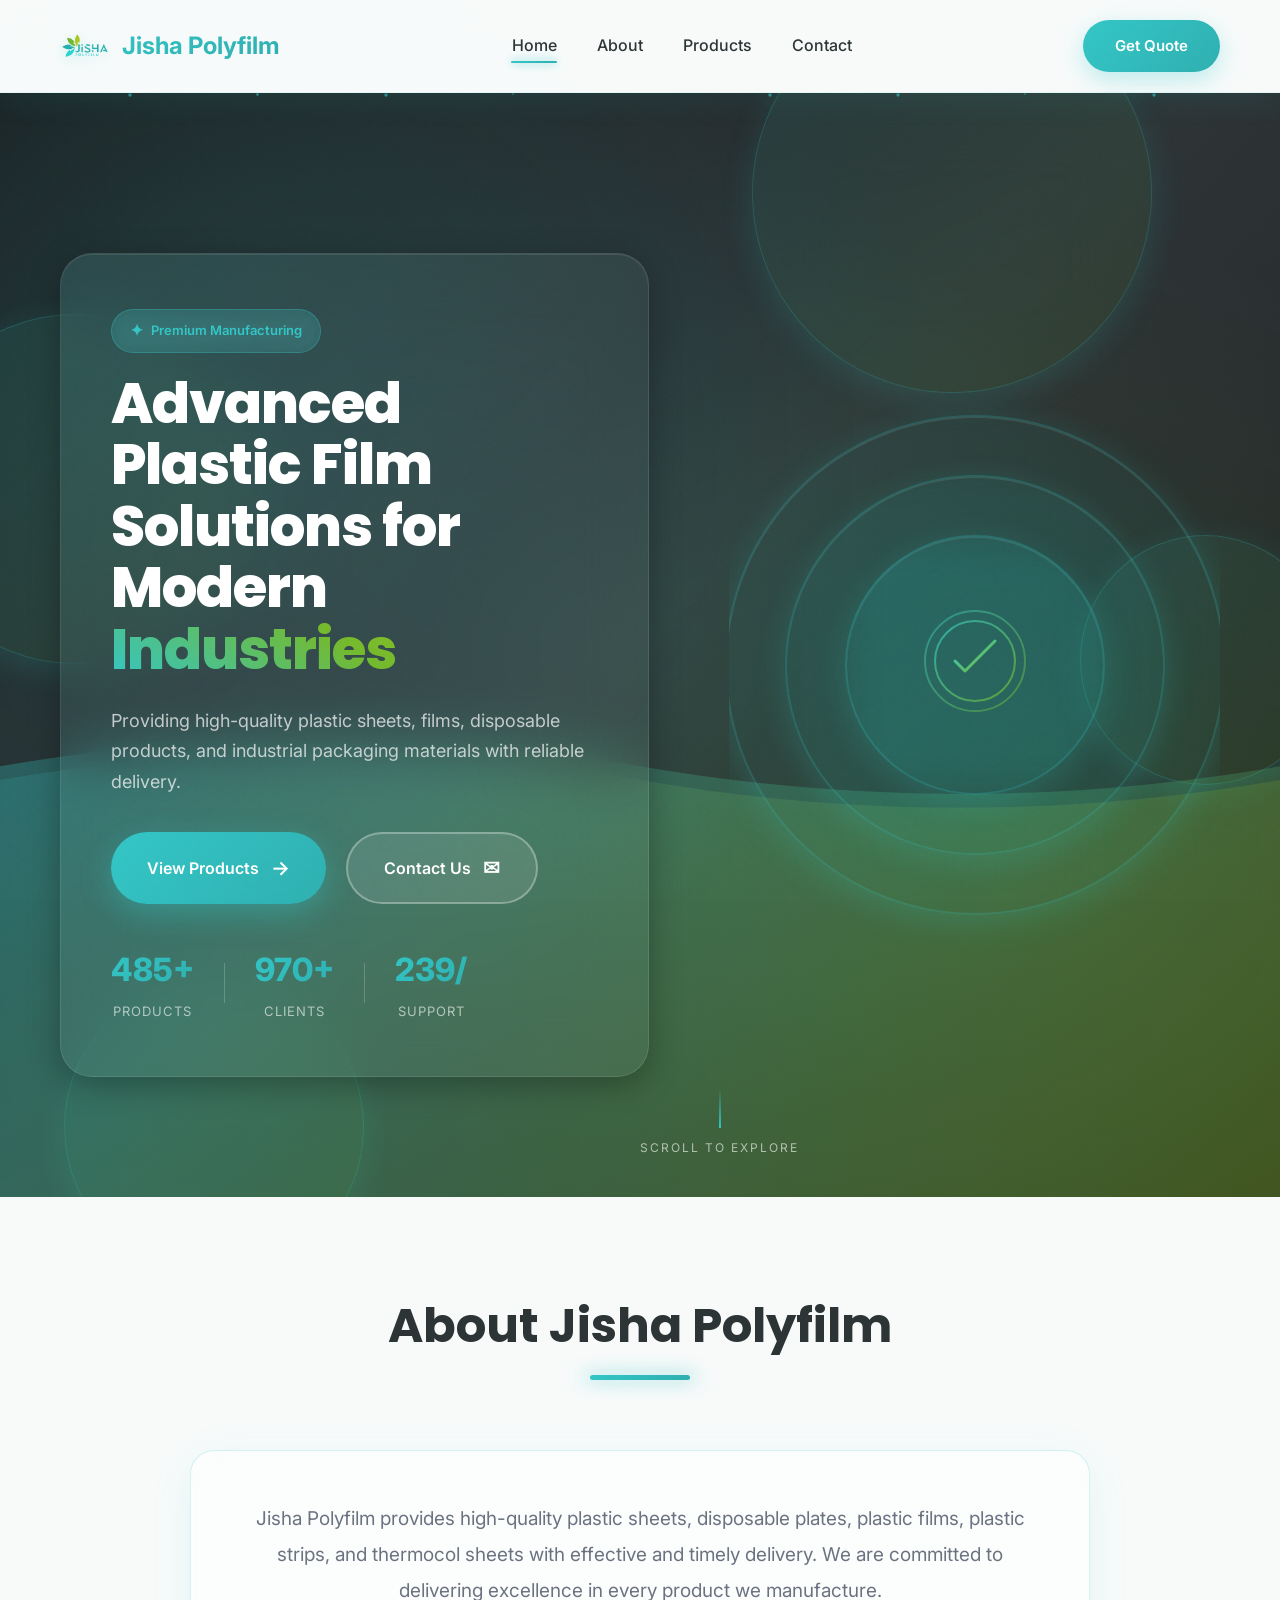
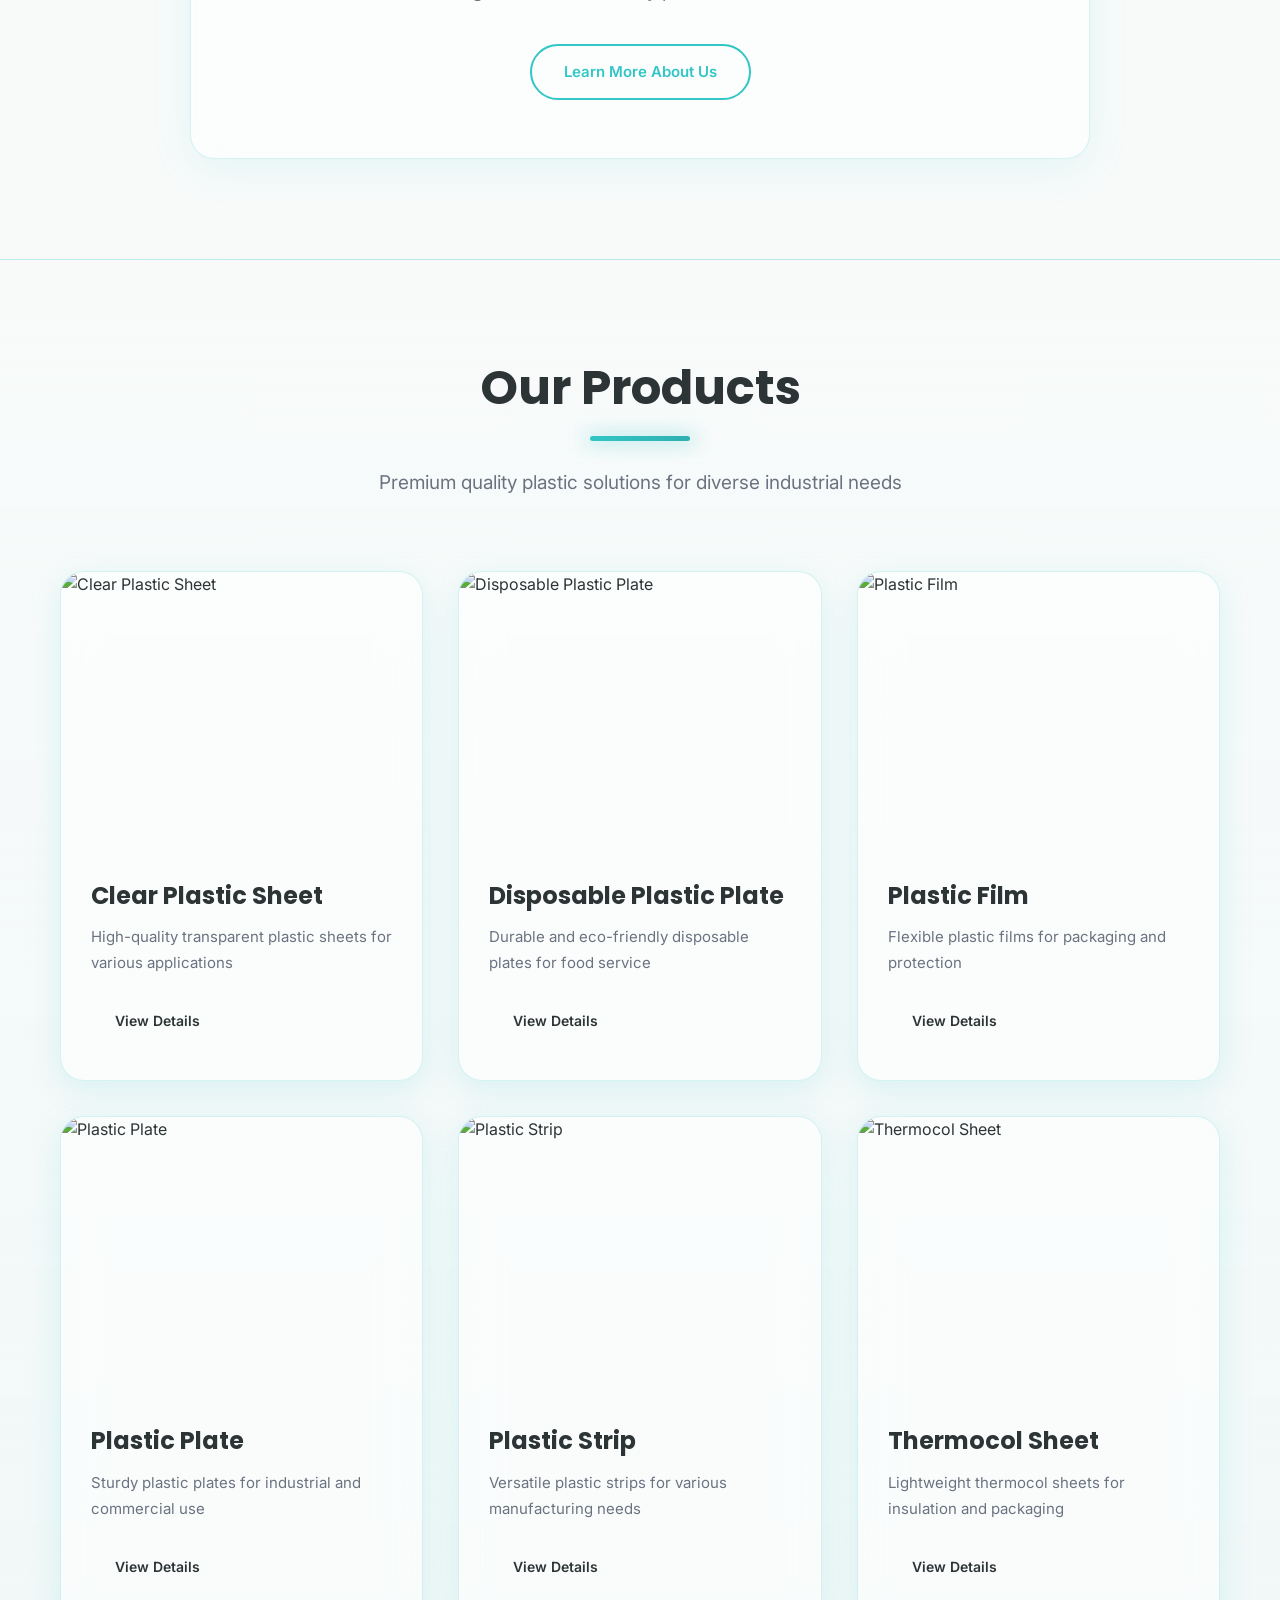
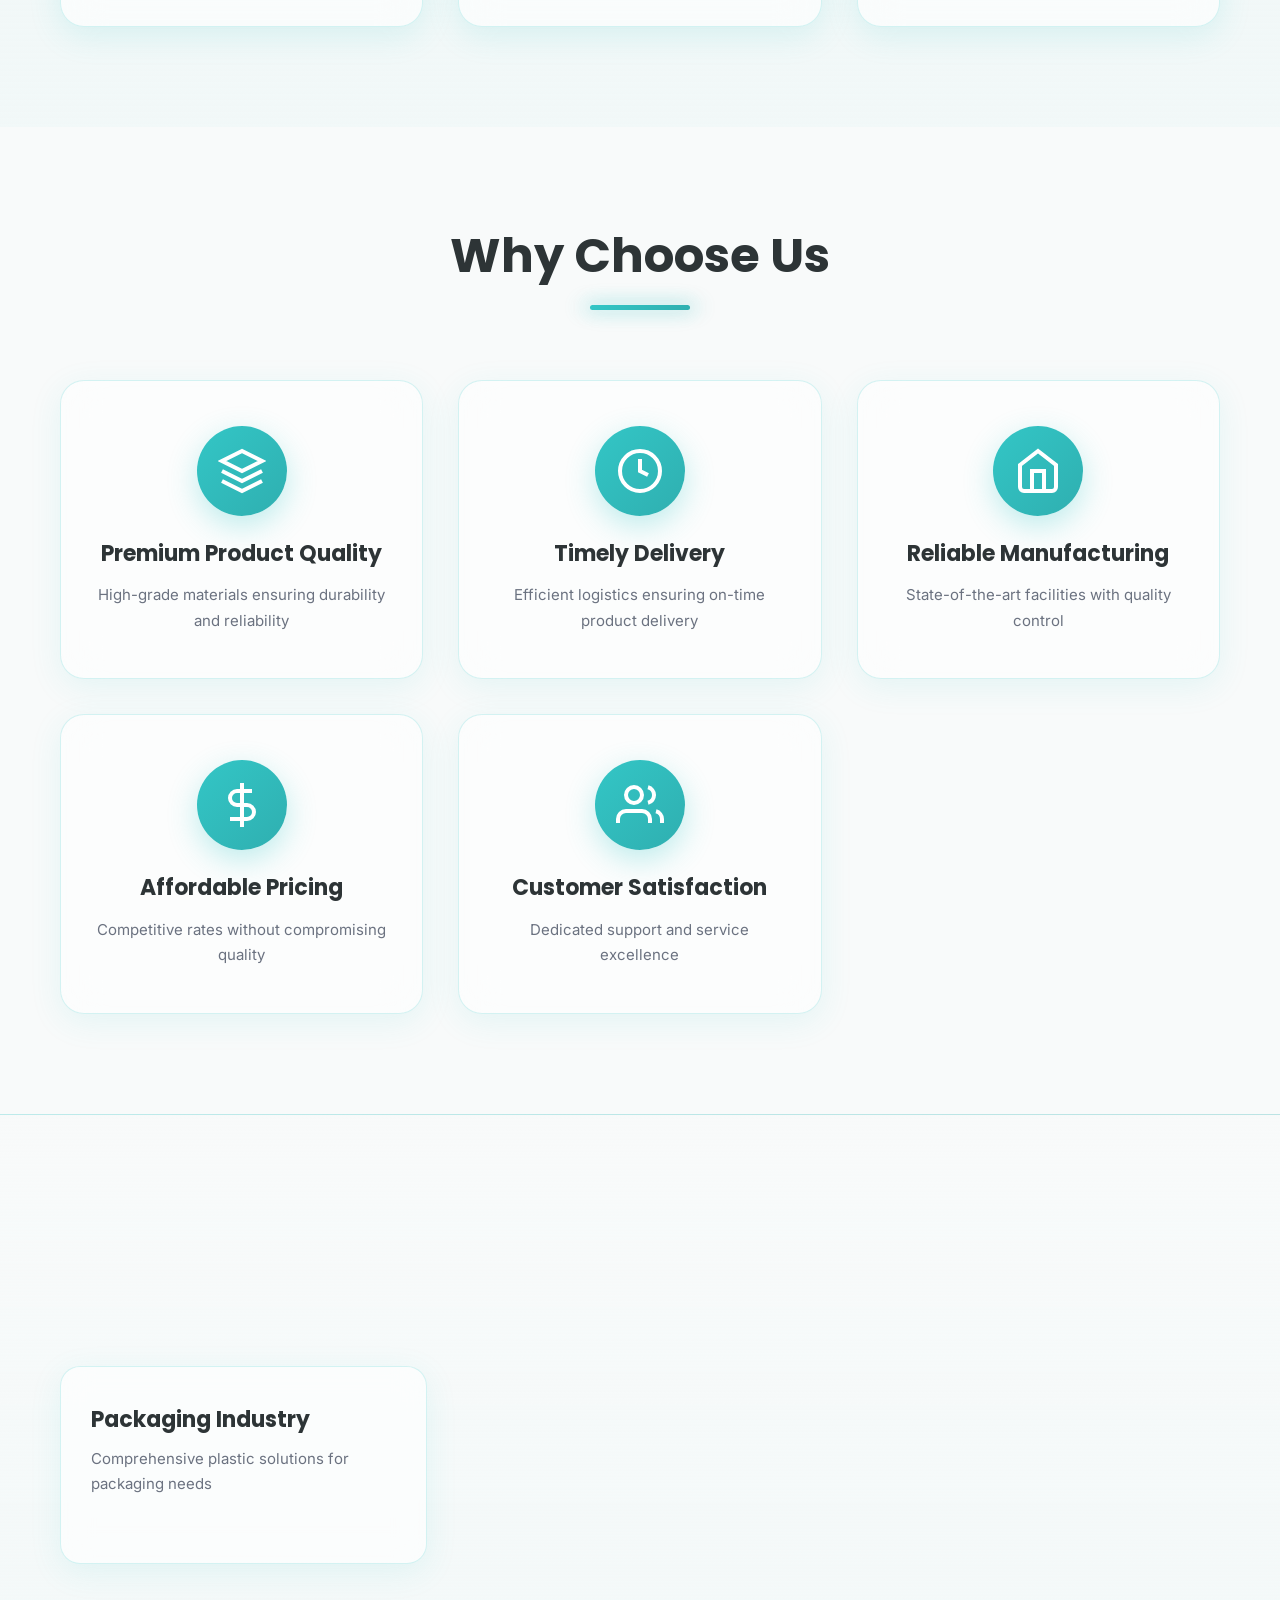
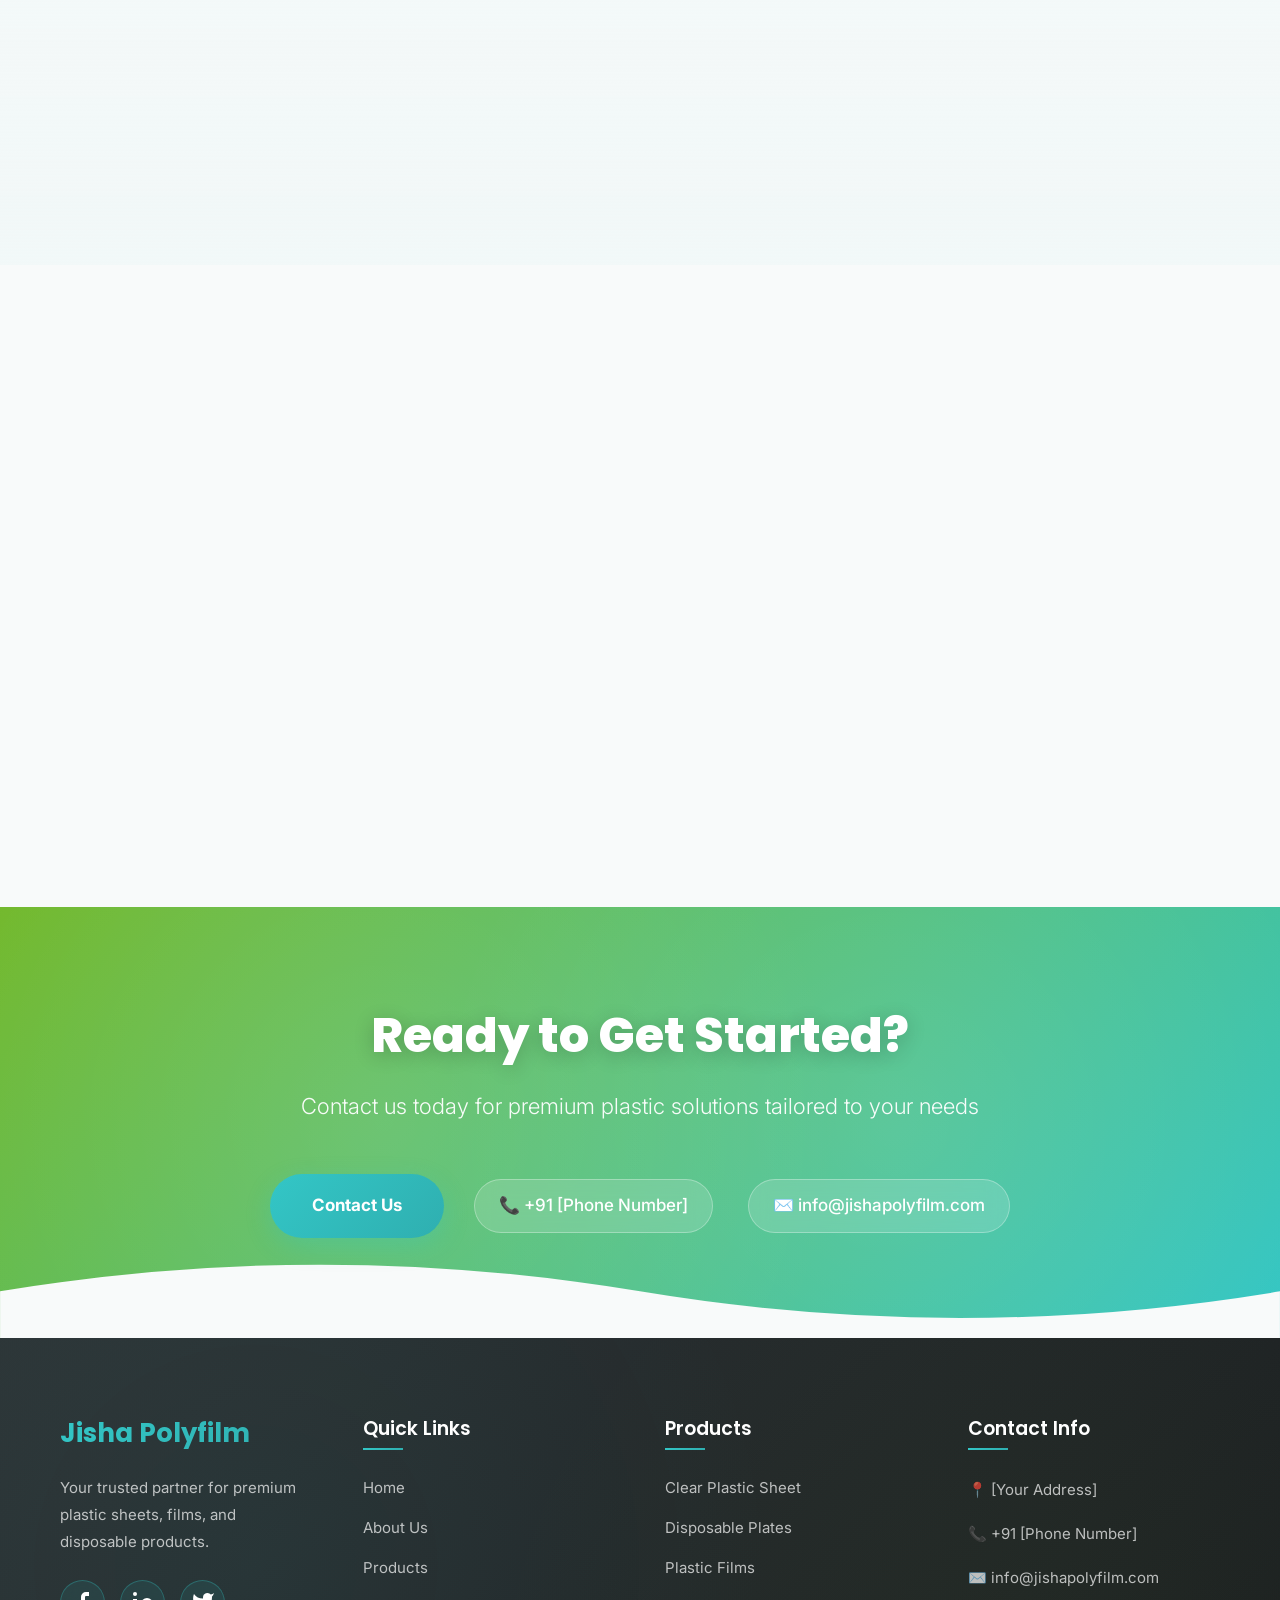
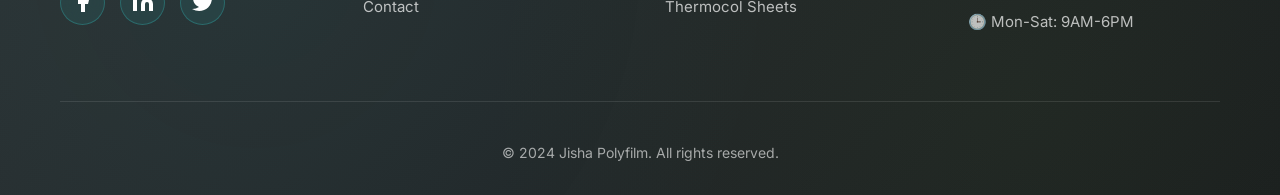
==== index.html @ 2f0fa909 "first commit" ====
<!DOCTYPE html>
<html lang="en">
<head>
    <meta charset="UTF-8">
    <meta name="viewport" content="width=device-width, initial-scale=1.0">
    <meta name="description" content="Jisha Polyfilm - Quality Plastic Sheets, Films & Disposable Products with Reliable Delivery">
    <title>Jisha Polyfilm - Premium Plastic Solutions</title>
    <link rel="stylesheet" href="css/style.css">
    <link rel="preconnect" href="https://fonts.googleapis.com">
    <link rel="preconnect" href="https://fonts.gstatic.com" crossorigin>
    <link href="https://fonts.googleapis.com/css2?family=Poppins:wght@300;400;500;600;700&family=Inter:wght@300;400;500;600&display=swap" rel="stylesheet">
</head>
<body>
    <!-- Floating Background Shapes -->
    <div class="floating-shapes">
        <div class="shape"></div>
        <div class="shape"></div>
        <div class="shape"></div>
    </div>

    <!-- Header -->
    <header class="header" id="header">
        <div class="container">
            <div class="nav-wrapper">
                <div class="logo">
                    <img src="images/logo.png" alt="Jisha Polyfilm Logo">
                    <span>Jisha Polyfilm</span>
                </div>
                <nav class="nav" id="nav">
                    <ul class="nav-list">
                        <li><a href="index.html" class="active">Home</a></li>
                        <li><a href="about.html">About</a></li>
                        <li><a href="products.html">Products</a></li>
                        <li><a href="contact.html">Contact</a></li>
                    </ul>
                </nav>
                <a href="contact.html" class="btn btn-primary">Get Quote</a>
                <button class="mobile-toggle" id="mobileToggle">
                    <span></span>
                    <span></span>
                    <span></span>
                </button>
            </div>
        </div>
    </header>

    <!-- Premium Hero Section -->
    <section class="hero-premium">
        <!-- Animated Background Layers -->
        <div class="hero-bg-layer"></div>
        
        <!-- Floating Transparent Shapes -->
        <div class="hero-floating-shapes">
            <div class="floating-film film-1"></div>
            <div class="floating-film film-2"></div>
            <div class="floating-film film-3"></div>
            <div class="floating-film film-4"></div>
        </div>
        
        <!-- Animated Wave Overlay -->
        <div class="hero-wave-container">
            <svg class="hero-wave" viewBox="0 0 1200 600" preserveAspectRatio="none">
                <defs>
                    <linearGradient id="waveGradient1" x1="0%" y1="0%" x2="100%" y2="100%">
                        <stop offset="0%" style="stop-color:rgba(51, 198, 198, 0.3);stop-opacity:1" />
                        <stop offset="100%" style="stop-color:rgba(115, 185, 45, 0.2);stop-opacity:1" />
                    </linearGradient>
                    <linearGradient id="waveGradient2" x1="0%" y1="0%" x2="100%" y2="0%">
                        <stop offset="0%" style="stop-color:rgba(47, 175, 176, 0.2);stop-opacity:1" />
                        <stop offset="100%" style="stop-color:rgba(169, 201, 29, 0.15);stop-opacity:1" />
                    </linearGradient>
                </defs>
                <path class="wave-path wave-1" d="M0,200 Q300,100 600,200 T1200,200 L1200,600 L0,600 Z" fill="url(#waveGradient1)"/>
                <path class="wave-path wave-2" d="M0,250 Q300,150 600,250 T1200,250 L1200,600 L0,600 Z" fill="url(#waveGradient2)"/>
            </svg>
        </div>
        
        <!-- Particle System -->
        <div class="hero-particles">
            <div class="particle"></div>
            <div class="particle"></div>
            <div class="particle"></div>
            <div class="particle"></div>
            <div class="particle"></div>
            <div class="particle"></div>
            <div class="particle"></div>
            <div class="particle"></div>
        </div>
        
        <!-- Hero Content -->
        <div class="container">
            <div class="hero-premium-wrapper">
                <!-- Left Content -->
                <div class="hero-premium-content">
                    <div class="hero-glass-card">
                        <div class="hero-badge">
                            <span class="badge-icon">✦</span>
                            <span>Premium Manufacturing</span>
                        </div>
                        <h1 class="hero-premium-title">
                            <span class="title-line">Advanced Plastic Film</span>
                            <span class="title-line">Solutions for Modern</span>
                            <span class="title-line title-highlight">Industries</span>
                        </h1>
                        <p class="hero-premium-subtitle">
                            Providing high-quality plastic sheets, films, disposable products, and industrial packaging materials with reliable delivery.
                        </p>
                        <div class="hero-premium-buttons">
                            <a href="products.html" class="btn-premium btn-premium-primary">
                                <span class="btn-text">View Products</span>
                                <span class="btn-icon">→</span>
                            </a>
                            <a href="contact.html" class="btn-premium btn-premium-secondary">
                                <span class="btn-text">Contact Us</span>
                                <span class="btn-icon">✉</span>
                            </a>
                        </div>
                        
                        <!-- Stats -->
                        <div class="hero-stats">
                            <div class="stat-item">
                                <div class="stat-number">500+</div>
                                <div class="stat-label">Products</div>
                            </div>
                            <div class="stat-divider"></div>
                            <div class="stat-item">
                                <div class="stat-number">1000+</div>
                                <div class="stat-label">Clients</div>
                            </div>
                            <div class="stat-divider"></div>
                            <div class="stat-item">
                                <div class="stat-number">24/7</div>
                                <div class="stat-label">Support</div>
                            </div>
                        </div>
                    </div>
                </div>
                
                <!-- Right Visual -->
                <div class="hero-premium-visual">
                    <div class="visual-glass-container">
                        <!-- Layered Glass Circles -->
                        <div class="glass-circle circle-1"></div>
                        <div class="glass-circle circle-2"></div>
                        <div class="glass-circle circle-3"></div>
                        
                        <!-- Center Icon -->
                        <div class="hero-center-icon">
                            <svg width="120" height="120" viewBox="0 0 120 120" fill="none">
                                <circle cx="60" cy="60" r="50" stroke="url(#iconGradient)" stroke-width="2" opacity="0.5"/>
                                <circle cx="60" cy="60" r="40" stroke="url(#iconGradient)" stroke-width="2" opacity="0.7"/>
                                <path d="M40 60 L50 70 L80 40" stroke="url(#iconGradient)" stroke-width="3" stroke-linecap="round" stroke-linejoin="round"/>
                                <defs>
                                    <linearGradient id="iconGradient" x1="0%" y1="0%" x2="100%" y2="100%">
                                        <stop offset="0%" style="stop-color:#33C6C6"/>
                                        <stop offset="100%" style="stop-color:#73B92D"/>
                                    </linearGradient>
                                </defs>
                            </svg>
                        </div>
                    </div>
                </div>
            </div>
        </div>
        
        <!-- Scroll Indicator -->
        <div class="hero-scroll-indicator">
            <div class="scroll-line"></div>
            <span class="scroll-text">Scroll to explore</span>
        </div>
    </section>

    <!-- About Preview Section -->
    <section class="about-preview section">
        <div class="container">
            <div class="section-header">
                <h2 class="section-title">About Jisha Polyfilm</h2>
                <div class="section-divider"></div>
            </div>
            <div class="about-content">
                <p class="about-text">Jisha Polyfilm provides high-quality plastic sheets, disposable plates, plastic films, plastic strips, and thermocol sheets with effective and timely delivery. We are committed to delivering excellence in every product we manufacture.</p>
                <a href="about.html" class="btn btn-outline">Learn More About Us</a>
            </div>
        </div>
    </section>

    <!-- Product Categories Section -->
    <section class="products-section section section-gray">
        <div class="container">
            <div class="section-header">
                <h2 class="section-title">Our Products</h2>
                <div class="section-divider"></div>
                <p class="section-description">Premium quality plastic solutions for diverse industrial needs</p>
            </div>
            <div class="product-grid">
                <div class="product-card">
                    <div class="product-image">
                        <img src="https://images.unsplash.com/photo-1589939705384-5185137a7f0f?w=400&h=300&fit=crop" alt="Clear Plastic Sheet" loading="lazy">
                    </div>
                    <div class="product-info">
                        <h3 class="product-title">Clear Plastic Sheet</h3>
                        <p class="product-description">High-quality transparent plastic sheets for various applications</p>
                        <a href="products.html" class="btn btn-small">View Details</a>
                    </div>
                </div>
                <div class="product-card">
                    <div class="product-image">
                        <img src="https://images.unsplash.com/photo-1610701596007-11502861dcfa?w=400&h=300&fit=crop" alt="Disposable Plastic Plate" loading="lazy">
                    </div>
                    <div class="product-info">
                        <h3 class="product-title">Disposable Plastic Plate</h3>
                        <p class="product-description">Durable and eco-friendly disposable plates for food service</p>
                        <a href="products.html" class="btn btn-small">View Details</a>
                    </div>
                </div>
                <div class="product-card">
                    <div class="product-image">
                        <img src="https://images.unsplash.com/photo-1594843310746-7e2b4f3e8b6e?w=400&h=300&fit=crop" alt="Plastic Film" loading="lazy">
                    </div>
                    <div class="product-info">
                        <h3 class="product-title">Plastic Film</h3>
                        <p class="product-description">Flexible plastic films for packaging and protection</p>
                        <a href="products.html" class="btn btn-small">View Details</a>
                    </div>
                </div>
                <div class="product-card">
                    <div class="product-image">
                        <img src="https://images.unsplash.com/photo-1625806786037-2af608423424?w=400&h=300&fit=crop" alt="Plastic Plate" loading="lazy">
                    </div>
                    <div class="product-info">
                        <h3 class="product-title">Plastic Plate</h3>
                        <p class="product-description">Sturdy plastic plates for industrial and commercial use</p>
                        <a href="products.html" class="btn btn-small">View Details</a>
                    </div>
                </div>
                <div class="product-card">
                    <div class="product-image">
                        <img src="https://images.unsplash.com/photo-1558618666-fcd25c85cd64?w=400&h=300&fit=crop" alt="Plastic Strip" loading="lazy">
                    </div>
                    <div class="product-info">
                        <h3 class="product-title">Plastic Strip</h3>
                        <p class="product-description">Versatile plastic strips for various manufacturing needs</p>
                        <a href="products.html" class="btn btn-small">View Details</a>
                    </div>
                </div>
                <div class="product-card">
                    <div class="product-image">
                        <img src="https://images.unsplash.com/photo-1586075010923-2dd4570fb338?w=400&h=300&fit=crop" alt="Thermocol Sheet" loading="lazy">
                    </div>
                    <div class="product-info">
                        <h3 class="product-title">Thermocol Sheet</h3>
                        <p class="product-description">Lightweight thermocol sheets for insulation and packaging</p>
                        <a href="products.html" class="btn btn-small">View Details</a>
                    </div>
                </div>
            </div>
        </div>
    </section>

    <!-- Why Choose Us Section -->
    <section class="features-section section">
        <div class="container">
            <div class="section-header">
                <h2 class="section-title">Why Choose Us</h2>
                <div class="section-divider"></div>
            </div>
            <div class="features-grid">
                <div class="feature-card">
                    <div class="feature-icon">
                        <svg width="48" height="48" viewBox="0 0 24 24" fill="none" stroke="currentColor" stroke-width="2">
                            <path d="M12 2L2 7l10 5 10-5-10-5z"/>
                            <path d="M2 17l10 5 10-5M2 12l10 5 10-5"/>
                        </svg>
                    </div>
                    <h3 class="feature-title">Premium Product Quality</h3>
                    <p class="feature-description">High-grade materials ensuring durability and reliability</p>
                </div>
                <div class="feature-card">
                    <div class="feature-icon">
                        <svg width="48" height="48" viewBox="0 0 24 24" fill="none" stroke="currentColor" stroke-width="2">
                            <circle cx="12" cy="12" r="10"/>
                            <polyline points="12 6 12 12 16 14"/>
                        </svg>
                    </div>
                    <h3 class="feature-title">Timely Delivery</h3>
                    <p class="feature-description">Efficient logistics ensuring on-time product delivery</p>
                </div>
                <div class="feature-card">
                    <div class="feature-icon">
                        <svg width="48" height="48" viewBox="0 0 24 24" fill="none" stroke="currentColor" stroke-width="2">
                            <path d="M3 9l9-7 9 7v11a2 2 0 0 1-2 2H5a2 2 0 0 1-2-2z"/>
                            <polyline points="9 22 9 12 15 12 15 22"/>
                        </svg>
                    </div>
                    <h3 class="feature-title">Reliable Manufacturing</h3>
                    <p class="feature-description">State-of-the-art facilities with quality control</p>
                </div>
                <div class="feature-card">
                    <div class="feature-icon">
                        <svg width="48" height="48" viewBox="0 0 24 24" fill="none" stroke="currentColor" stroke-width="2">
                            <line x1="12" y1="1" x2="12" y2="23"/>
                            <path d="M17 5H9.5a3.5 3.5 0 0 0 0 7h5a3.5 3.5 0 0 1 0 7H6"/>
                        </svg>
                    </div>
                    <h3 class="feature-title">Affordable Pricing</h3>
                    <p class="feature-description">Competitive rates without compromising quality</p>
                </div>
                <div class="feature-card">
                    <div class="feature-icon">
                        <svg width="48" height="48" viewBox="0 0 24 24" fill="none" stroke="currentColor" stroke-width="2">
                            <path d="M17 21v-2a4 4 0 0 0-4-4H5a4 4 0 0 0-4 4v2"/>
                            <circle cx="9" cy="7" r="4"/>
                            <path d="M23 21v-2a4 4 0 0 0-3-3.87"/>
                            <path d="M16 3.13a4 4 0 0 1 0 7.75"/>
                        </svg>
                    </div>
                    <h3 class="feature-title">Customer Satisfaction</h3>
                    <p class="feature-description">Dedicated support and service excellence</p>
                </div>
            </div>
        </div>
    </section>

    <!-- Industries We Serve -->
    <section class="industries-section section section-gray">
        <div class="container">
            <div class="section-header">
                <h2 class="section-title">Industries We Serve</h2>
                <div class="section-divider"></div>
            </div>
            <div class="industries-grid">
                <div class="industry-card">
                    <h3>Packaging Industry</h3>
                    <p>Comprehensive plastic solutions for packaging needs</p>
                </div>
                <div class="industry-card">
                    <h3>Food Industry</h3>
                    <p>Food-grade disposable products and packaging materials</p>
                </div>
                <div class="industry-card">
                    <h3>Disposable Product Suppliers</h3>
                    <p>Bulk supply of quality disposable plastic items</p>
                </div>
                <div class="industry-card">
                    <h3>Manufacturing Industry</h3>
                    <p>Industrial-grade plastic sheets and components</p>
                </div>
                <div class="industry-card">
                    <h3>Retail Supply</h3>
                    <p>Retail-ready plastic products and materials</p>
                </div>
            </div>
        </div>
    </section>

    <!-- Testimonials Section -->
    <section class="testimonials-section section">
        <div class="container">
            <div class="section-header">
                <h2 class="section-title">What Our Clients Say</h2>
                <div class="section-divider"></div>
            </div>
            <div class="testimonials-grid">
                <div class="testimonial-card">
                    <div class="testimonial-content">
                        <p>"Jisha Polyfilm has been our trusted supplier for over 3 years. Their product quality and timely delivery are exceptional."</p>
                    </div>
                    <div class="testimonial-author">
                        <h4>Rajesh Kumar</h4>
                        <span>Packaging Solutions Ltd.</span>
                    </div>
                </div>
                <div class="testimonial-card">
                    <div class="testimonial-content">
                        <p>"Outstanding service and premium quality products. They understand our industrial requirements perfectly."</p>
                    </div>
                    <div class="testimonial-author">
                        <h4>Priya Sharma</h4>
                        <span>Food Service Industries</span>
                    </div>
                </div>
                <div class="testimonial-card">
                    <div class="testimonial-content">
                        <p>"Reliable partner for all our plastic sheet needs. Competitive pricing and excellent customer support."</p>
                    </div>
                    <div class="testimonial-author">
                        <h4>Amit Patel</h4>
                        <span>Manufacturing Co.</span>
                    </div>
                </div>
            </div>
        </div>
    </section>

    <!-- Contact CTA Section -->
    <section class="cta-section">
        <div class="container">
            <div class="cta-content">
                <h2>Ready to Get Started?</h2>
                <p>Contact us today for premium plastic solutions tailored to your needs</p>
                <div class="cta-buttons">
                    <a href="contact.html" class="btn btn-primary btn-lg">Contact Us</a>
                    <div class="cta-contact">
                        <span>📞 +91 [Phone Number]</span>
                        <span>✉️ info@jishapolyfilm.com</span>
                    </div>
                </div>
            </div>
        </div>
    </section>

    <!-- Footer -->
    <footer class="footer">
        <div class="container">
            <div class="footer-content">
                <div class="footer-col">
                    <h3>Jisha Polyfilm</h3>
                    <p>Your trusted partner for premium plastic sheets, films, and disposable products.</p>
                    <div class="social-links">
                        <a href="#" aria-label="Facebook">
                            <svg width="24" height="24" viewBox="0 0 24 24" fill="currentColor">
                                <path d="M18 2h-3a5 5 0 0 0-5 5v3H7v4h3v8h4v-8h3l1-4h-4V7a1 1 0 0 1 1-1h3z"/>
                            </svg>
                        </a>
                        <a href="#" aria-label="LinkedIn">
                            <svg width="24" height="24" viewBox="0 0 24 24" fill="currentColor">
                                <path d="M16 8a6 6 0 0 1 6 6v7h-4v-7a2 2 0 0 0-2-2 2 2 0 0 0-2 2v7h-4v-7a6 6 0 0 1 6-6z"/>
                                <rect x="2" y="9" width="4" height="12"/>
                                <circle cx="4" cy="4" r="2"/>
                            </svg>
                        </a>
                        <a href="#" aria-label="Twitter">
                            <svg width="24" height="24" viewBox="0 0 24 24" fill="currentColor">
                                <path d="M23 3a10.9 10.9 0 0 1-3.14 1.53 4.48 4.48 0 0 0-7.86 3v1A10.66 10.66 0 0 1 3 4s-4 9 5 13a11.64 11.64 0 0 1-7 2c9 5 20 0 20-11.5a4.5 4.5 0 0 0-.08-.83A7.72 7.72 0 0 0 23 3z"/>
                            </svg>
                        </a>
                    </div>
                </div>
                <div class="footer-col">
                    <h4>Quick Links</h4>
                    <ul>
                        <li><a href="index.html">Home</a></li>
                        <li><a href="about.html">About Us</a></li>
                        <li><a href="products.html">Products</a></li>
                        <li><a href="contact.html">Contact</a></li>
                    </ul>
                </div>
                <div class="footer-col">
                    <h4>Products</h4>
                    <ul>
                        <li><a href="products.html">Clear Plastic Sheet</a></li>
                        <li><a href="products.html">Disposable Plates</a></li>
                        <li><a href="products.html">Plastic Films</a></li>
                        <li><a href="products.html">Thermocol Sheets</a></li>
                    </ul>
                </div>
                <div class="footer-col">
                    <h4>Contact Info</h4>
                    <ul class="contact-info">
                        <li>📍 [Your Address]</li>
                        <li>📞 +91 [Phone Number]</li>
                        <li>✉️ info@jishapolyfilm.com</li>
                        <li>🕒 Mon-Sat: 9AM-6PM</li>
                    </ul>
                </div>
            </div>
            <div class="footer-bottom">
                <p>&copy; 2024 Jisha Polyfilm. All rights reserved.</p>
            </div>
        </div>
    </footer>

    <script src="js/main.js"></script>
</body>
</html>
---- css/style.css ----
/* Reset and Base Styles */
* {
    margin: 0;
    padding: 0;
    box-sizing: border-box;
}

:root {
    --fresh-teal: #33C6C6;
    --deep-aqua: #2FAFB0;
    --leaf-green: #73B92D;
    --lime-green: #A9C91D;
    --soft-white: #F8FAFA;
    --industrial-dark: #2D3436;
    --text-light: #6b7280;
    --gradient-1: linear-gradient(135deg, #33C6C6, #2FAFB0);
    --gradient-2: linear-gradient(135deg, #73B92D, #33C6C6);
    --gradient-3: linear-gradient(135deg, #2FAFB0, #A9C91D);
    --shadow-teal: 0 10px 40px rgba(51, 198, 198, 0.2);
    --shadow-glow: 0 0 30px rgba(51, 198, 198, 0.3);
    --transition: all 0.4s cubic-bezier(0.4, 0, 0.2, 1);
    --transition-smooth: all 0.6s cubic-bezier(0.34, 1.56, 0.64, 1);
}

body {
    font-family: 'Inter', -apple-system, BlinkMacSystemFont, 'Segoe UI', sans-serif;
    line-height: 1.6;
    color: var(--industrial-dark);
    background-color: var(--soft-white);
    overflow-x: hidden;
    position: relative;
}

body::before {
    content: '';
    position: fixed;
    top: 0;
    left: 0;
    width: 100%;
    height: 100%;
    background: 
        radial-gradient(circle at 20% 50%, rgba(51, 198, 198, 0.05) 0%, transparent 50%),
        radial-gradient(circle at 80% 80%, rgba(115, 185, 45, 0.05) 0%, transparent 50%);
    pointer-events: none;
    z-index: 0;
}

h1, h2, h3, h4, h5, h6 {
    font-family: 'Poppins', sans-serif;
    font-weight: 600;
    line-height: 1.2;
    color: var(--industrial-dark);
}

img {
    max-width: 100%;
    height: auto;
    display: block;
}

a {
    text-decoration: none;
    color: inherit;
    transition: var(--transition);
}

ul {
    list-style: none;
}

/* Glassmorphism Base */
.glass {
    background: rgba(255, 255, 255, 0.7);
    backdrop-filter: blur(20px);
    -webkit-backdrop-filter: blur(20px);
    border: 1px solid rgba(255, 255, 255, 0.3);
    box-shadow: 0 8px 32px rgba(51, 198, 198, 0.1);
}

.glass-teal {
    background: rgba(51, 198, 198, 0.1);
    backdrop-filter: blur(20px);
    -webkit-backdrop-filter: blur(20px);
    border: 1px solid rgba(51, 198, 198, 0.2);
}

/* Floating Background Shapes */
.floating-shapes {
    position: fixed;
    top: 0;
    left: 0;
    width: 100%;
    height: 100%;
    pointer-events: none;
    z-index: 0;
    overflow: hidden;
}

.shape {
    position: absolute;
    border-radius: 50%;
    background: radial-gradient(circle, rgba(51, 198, 198, 0.1), transparent);
    animation: float 20s infinite ease-in-out;
}

.shape:nth-child(1) {
    width: 300px;
    height: 300px;
    top: 10%;
    left: 10%;
    animation-delay: 0s;
}

.shape:nth-child(2) {
    width: 200px;
    height: 200px;
    top: 60%;
    right: 10%;
    animation-delay: 5s;
}

.shape:nth-child(3) {
    width: 250px;
    height: 250px;
    bottom: 10%;
    left: 50%;
    animation-delay: 10s;
}

@keyframes float {
    0%, 100% {
        transform: translate(0, 0) scale(1);
        opacity: 0.3;
    }
    50% {
        transform: translate(50px, 50px) scale(1.1);
        opacity: 0.6;
    }
}

/* Container */
.container {
    max-width: 1200px;
    margin: 0 auto;
    padding: 0 20px;
}

/* Buttons */
.btn {
    display: inline-block;
    padding: 14px 32px;
    border-radius: 50px;
    font-weight: 600;
    font-size: 15px;
    cursor: pointer;
    border: none;
    transition: var(--transition);
    text-align: center;
    position: relative;
    overflow: hidden;
    z-index: 1;
}

.btn::before {
    content: '';
    position: absolute;
    top: 50%;
    left: 50%;
    width: 0;
    height: 0;
    border-radius: 50%;
    background: rgba(255, 255, 255, 0.3);
    transform: translate(-50%, -50%);
    transition: width 0.6s, height 0.6s;
    z-index: -1;
}

.btn:hover::before {
    width: 300px;
    height: 300px;
}

.btn-primary {
    background: var(--gradient-1);
    color: white;
    box-shadow: 0 8px 25px rgba(51, 198, 198, 0.3);
}

.btn-primary:hover {
    transform: translateY(-3px);
    box-shadow: 0 12px 35px rgba(51, 198, 198, 0.4);
}

.btn-secondary {
    background: rgba(255, 255, 255, 0.2);
    color: white;
    border: 2px solid rgba(255, 255, 255, 0.5);
    backdrop-filter: blur(10px);
}

.btn-secondary:hover {
    background: rgba(255, 255, 255, 0.3);
    border-color: white;
    transform: translateY(-3px);
}

.btn-outline {
    background: transparent;
    color: var(--fresh-teal);
    border: 2px solid var(--fresh-teal);
}

.btn-outline:hover {
    background: var(--gradient-1);
    color: white;
    border-color: transparent;
    box-shadow: var(--shadow-teal);
}

.btn-small {
    padding: 10px 24px;
    font-size: 14px;
}

.btn-lg {
    padding: 18px 42px;
    font-size: 17px;
    font-weight: 700;
}

/* Header */
.header {
    background: rgba(248, 250, 250, 0.8);
    backdrop-filter: blur(20px);
    -webkit-backdrop-filter: blur(20px);
    box-shadow: 0 4px 30px rgba(51, 198, 198, 0.1);
    position: sticky;
    top: 0;
    z-index: 1000;
    transition: var(--transition);
    border-bottom: 1px solid rgba(51, 198, 198, 0.1);
}

.header::before {
    content: '';
    position: absolute;
    bottom: 0;
    left: 0;
    width: 100%;
    height: 1px;
    background: var(--gradient-1);
    opacity: 0;
    transition: var(--transition);
}

.header:hover::before {
    opacity: 1;
}

.nav-wrapper {
    display: flex;
    align-items: center;
    justify-content: space-between;
    padding: 20px 0;
    position: relative;
    z-index: 1;
}

.logo {
    display: flex;
    align-items: center;
    gap: 12px;
    font-size: 24px;
    font-weight: 700;
    background: var(--gradient-1);
    -webkit-background-clip: text;
    -webkit-text-fill-color: transparent;
    background-clip: text;
    transition: var(--transition);
}

.logo:hover {
    transform: scale(1.05);
}

.logo img {
    width: 50px;
    height: 50px;
    object-fit: contain;
    filter: drop-shadow(0 4px 8px rgba(51, 198, 198, 0.3));
    transition: var(--transition);
}

.logo:hover img {
    filter: drop-shadow(0 6px 12px rgba(51, 198, 198, 0.5));
}

.nav-list {
    display: flex;
    gap: 40px;
    align-items: center;
}

.nav-list a {
    color: var(--industrial-dark);
    font-weight: 500;
    position: relative;
    padding: 8px 0;
    transition: var(--transition);
}

.nav-list a::before {
    content: '';
    position: absolute;
    bottom: 0;
    left: 50%;
    width: 0;
    height: 2px;
    background: var(--gradient-1);
    transform: translateX(-50%);
    transition: var(--transition);
}

.nav-list a::after {
    content: '';
    position: absolute;
    bottom: 0;
    left: 50%;
    width: 0;
    height: 2px;
    background: var(--gradient-1);
    transform: translateX(-50%);
    box-shadow: 0 0 10px var(--fresh-teal);
    transition: var(--transition);
    opacity: 0;
}

.nav-list a:hover::before,
.nav-list a.active::before {
    width: 100%;
}

.nav-list a:hover::after,
.nav-list a.active::after {
    width: 100%;
    opacity: 1;
}

.nav-list a:hover {
    color: var(--fresh-teal);
    transform: translateY(-2px);
}

.mobile-toggle {
    display: none;
    flex-direction: column;
    gap: 5px;
    background: none;
    border: none;
    cursor: pointer;
}

.mobile-toggle span {
    width: 25px;
    height: 3px;
    background-color: var(--dark-gray);
    transition: var(--transition);
}

/* Premium Hero Section */
.hero-premium {
    position: relative;
    min-height: 100vh;
    display: flex;
    align-items: center;
    background: linear-gradient(135deg, #1a1d1f 0%, #2D3436 50%, #1a1d1f 100%);
    overflow: hidden;
    padding: 140px 0 100px;
}

@media (min-height: 900px) {
    .hero-premium {
        padding: 160px 0 120px;
    }
}

@media (max-height: 700px) {
    .hero-premium {
        padding: 120px 0 80px;
        min-height: auto;
    }
}

/* Hero Background Layer */
.hero-bg-layer {
    position: absolute;
    top: 0;
    left: 0;
    width: 100%;
    height: 100%;
    background: 
        radial-gradient(circle at 20% 30%, rgba(51, 198, 198, 0.15) 0%, transparent 50%),
        radial-gradient(circle at 80% 70%, rgba(115, 185, 45, 0.12) 0%, transparent 50%),
        radial-gradient(circle at 50% 50%, rgba(47, 175, 176, 0.08) 0%, transparent 60%);
    animation: bgPulse 15s ease-in-out infinite;
    z-index: 1;
}

@keyframes bgPulse {
    0%, 100% { opacity: 0.6; }
    50% { opacity: 1; }
}

/* Floating Transparent Film Shapes */
.hero-floating-shapes {
    position: absolute;
    top: 0;
    left: 0;
    width: 100%;
    height: 100%;
    z-index: 2;
    pointer-events: none;
}

.floating-film {
    position: absolute;
    background: linear-gradient(135deg, rgba(51, 198, 198, 0.1), rgba(115, 185, 45, 0.08));
    backdrop-filter: blur(40px);
    border-radius: 50%;
    border: 1px solid rgba(51, 198, 198, 0.2);
    box-shadow: 0 8px 32px rgba(51, 198, 198, 0.15);
}

.film-1 {
    width: 400px;
    height: 400px;
    top: -100px;
    right: 10%;
    animation: floatFilm1 20s ease-in-out infinite;
}

.film-2 {
    width: 300px;
    height: 300px;
    bottom: -80px;
    left: 5%;
    animation: floatFilm2 18s ease-in-out infinite;
}

.film-3 {
    width: 250px;
    height: 250px;
    top: 40%;
    right: -50px;
    animation: floatFilm3 22s ease-in-out infinite;
}

.film-4 {
    width: 350px;
    height: 350px;
    top: 20%;
    left: -100px;
    animation: floatFilm4 25s ease-in-out infinite;
}

@keyframes floatFilm1 {
    0%, 100% { transform: translate(0, 0) rotate(0deg); }
    50% { transform: translate(30px, 50px) rotate(10deg); }
}

@keyframes floatFilm2 {
    0%, 100% { transform: translate(0, 0) rotate(0deg); }
    50% { transform: translate(-40px, -30px) rotate(-8deg); }
}

@keyframes floatFilm3 {
    0%, 100% { transform: translate(0, 0) rotate(0deg); }
    50% { transform: translate(-25px, 40px) rotate(12deg); }
}

@keyframes floatFilm4 {
    0%, 100% { transform: translate(0, 0) rotate(0deg); }
    50% { transform: translate(50px, -35px) rotate(-10deg); }
}

/* Animated Wave Container */
.hero-wave-container {
    position: absolute;
    bottom: 0;
    left: 0;
    width: 100%;
    height: 60%;
    z-index: 3;
    pointer-events: none;
}

.hero-wave {
    width: 100%;
    height: 100%;
}

.wave-path {
    animation: waveFlow 15s ease-in-out infinite;
    transform-origin: center;
}

.wave-1 {
    animation-delay: 0s;
}

.wave-2 {
    animation-delay: -5s;
}

@keyframes waveFlow {
    0%, 100% {
        d: path("M0,200 Q300,100 600,200 T1200,200 L1200,600 L0,600 Z");
    }
    50% {
        d: path("M0,250 Q300,150 600,250 T1200,250 L1200,600 L0,600 Z");
    }
}

/* Particle System */
.hero-particles {
    position: absolute;
    top: 0;
    left: 0;
    width: 100%;
    height: 100%;
    z-index: 4;
    pointer-events: none;
}

.particle {
    position: absolute;
    width: 4px;
    height: 4px;
    background: radial-gradient(circle, rgba(51, 198, 198, 0.8), transparent);
    border-radius: 50%;
    animation: particleFloat 20s linear infinite;
}

.particle:nth-child(1) { left: 10%; animation-delay: 0s; }
.particle:nth-child(2) { left: 20%; animation-delay: -3s; }
.particle:nth-child(3) { left: 30%; animation-delay: -6s; }
.particle:nth-child(4) { left: 40%; animation-delay: -9s; }
.particle:nth-child(5) { left: 60%; animation-delay: -12s; }
.particle:nth-child(6) { left: 70%; animation-delay: -15s; }
.particle:nth-child(7) { left: 80%; animation-delay: -18s; }
.particle:nth-child(8) { left: 90%; animation-delay: -21s; }

@keyframes particleFloat {
    0% {
        transform: translateY(100vh) scale(0);
        opacity: 0;
    }
    10% {
        opacity: 1;
    }
    90% {
        opacity: 1;
    }
    100% {
        transform: translateY(-100px) scale(1);
        opacity: 0;
    }
}

/* Hero Premium Wrapper */
.hero-premium-wrapper {
    display: grid;
    grid-template-columns: 1.2fr 1fr;
    gap: 80px;
    align-items: center;
    position: relative;
    z-index: 5;
    max-width: 100%;
}

/* Hero Glass Card */
.hero-glass-card {
    background: rgba(255, 255, 255, 0.05);
    backdrop-filter: blur(30px);
    -webkit-backdrop-filter: blur(30px);
    border: 1px solid rgba(255, 255, 255, 0.1);
    border-radius: 32px;
    padding: 45px 40px;
    box-shadow: 
        0 8px 32px rgba(0, 0, 0, 0.3),
        inset 0 1px 0 rgba(255, 255, 255, 0.1);
    position: relative;
    overflow: hidden;
    animation: fadeInLeft 1s ease-out;
    max-width: 100%;
    width: 100%;
    margin: 0;
}

@media (min-height: 900px) {
    .hero-glass-card {
        padding: 55px 50px;
    }
}

.hero-glass-card::before {
    content: '';
    position: absolute;
    top: 0;
    left: 0;
    width: 100%;
    height: 100%;
    background: linear-gradient(135deg, rgba(51, 198, 198, 0.1) 0%, transparent 50%);
    pointer-events: none;
}

@keyframes fadeInLeft {
    from {
        opacity: 0;
        transform: translateX(-50px);
    }
    to {
        opacity: 1;
        transform: translateX(0);
    }
}

/* Hero Badge */
.hero-badge {
    display: inline-flex;
    align-items: center;
    gap: 8px;
    background: rgba(51, 198, 198, 0.15);
    backdrop-filter: blur(10px);
    border: 1px solid rgba(51, 198, 198, 0.3);
    padding: 8px 18px;
    border-radius: 50px;
    font-size: 13px;
    font-weight: 600;
    color: var(--fresh-teal);
    margin-bottom: 20px;
    animation: fadeInUp 1s ease-out 0.2s both;
}

.badge-icon {
    font-size: 16px;
    animation: rotate 3s linear infinite;
}

@keyframes rotate {
    from { transform: rotate(0deg); }
    to { transform: rotate(360deg); }
}

/* Hero Premium Title */
.hero-premium-title {
    font-size: 50px;
    font-weight: 800;
    line-height: 1.1;
    margin-bottom: 20px;
    color: white;
    letter-spacing: -1px;
}

@media (min-height: 900px) {
    .hero-premium-title {
        font-size: 56px;
        margin-bottom: 25px;
    }
}

.title-line {
    display: block;
    animation: fadeInUp 1s ease-out both;
}

.title-line:nth-child(1) { animation-delay: 0.3s; }
.title-line:nth-child(2) { animation-delay: 0.4s; }
.title-line:nth-child(3) { animation-delay: 0.5s; }

.title-highlight {
    background: var(--gradient-1);
    -webkit-background-clip: text;
    -webkit-text-fill-color: transparent;
    background-clip: text;
    position: relative;
}

/* Hero Premium Subtitle */
.hero-premium-subtitle {
    font-size: 17px;
    line-height: 1.6;
    color: rgba(255, 255, 255, 0.7);
    margin-bottom: 28px;
    max-width: 600px;
    animation: fadeInUp 1s ease-out 0.6s both;
}

@media (min-height: 900px) {
    .hero-premium-subtitle {
        font-size: 18px;
        line-height: 1.7;
        margin-bottom: 35px;
    }
}

/* Premium Buttons */
.hero-premium-buttons {
    display: flex;
    gap: 18px;
    margin-bottom: 32px;
    flex-wrap: wrap;
    animation: fadeInUp 1s ease-out 0.7s both;
}

@media (min-height: 900px) {
    .hero-premium-buttons {
        gap: 20px;
        margin-bottom: 40px;
    }
}

.btn-premium {
    display: inline-flex;
    align-items: center;
    gap: 12px;
    padding: 18px 36px;
    border-radius: 50px;
    font-size: 16px;
    font-weight: 600;
    transition: var(--transition);
    position: relative;
    overflow: hidden;
    cursor: pointer;
}

.btn-premium::before {
    content: '';
    position: absolute;
    top: 50%;
    left: 50%;
    width: 0;
    height: 0;
    border-radius: 50%;
    background: rgba(255, 255, 255, 0.2);
    transform: translate(-50%, -50%);
    transition: width 0.6s, height 0.6s;
}

.btn-premium:hover::before {
    width: 400px;
    height: 400px;
}

.btn-premium-primary {
    background: var(--gradient-1);
    color: white;
    border: none;
    box-shadow: 0 10px 30px rgba(51, 198, 198, 0.4);
}

.btn-premium-primary:hover {
    transform: translateY(-3px);
    box-shadow: 0 15px 40px rgba(51, 198, 198, 0.5);
}

.btn-premium-secondary {
    background: rgba(255, 255, 255, 0.1);
    backdrop-filter: blur(10px);
    color: white;
    border: 2px solid rgba(255, 255, 255, 0.3);
}

.btn-premium-secondary:hover {
    background: rgba(255, 255, 255, 0.2);
    border-color: rgba(255, 255, 255, 0.5);
    transform: translateY(-3px);
}

.btn-text {
    position: relative;
    z-index: 1;
}

.btn-icon {
    position: relative;
    z-index: 1;
    font-size: 20px;
    transition: var(--transition);
}

.btn-premium:hover .btn-icon {
    transform: translateX(5px);
}

/* Hero Stats */
.hero-stats {
    display: flex;
    align-items: center;
    gap: 30px;
    animation: fadeInUp 1s ease-out 0.8s both;
}

.stat-item {
    text-align: center;
}

.stat-number {
    font-size: 32px;
    font-weight: 800;
    background: var(--gradient-1);
    -webkit-background-clip: text;
    -webkit-text-fill-color: transparent;
    background-clip: text;
    margin-bottom: 5px;
}

.stat-label {
    font-size: 13px;
    color: rgba(255, 255, 255, 0.6);
    text-transform: uppercase;
    letter-spacing: 1px;
}

.stat-divider {
    width: 1px;
    height: 40px;
    background: rgba(255, 255, 255, 0.2);
}

/* Animations */
@keyframes fadeInUp {
    from {
        opacity: 0;
        transform: translateY(30px);
    }
    to {
        opacity: 1;
        transform: translateY(0);
    }
}

.animate-fade-in {
    animation: fadeInUp 0.8s ease-out;
}

.animate-fade-in-delay {
    animation: fadeInUp 0.8s ease-out 0.2s both;
}

.animate-fade-in-delay-2 {
    animation: fadeInUp 0.8s ease-out 0.4s both;
}

/* Section Styles */
.section {
    padding: 100px 0;
    position: relative;
    z-index: 1;
}

.section-gray {
    background: linear-gradient(180deg, var(--soft-white) 0%, rgba(51, 198, 198, 0.03) 100%);
    position: relative;
}

.section-gray::before {
    content: '';
    position: absolute;
    top: 0;
    left: 0;
    width: 100%;
    height: 1px;
    background: var(--gradient-1);
    opacity: 0.3;
}

.section-header {
    text-align: center;
    margin-bottom: 70px;
    position: relative;
}

.section-title {
    font-size: 48px;
    margin-bottom: 20px;
    color: var(--industrial-dark);
    font-weight: 700;
    position: relative;
    display: inline-block;
}

.section-title::after {
    content: '';
    position: absolute;
    bottom: -10px;
    left: 50%;
    transform: translateX(-50%);
    width: 0;
    height: 3px;
    background: var(--gradient-1);
    transition: var(--transition);
}

.section-header:hover .section-title::after {
    width: 100%;
}

.section-divider {
    width: 100px;
    height: 5px;
    background: var(--gradient-1);
    margin: 0 auto 25px;
    border-radius: 10px;
    position: relative;
    box-shadow: 0 0 20px rgba(51, 198, 198, 0.4);
}

.section-divider::before {
    content: '';
    position: absolute;
    top: 50%;
    left: 50%;
    transform: translate(-50%, -50%);
    width: 120%;
    height: 120%;
    background: var(--gradient-1);
    filter: blur(10px);
    opacity: 0.3;
    z-index: -1;
}

.section-description {
    font-size: 19px;
    color: var(--text-light);
    max-width: 750px;
    margin: 0 auto;
    line-height: 1.8;
}

/* About Preview */
.about-content {
    text-align: center;
    max-width: 900px;
    margin: 0 auto;
    padding: 50px;
    background: rgba(255, 255, 255, 0.5);
    backdrop-filter: blur(20px);
    -webkit-backdrop-filter: blur(20px);
    border-radius: 24px;
    border: 1px solid rgba(51, 198, 198, 0.2);
    box-shadow: 0 10px 40px rgba(51, 198, 198, 0.1);
}

.about-text {
    font-size: 19px;
    line-height: 1.9;
    color: var(--text-light);
    margin-bottom: 35px;
}

/* Product Grid */
.product-grid {
    display: grid;
    grid-template-columns: repeat(auto-fit, minmax(340px, 1fr));
    gap: 35px;
}

.product-card {
    background: rgba(255, 255, 255, 0.6);
    backdrop-filter: blur(20px);
    -webkit-backdrop-filter: blur(20px);
    border-radius: 24px;
    overflow: hidden;
    border: 1px solid rgba(51, 198, 198, 0.2);
    box-shadow: 0 8px 32px rgba(51, 198, 198, 0.15);
    transition: var(--transition-smooth);
    position: relative;
}

.product-card::before {
    content: '';
    position: absolute;
    top: 0;
    left: 0;
    width: 100%;
    height: 100%;
    background: var(--gradient-1);
    opacity: 0;
    transition: var(--transition);
    z-index: 0;
}

.product-card:hover::before {
    opacity: 0.05;
}

.product-card:hover {
    transform: translateY(-12px) scale(1.02);
    box-shadow: 0 20px 60px rgba(51, 198, 198, 0.3);
    border-color: var(--fresh-teal);
}

.product-image {
    width: 100%;
    height: 280px;
    overflow: hidden;
    position: relative;
    z-index: 1;
}

.product-image::after {
    content: '';
    position: absolute;
    top: 0;
    left: 0;
    width: 100%;
    height: 100%;
    background: linear-gradient(180deg, transparent 0%, rgba(51, 198, 198, 0.1) 100%);
    opacity: 0;
    transition: var(--transition);
}

.product-card:hover .product-image::after {
    opacity: 1;
}

.product-image img {
    width: 100%;
    height: 100%;
    object-fit: cover;
    transition: var(--transition-smooth);
}

.product-card:hover .product-image img {
    transform: scale(1.15) rotate(2deg);
}

.product-info {
    padding: 30px;
    position: relative;
    z-index: 1;
}

.product-title {
    font-size: 24px;
    margin-bottom: 14px;
    color: var(--industrial-dark);
    font-weight: 700;
}

.product-description {
    font-size: 15px;
    color: var(--text-light);
    margin-bottom: 25px;
    line-height: 1.7;
}

/* Features Grid */
.features-grid {
    display: grid;
    grid-template-columns: repeat(auto-fit, minmax(300px, 1fr));
    gap: 35px;
}

.feature-card {
    background: rgba(255, 255, 255, 0.5);
    backdrop-filter: blur(20px);
    -webkit-backdrop-filter: blur(20px);
    padding: 45px 35px;
    border-radius: 24px;
    text-align: center;
    border: 1px solid rgba(51, 198, 198, 0.2);
    box-shadow: 0 8px 32px rgba(51, 198, 198, 0.1);
    transition: var(--transition-smooth);
    position: relative;
    overflow: hidden;
}

.feature-card::before {
    content: '';
    position: absolute;
    top: -50%;
    left: -50%;
    width: 200%;
    height: 200%;
    background: radial-gradient(circle, rgba(51, 198, 198, 0.1) 0%, transparent 70%);
    opacity: 0;
    transition: var(--transition);
}

.feature-card:hover::before {
    opacity: 1;
    animation: rotate 10s linear infinite;
}

@keyframes rotate {
    0% { transform: rotate(0deg); }
    100% { transform: rotate(360deg); }
}

.feature-card:hover {
    transform: translateY(-8px);
    box-shadow: 0 20px 50px rgba(51, 198, 198, 0.25);
    border-color: var(--fresh-teal);
}

.feature-icon {
    width: 90px;
    height: 90px;
    margin: 0 auto 25px;
    display: flex;
    align-items: center;
    justify-content: center;
    background: var(--gradient-1);
    border-radius: 50%;
    color: white;
    position: relative;
    z-index: 1;
    box-shadow: 0 10px 30px rgba(51, 198, 198, 0.3);
    transition: var(--transition-smooth);
}

.feature-card:hover .feature-icon {
    transform: scale(1.1) rotate(10deg);
    box-shadow: 0 15px 40px rgba(51, 198, 198, 0.5);
}

.feature-title {
    font-size: 22px;
    margin-bottom: 15px;
    color: var(--industrial-dark);
    font-weight: 700;
    position: relative;
    z-index: 1;
}

.feature-description {
    font-size: 15px;
    color: var(--text-light);
    line-height: 1.7;
    position: relative;
    z-index: 1;
}

/* Industries Grid */
.industries-grid {
    display: grid;
    grid-template-columns: repeat(auto-fit, minmax(280px, 1fr));
    gap: 30px;
}

.industry-card {
    background: rgba(255, 255, 255, 0.6);
    backdrop-filter: blur(15px);
    -webkit-backdrop-filter: blur(15px);
    padding: 40px 30px;
    border-radius: 20px;
    border: 1px solid rgba(51, 198, 198, 0.2);
    box-shadow: 0 8px 32px rgba(51, 198, 198, 0.1);
    transition: var(--transition-smooth);
    position: relative;
    overflow: hidden;
}

.industry-card::before {
    content: '';
    position: absolute;
    left: 0;
    top: 0;
    width: 5px;
    height: 0;
    background: var(--gradient-1);
    transition: var(--transition);
    box-shadow: 0 0 15px var(--fresh-teal);
}

.industry-card:hover::before {
    height: 100%;
}

.industry-card:hover {
    transform: translateX(8px);
    box-shadow: 0 15px 45px rgba(51, 198, 198, 0.25);
    border-color: var(--fresh-teal);
}

.industry-card h3 {
    font-size: 22px;
    margin-bottom: 12px;
    color: var(--industrial-dark);
    font-weight: 700;
    transition: var(--transition);
}

.industry-card:hover h3 {
    color: var(--fresh-teal);
}

.industry-card p {
    font-size: 15px;
    color: var(--text-light);
    line-height: 1.7;
}

/* Testimonials */
.testimonials-grid {
    display: grid;
    grid-template-columns: repeat(auto-fit, minmax(320px, 1fr));
    gap: 35px;
}

.testimonial-card {
    background: rgba(255, 255, 255, 0.6);
    backdrop-filter: blur(20px);
    -webkit-backdrop-filter: blur(20px);
    padding: 40px;
    border-radius: 24px;
    border: 1px solid rgba(51, 198, 198, 0.2);
    box-shadow: 0 8px 32px rgba(51, 198, 198, 0.1);
    transition: var(--transition-smooth);
    position: relative;
    overflow: hidden;
}

.testimonial-card::before {
    content: '"';
    position: absolute;
    top: 20px;
    left: 30px;
    font-size: 120px;
    font-family: Georgia, serif;
    color: var(--fresh-teal);
    opacity: 0.1;
    line-height: 1;
}

.testimonial-card:hover {
    transform: translateY(-8px);
    box-shadow: 0 20px 50px rgba(51, 198, 198, 0.25);
    border-color: var(--fresh-teal);
}

.testimonial-content {
    margin-bottom: 30px;
    position: relative;
    z-index: 1;
}

.testimonial-content p {
    font-size: 17px;
    line-height: 1.8;
    color: var(--text-light);
    font-style: italic;
}

.testimonial-author {
    position: relative;
    z-index: 1;
}

.testimonial-author h4 {
    font-size: 19px;
    margin-bottom: 6px;
    color: var(--industrial-dark);
    font-weight: 700;
}

.testimonial-author span {
    font-size: 14px;
    color: var(--fresh-teal);
    font-weight: 500;
}

/* CTA Section */
.cta-section {
    background: var(--gradient-2);
    padding: 100px 0;
    text-align: center;
    color: white;
    position: relative;
    overflow: hidden;
}

.cta-section::before {
    content: '';
    position: absolute;
    top: 0;
    left: 0;
    width: 100%;
    height: 100%;
    background: 
        radial-gradient(circle at 30% 50%, rgba(255, 255, 255, 0.1) 0%, transparent 50%),
        radial-gradient(circle at 70% 50%, rgba(255, 255, 255, 0.1) 0%, transparent 50%);
    animation: pulseGlow 6s ease-in-out infinite;
}

.cta-section::after {
    content: '';
    position: absolute;
    bottom: 0;
    left: 0;
    width: 100%;
    height: 100px;
    background: url("data:image/svg+xml,%3Csvg xmlns='http://www.w3.org/2000/svg' viewBox='0 0 1200 100'%3E%3Cpath fill='%23F8FAFA' d='M0,50 Q300,0 600,50 T1200,50 L1200,100 L0,100 Z'/%3E%3C/svg%3E");
    background-size: cover;
}

.cta-content {
    position: relative;
    z-index: 1;
}

.cta-content h2 {
    font-size: 48px;
    margin-bottom: 25px;
    color: white;
    font-weight: 800;
    text-shadow: 0 4px 20px rgba(0, 0, 0, 0.2);
}

.cta-content p {
    font-size: 22px;
    margin-bottom: 50px;
    opacity: 0.95;
    font-weight: 300;
}

.cta-buttons {
    display: flex;
    gap: 30px;
    justify-content: center;
    align-items: center;
    flex-wrap: wrap;
}

.cta-contact {
    display: flex;
    gap: 35px;
    flex-wrap: wrap;
    justify-content: center;
}

.cta-contact span {
    font-size: 17px;
    font-weight: 500;
    background: rgba(255, 255, 255, 0.15);
    backdrop-filter: blur(10px);
    padding: 12px 24px;
    border-radius: 50px;
    border: 1px solid rgba(255, 255, 255, 0.3);
    transition: var(--transition);
}

.cta-contact span:hover {
    background: rgba(255, 255, 255, 0.25);
    transform: translateY(-3px);
}

/* Footer */
.footer {
    background: linear-gradient(135deg, var(--industrial-dark) 0%, #1a1d1f 100%);
    color: white;
    padding: 80px 0 30px;
    position: relative;
    overflow: hidden;
}

.footer::before {
    content: '';
    position: absolute;
    top: 0;
    left: 0;
    width: 100%;
    height: 100%;
    background: 
        radial-gradient(circle at 20% 50%, rgba(51, 198, 198, 0.05) 0%, transparent 50%),
        radial-gradient(circle at 80% 80%, rgba(115, 185, 45, 0.05) 0%, transparent 50%);
    pointer-events: none;
}

.footer-content {
    display: grid;
    grid-template-columns: repeat(auto-fit, minmax(250px, 1fr));
    gap: 50px;
    margin-bottom: 50px;
    position: relative;
    z-index: 1;
}

.footer-col h3 {
    font-size: 26px;
    margin-bottom: 25px;
    color: white;
    font-weight: 700;
    background: var(--gradient-1);
    -webkit-background-clip: text;
    -webkit-text-fill-color: transparent;
    background-clip: text;
}

.footer-col h4 {
    font-size: 19px;
    margin-bottom: 25px;
    color: white;
    font-weight: 600;
    position: relative;
    padding-bottom: 10px;
}

.footer-col h4::after {
    content: '';
    position: absolute;
    bottom: 0;
    left: 0;
    width: 40px;
    height: 2px;
    background: var(--gradient-1);
}

.footer-col p {
    font-size: 15px;
    line-height: 1.8;
    color: rgba(255, 255, 255, 0.7);
    margin-bottom: 25px;
}

.footer-col ul li {
    margin-bottom: 14px;
}

.footer-col ul li a {
    color: rgba(255, 255, 255, 0.7);
    font-size: 15px;
    transition: var(--transition);
    display: inline-block;
}

.footer-col ul li a:hover {
    color: var(--fresh-teal);
    padding-left: 8px;
}

.contact-info li {
    color: rgba(255, 255, 255, 0.7);
    font-size: 15px;
    line-height: 2;
}

.social-links {
    display: flex;
    gap: 15px;
}

.social-links a {
    width: 45px;
    height: 45px;
    display: flex;
    align-items: center;
    justify-content: center;
    background: rgba(51, 198, 198, 0.1);
    backdrop-filter: blur(10px);
    border-radius: 50%;
    border: 1px solid rgba(51, 198, 198, 0.3);
    transition: var(--transition);
}

.social-links a:hover {
    background: var(--gradient-1);
    transform: translateY(-5px);
    box-shadow: 0 10px 25px rgba(51, 198, 198, 0.4);
}

.footer-bottom {
    text-align: center;
    padding-top: 40px;
    border-top: 1px solid rgba(255, 255, 255, 0.1);
    position: relative;
    z-index: 1;
}

.footer-bottom p {
    color: rgba(255, 255, 255, 0.6);
    font-size: 14px;
}

/* Page Banner */
.page-banner {
    position: relative;
    height: 450px;
    display: flex;
    align-items: center;
    justify-content: center;
    background: var(--gradient-2);
    background-image: url('https://images.unsplash.com/photo-1504328345606-18bbc8c9d7d1?w=1920&h=600&fit=crop');
    background-size: cover;
    background-position: center;
    overflow: hidden;
}

.page-banner::before {
    content: '';
    position: absolute;
    top: 0;
    left: 0;
    width: 100%;
    height: 100%;
    background: linear-gradient(135deg, rgba(51, 198, 198, 0.85) 0%, rgba(115, 185, 45, 0.75) 100%);
    z-index: 1;
}

.banner-overlay {
    position: absolute;
    top: 0;
    left: 0;
    width: 100%;
    height: 100%;
    z-index: 2;
}

.banner-overlay::before {
    content: '';
    position: absolute;
    width: 200%;
    height: 200%;
    top: -50%;
    left: -50%;
    background: 
        repeating-linear-gradient(
            45deg,
            transparent,
            transparent 80px,
            rgba(255, 255, 255, 0.03) 80px,
            rgba(255, 255, 255, 0.03) 160px
        );
    animation: slidePattern 15s linear infinite;
}

.page-banner .container {
    position: relative;
    z-index: 3;
}

.banner-title {
    font-size: 58px;
    color: white;
    text-align: center;
    margin-bottom: 15px;
    font-weight: 800;
    text-shadow: 0 4px 20px rgba(0, 0, 0, 0.2);
    animation: fadeInUp 0.8s ease-out;
}

.banner-subtitle {
    font-size: 22px;
    color: white;
    text-align: center;
    opacity: 0.95;
    font-weight: 300;
    animation: fadeInUp 0.8s ease-out 0.2s both;
}

/* About Page Styles */
.about-intro {
    padding: 100px 0;
}

.about-intro-content {
    display: grid;
    grid-template-columns: 1fr 1fr;
    gap: 70px;
    align-items: center;
}

.about-intro-text h2 {
    font-size: 42px;
    margin-bottom: 30px;
    color: var(--industrial-dark);
    font-weight: 700;
    position: relative;
    display: inline-block;
}

.about-intro-text h2::after {
    content: '';
    position: absolute;
    bottom: -10px;
    left: 0;
    width: 60px;
    height: 4px;
    background: var(--gradient-1);
    border-radius: 2px;
}

.about-intro-text p {
    font-size: 17px;
    line-height: 1.9;
    color: var(--text-light);
    margin-bottom: 25px;
}

.about-intro-image {
    position: relative;
}

.about-intro-image::before {
    content: '';
    position: absolute;
    top: -20px;
    left: -20px;
    width: 100%;
    height: 100%;
    background: var(--gradient-1);
    border-radius: 24px;
    opacity: 0.1;
    z-index: 0;
}

.about-intro-image img {
    border-radius: 24px;
    box-shadow: 0 20px 60px rgba(51, 198, 198, 0.3);
    position: relative;
    z-index: 1;
}

/* Mission Vision */
.mission-vision-grid {
    display: grid;
    grid-template-columns: repeat(auto-fit, minmax(450px, 1fr));
    gap: 50px;
}

.mission-card {
    background: rgba(255, 255, 255, 0.6);
    backdrop-filter: blur(20px);
    -webkit-backdrop-filter: blur(20px);
    padding: 60px 45px;
    border-radius: 24px;
    border: 1px solid rgba(51, 198, 198, 0.2);
    box-shadow: 0 10px 40px rgba(51, 198, 198, 0.15);
    text-align: center;
    transition: var(--transition-smooth);
    position: relative;
    overflow: hidden;
}

.mission-card::before {
    content: '';
    position: absolute;
    top: 0;
    left: 0;
    width: 100%;
    height: 5px;
    background: var(--gradient-1);
    transform: scaleX(0);
    transition: var(--transition);
}

.mission-card:hover::before {
    transform: scaleX(1);
}

.mission-card:hover {
    transform: translateY(-10px);
    box-shadow: 0 25px 60px rgba(51, 198, 198, 0.3);
}

.mv-icon {
    margin: 0 auto 35px;
    color: var(--fresh-teal);
    filter: drop-shadow(0 4px 15px rgba(51, 198, 198, 0.3));
}

.mission-card h2 {
    font-size: 36px;
    margin-bottom: 25px;
    color: var(--industrial-dark);
    font-weight: 700;
}

.mission-card p {
    font-size: 17px;
    line-height: 1.9;
    color: var(--text-light);
}

/* Strengths */
.strengths-grid {
    display: grid;
    grid-template-columns: repeat(auto-fit, minmax(300px, 1fr));
    gap: 35px;
}

.strength-card {
    background: rgba(255, 255, 255, 0.6);
    backdrop-filter: blur(20px);
    -webkit-backdrop-filter: blur(20px);
    padding: 45px 35px;
    border-radius: 24px;
    border: 1px solid rgba(51, 198, 198, 0.2);
    box-shadow: 0 8px 32px rgba(51, 198, 198, 0.1);
    transition: var(--transition-smooth);
    position: relative;
    overflow: hidden;
}

.strength-card::before {
    content: '';
    position: absolute;
    top: 0;
    right: 0;
    width: 150px;
    height: 150px;
    background: radial-gradient(circle, rgba(51, 198, 198, 0.1) 0%, transparent 70%);
    border-radius: 50%;
    transform: translate(50%, -50%);
    transition: var(--transition);
}

.strength-card:hover::before {
    transform: translate(30%, -30%) scale(1.5);
}

.strength-card:hover {
    transform: translateY(-8px);
    box-shadow: 0 20px 50px rgba(51, 198, 198, 0.25);
    border-color: var(--fresh-teal);
}

.strength-number {
    font-size: 80px;
    font-weight: 800;
    background: var(--gradient-1);
    -webkit-background-clip: text;
    -webkit-text-fill-color: transparent;
    background-clip: text;
    position: absolute;
    top: 25px;
    right: 25px;
    line-height: 1;
    opacity: 0.15;
    transition: var(--transition);
}

.strength-card:hover .strength-number {
    opacity: 0.25;
    transform: scale(1.1);
}

.strength-card h3 {
    font-size: 24px;
    margin-bottom: 18px;
    color: var(--industrial-dark);
    position: relative;
    z-index: 1;
    font-weight: 700;
}

.strength-card p {
    font-size: 15px;
    line-height: 1.8;
    color: var(--text-light);
    position: relative;
    z-index: 1;
}

/* Products Page */
.products-grid-large {
    display: grid;
    gap: 50px;
}

.product-card-large {
    display: grid;
    grid-template-columns: 450px 1fr;
    gap: 50px;
    background: rgba(255, 255, 255, 0.6);
    backdrop-filter: blur(20px);
    -webkit-backdrop-filter: blur(20px);
    border-radius: 28px;
    overflow: hidden;
    border: 1px solid rgba(51, 198, 198, 0.2);
    box-shadow: 0 10px 40px rgba(51, 198, 198, 0.15);
    transition: var(--transition-smooth);
    position: relative;
}

.product-card-large::before {
    content: '';
    position: absolute;
    top: 0;
    left: 0;
    width: 100%;
    height: 100%;
    background: var(--gradient-1);
    opacity: 0;
    transition: var(--transition);
    z-index: 0;
}

.product-card-large:hover::before {
    opacity: 0.03;
}

.product-card-large:hover {
    box-shadow: 0 25px 70px rgba(51, 198, 198, 0.3);
    border-color: var(--fresh-teal);
    transform: translateY(-5px);
}

.product-image-large {
    width: 100%;
    height: 100%;
    min-height: 400px;
    position: relative;
    overflow: hidden;
}

.product-image-large::after {
    content: '';
    position: absolute;
    top: 0;
    left: 0;
    width: 100%;
    height: 100%;
    background: linear-gradient(135deg, rgba(51, 198, 198, 0.1) 0%, transparent 100%);
    opacity: 0;
    transition: var(--transition);
}

.product-card-large:hover .product-image-large::after {
    opacity: 1;
}

.product-image-large img {
    width: 100%;
    height: 100%;
    object-fit: cover;
    transition: var(--transition-smooth);
}

.product-card-large:hover .product-image-large img {
    transform: scale(1.08);
}

.product-details {
    padding: 50px 40px 50px 0;
    display: flex;
    flex-direction: column;
    justify-content: center;
    position: relative;
    z-index: 1;
}

.product-title-large {
    font-size: 36px;
    margin-bottom: 25px;
    color: var(--industrial-dark);
    font-weight: 700;
    position: relative;
    display: inline-block;
}

.product-title-large::after {
    content: '';
    position: absolute;
    bottom: -8px;
    left: 0;
    width: 60px;
    height: 4px;
    background: var(--gradient-1);
    border-radius: 2px;
}

.product-description-large {
    font-size: 17px;
    line-height: 1.9;
    color: var(--text-light);
    margin-bottom: 30px;
}

.product-features {
    list-style: none;
    margin-bottom: 35px;
}

.product-features li {
    font-size: 16px;
    color: var(--text-light);
    padding: 12px 0;
    padding-left: 35px;
    position: relative;
    transition: var(--transition);
}

.product-features li:hover {
    color: var(--fresh-teal);
    padding-left: 40px;
}

.product-features li::before {
    content: '✓';
    position: absolute;
    left: 0;
    color: var(--fresh-teal);
    font-weight: 700;
    font-size: 20px;
    width: 28px;
    height: 28px;
    display: flex;
    align-items: center;
    justify-content: center;
    background: rgba(51, 198, 198, 0.1);
    border-radius: 50%;
}

/* Contact Page */
.contact-wrapper {
    display: grid;
    grid-template-columns: 1.3fr 1fr;
    gap: 70px;
}

.contact-form-container h2,
.contact-details-container h2 {
    font-size: 36px;
    margin-bottom: 35px;
    color: var(--industrial-dark);
    font-weight: 700;
    position: relative;
    display: inline-block;
}

.contact-form-container h2::after,
.contact-details-container h2::after {
    content: '';
    position: absolute;
    bottom: -10px;
    left: 0;
    width: 60px;
    height: 4px;
    background: var(--gradient-1);
    border-radius: 2px;
}

.contact-form {
    display: flex;
    flex-direction: column;
    gap: 28px;
}

.form-group {
    display: flex;
    flex-direction: column;
}

.form-group label {
    font-size: 15px;
    font-weight: 600;
    margin-bottom: 10px;
    color: var(--industrial-dark);
}

.form-group input,
.form-group textarea {
    padding: 16px 20px;
    border: 2px solid rgba(51, 198, 198, 0.2);
    border-radius: 12px;
    font-size: 15px;
    font-family: inherit;
    transition: var(--transition);
    background: rgba(255, 255, 255, 0.8);
    backdrop-filter: blur(10px);
}

.form-group input:focus,
.form-group textarea:focus {
    outline: none;
    border-color: var(--fresh-teal);
    box-shadow: 0 0 0 4px rgba(51, 198, 198, 0.1);
    background: white;
}

.form-group textarea {
    resize: vertical;
    min-height: 140px;
}

.contact-info-card {
    background: rgba(255, 255, 255, 0.6);
    backdrop-filter: blur(20px);
    -webkit-backdrop-filter: blur(20px);
    padding: 45px;
    border-radius: 24px;
    border: 1px solid rgba(51, 198, 198, 0.2);
    box-shadow: 0 10px 40px rgba(51, 198, 198, 0.15);
}

.contact-info-item {
    display: flex;
    gap: 25px;
    margin-bottom: 35px;
    transition: var(--transition);
}

.contact-info-item:hover {
    transform: translateX(5px);
}

.contact-icon {
    flex-shrink: 0;
    width: 55px;
    height: 55px;
    display: flex;
    align-items: center;
    justify-content: center;
    background: var(--gradient-1);
    color: white;
    border-radius: 50%;
    box-shadow: 0 8px 20px rgba(51, 198, 198, 0.3);
    transition: var(--transition);
}

.contact-info-item:hover .contact-icon {
    transform: scale(1.1) rotate(10deg);
}

.contact-info-item h4 {
    font-size: 19px;
    margin-bottom: 10px;
    color: var(--industrial-dark);
    font-weight: 700;
}

.contact-info-item p {
    font-size: 15px;
    line-height: 1.7;
    color: var(--text-light);
}

/* Map Section */
.map-section {
    padding: 80px 0;
    background: linear-gradient(180deg, var(--soft-white) 0%, rgba(51, 198, 198, 0.03) 100%);
}

.map-section .section-title {
    text-align: center;
    margin-bottom: 50px;
    font-size: 42px;
}

.map-container {
    border-radius: 24px;
    overflow: hidden;
    box-shadow: 0 20px 60px rgba(51, 198, 198, 0.2);
    border: 1px solid rgba(51, 198, 198, 0.2);
}

/* Responsive Design */
@media (max-width: 1024px) {
    .hero-title {
        font-size: 56px;
    }
    
    .hero-subtitle {
        font-size: 22px;
    }
    
    .section-title {
        font-size: 40px;
    }
    
    .product-card-large {
        grid-template-columns: 1fr;
    }
    
    .product-image-large {
        min-height: 350px;
    }
    
    .product-details {
        padding: 40px 30px;
    }
    
    .about-intro-content {
        grid-template-columns: 1fr;
        gap: 50px;
    }
    
    .mission-vision-grid {
        grid-template-columns: 1fr;
    }
    
    .contact-wrapper {
        grid-template-columns: 1fr;
        gap: 50px;
    }
}

@media (max-width: 768px) {
    .nav {
        position: fixed;
        top: 90px;
        left: -100%;
        width: 100%;
        height: calc(100vh - 90px);
        background: rgba(248, 250, 250, 0.98);
        backdrop-filter: blur(20px);
        transition: var(--transition);
        box-shadow: 0 10px 40px rgba(51, 198, 198, 0.2);
        z-index: 999;
    }
    
    .nav.active {
        left: 0;
    }
    
    .nav-list {
        flex-direction: column;
        padding: 50px 30px;
        gap: 25px;
    }
    
    .nav-list a {
        font-size: 18px;
        padding: 15px 0;
    }
    
    .mobile-toggle {
        display: flex;
        z-index: 1000;
    }
    
    .mobile-toggle.active span:nth-child(1) {
        transform: rotate(45deg) translate(5px, 5px);
    }
    
    .mobile-toggle.active span:nth-child(2) {
        opacity: 0;
    }
    
    .mobile-toggle.active span:nth-child(3) {
        transform: rotate(-45deg) translate(7px, -6px);
    }
    
    .nav-wrapper .btn-primary {
        display: none;
    }
    
    .hero {
        height: 80vh;
        min-height: 550px;
    }
    
    .hero-title {
        font-size: 42px;
    }
    
    .hero-subtitle {
        font-size: 19px;
    }
    
    .hero-buttons {
        flex-direction: column;
        align-items: center;
        gap: 18px;
    }
    
    .hero-buttons .btn {
        width: 100%;
        max-width: 320px;
    }
    
    .section {
        padding: 70px 0;
    }
    
    .section-title {
        font-size: 36px;
    }
    
    .section-description {
        font-size: 17px;
    }
    
    .product-grid {
        grid-template-columns: 1fr;
        gap: 30px;
    }
    
    .features-grid {
        grid-template-columns: 1fr;
        gap: 30px;
    }
    
    .industries-grid {
        grid-template-columns: 1fr;
    }
    
    .testimonials-grid {
        grid-template-columns: 1fr;
        gap: 30px;
    }
    
    .cta-content h2 {
        font-size: 36px;
    }
    
    .cta-content p {
        font-size: 19px;
    }
    
    .cta-buttons {
        flex-direction: column;
        gap: 25px;
    }
    
    .cta-contact {
        flex-direction: column;
        gap: 18px;
    }
    
    .footer-content {
        grid-template-columns: 1fr;
        gap: 40px;
    }
    
    .page-banner {
        height: 350px;
    }
    
    .banner-title {
        font-size: 40px;
    }
    
    .banner-subtitle {
        font-size: 18px;
    }
    
    .about-intro-text h2 {
        font-size: 36px;
    }
    
    .about-content {
        padding: 40px 30px;
    }
    
    .mission-card {
        padding: 45px 35px;
    }
    
    .mission-card h2 {
        font-size: 32px;
    }
    
    .product-title-large {
        font-size: 32px;
    }
    
    .contact-form-container h2,
    .contact-details-container h2 {
        font-size: 32px;
    }
    
    .contact-info-card {
        padding: 35px 25px;
    }
}

@media (max-width: 480px) {
    .logo {
        font-size: 20px;
    }
    
    .logo img {
        width: 42px;
        height: 42px;
    }
    
    .hero-title {
        font-size: 34px;
    }
    
    .hero-subtitle {
        font-size: 17px;
    }
    
    .section {
        padding: 60px 0;
    }
    
    .section-title {
        font-size: 30px;
    }
    
    .section-divider {
        width: 70px;
    }
    
    .btn-lg {
        padding: 15px 32px;
        font-size: 16px;
    }
    
    .product-info {
        padding: 25px 20px;
    }
    
    .feature-card {
        padding: 35px 25px;
    }
    
    .feature-icon {
        width: 75px;
        height: 75px;
    }
    
    .industry-card {
        padding: 30px 25px;
    }
    
    .testimonial-card {
        padding: 30px 25px;
    }
    
    .cta-section {
        padding: 70px 0;
    }
    
    .cta-content h2 {
        font-size: 30px;
    }
    
    .cta-content p {
        font-size: 17px;
    }
    
    .banner-title {
        font-size: 32px;
    }
    
    .mission-card {
        padding: 35px 25px;
    }
    
    .strength-card {
        padding: 35px 25px;
    }
    
    .strength-number {
        font-size: 64px;
    }
    
    .contact-info-card {
        padding: 30px 20px;
    }
    
    .contact-icon {
        width: 50px;
        height: 50px;
    }
}

/* Smooth Scroll */
html {
    scroll-behavior: smooth;
}

/* Scroll Animations */
.scroll-animate {
    opacity: 0;
    transform: translateY(40px);
    transition: opacity 0.8s cubic-bezier(0.4, 0, 0.2, 1), 
                transform 0.8s cubic-bezier(0.4, 0, 0.2, 1);
}

.scroll-animate.active {
    opacity: 1;
    transform: translateY(0);
}

/* Loading State */
.loading {
    pointer-events: none;
    opacity: 0.6;
}

/* Success Message */
.success-message {
    background: var(--gradient-1);
    color: white;
    padding: 18px 25px;
    border-radius: 12px;
    margin-top: 25px;
    display: none;
    font-size: 15px;
    box-shadow: 0 8px 25px rgba(51, 198, 198, 0.3);
}

.success-message strong {
    font-weight: 700;
    margin-right: 8px;
}

.success-message.show {
    display: block;
    animation: fadeInUp 0.6s ease;
}

/* Ripple Effect */
.ripple {
    position: absolute;
    border-radius: 50%;
    background: rgba(255, 255, 255, 0.6);
    width: 20px;
    height: 20px;
    animation: rippleEffect 0.6s ease-out;
    pointer-events: none;
}

@keyframes rippleEffect {
    to {
        width: 200px;
        height: 200px;
        opacity: 0;
    }
}

/* Utility Classes */
.text-center {
    text-align: center;
}

.mt-20 {
    margin-top: 20px;
}

.mb-20 {
    margin-bottom: 20px;
}

.hidden {
    display: none;
}

/* Custom Scrollbar */
::-webkit-scrollbar {
    width: 12px;
}

::-webkit-scrollbar-track {
    background: var(--soft-white);
}

::-webkit-scrollbar-thumb {
    background: var(--gradient-1);
    border-radius: 10px;
}

::-webkit-scrollbar-thumb:hover {
    background: var(--gradient-2);
}

/* Selection Color */
::selection {
    background: var(--fresh-teal);
    color: white;
}

::-moz-selection {
    background: var(--fresh-teal);
    color: white;
}

/* Image Fade In */
img {
    opacity: 0;
    transition: opacity 0.6s ease;
}

img.loaded,
img[src] {
    opacity: 1;
}

/* Noise Texture Overlay */
body::after {
    content: '';
    position: fixed;
    top: 0;
    left: 0;
    width: 100%;
    height: 100%;
    background-image: url("data:image/svg+xml,%3Csvg viewBox='0 0 200 200' xmlns='http://www.w3.org/2000/svg'%3E%3Cfilter id='noise'%3E%3CfeTurbulence type='fractalNoise' baseFrequency='0.9' numOctaves='4' /%3E%3C/filter%3E%3Crect width='100%25' height='100%25' filter='url(%23noise)' opacity='0.03'/%3E%3C/svg%3E");
    pointer-events: none;
    z-index: 9999;
    mix-blend-mode: overlay;
}

/* Print Styles */
@media print {
    .header,
    .footer,
    .floating-shapes,
    .cta-section {
        display: none;
    }
    
    body {
        background: white;
    }
}

/* Hero Premium Visual */
.hero-premium-visual {
    position: relative;
    height: 500px;
    display: flex;
    align-items: center;
    justify-content: center;
    animation: fadeInRight 1s ease-out 0.5s both;
    max-width: 100%;
    overflow: hidden;
}

@media (min-height: 900px) {
    .hero-premium-visual {
        height: 580px;
    }
}

@media (max-height: 700px) {
    .hero-premium-visual {
        height: 400px;
    }
}

@keyframes fadeInRight {
    from {
        opacity: 0;
        transform: translateX(50px);
    }
    to {
        opacity: 1;
        transform: translateX(0);
    }
}

.visual-glass-container {
    position: relative;
    width: 100%;
    height: 100%;
    display: flex;
    align-items: center;
    justify-content: center;
}

/* Glass Circles */
.glass-circle {
    position: absolute;
    border-radius: 50%;
    background: rgba(51, 198, 198, 0.05);
    backdrop-filter: blur(20px);
    border: 2px solid rgba(51, 198, 198, 0.2);
    box-shadow: 
        0 8px 32px rgba(51, 198, 198, 0.2),
        inset 0 1px 0 rgba(255, 255, 255, 0.1);
}

.circle-1 {
    width: 500px;
    height: 500px;
    animation: rotateCircle1 20s linear infinite;
}

.circle-2 {
    width: 380px;
    height: 380px;
    animation: rotateCircle2 15s linear infinite reverse;
}

.circle-3 {
    width: 260px;
    height: 260px;
    animation: rotateCircle3 18s linear infinite;
}

@keyframes rotateCircle1 {
    from { transform: rotate(0deg); }
    to { transform: rotate(360deg); }
}

@keyframes rotateCircle2 {
    from { transform: rotate(0deg); }
    to { transform: rotate(360deg); }
}

@keyframes rotateCircle3 {
    from { transform: rotate(0deg); }
    to { transform: rotate(360deg); }
}

/* Hero Center Icon */
.hero-center-icon {
    position: relative;
    z-index: 10;
    animation: iconPulse 3s ease-in-out infinite;
}

@keyframes iconPulse {
    0%, 100% {
        transform: scale(1);
        filter: drop-shadow(0 0 20px rgba(51, 198, 198, 0.5));
    }
    50% {
        transform: scale(1.05);
        filter: drop-shadow(0 0 30px rgba(51, 198, 198, 0.8));
    }
}

/* Scroll Indicator */
.hero-scroll-indicator {
    position: absolute;
    bottom: 40px;
    left: 50%;
    transform: translateX(-50%);
    display: flex;
    flex-direction: column;
    align-items: center;
    gap: 10px;
    z-index: 10;
    animation: fadeInUp 1s ease-out 1s both;
}

.scroll-line {
    width: 2px;
    height: 40px;
    background: linear-gradient(to bottom, transparent, var(--fresh-teal));
    animation: scrollLineMove 2s ease-in-out infinite;
}

@keyframes scrollLineMove {
    0%, 100% {
        transform: translateY(0);
        opacity: 0;
    }
    50% {
        transform: translateY(20px);
        opacity: 1;
    }
}

.scroll-text {
    font-size: 12px;
    color: rgba(255, 255, 255, 0.6);
    text-transform: uppercase;
    letter-spacing: 2px;
}

/* Responsive Hero Premium */
@media (max-width: 1200px) {
    .hero-premium {
        padding: 130px 0 90px;
    }
    
    .hero-premium-wrapper {
        gap: 50px;
    }
    
    .hero-glass-card {
        padding: 40px 35px;
    }
    
    .hero-premium-title {
        font-size: 46px;
        margin-bottom: 18px;
    }
    
    .hero-premium-subtitle {
        font-size: 16px;
        margin-bottom: 25px;
    }
    
    .hero-premium-buttons {
        margin-bottom: 30px;
    }
    
    .hero-premium-visual {
        height: 450px;
    }
    
    .circle-1 { width: 400px; height: 400px; }
    .circle-2 { width: 300px; height: 300px; }
    .circle-3 { width: 200px; height: 200px; }
}

@media (max-width: 1024px) {
    .hero-premium {
        min-height: auto;
        padding: 120px 0 70px;
    }
    
    .hero-premium-wrapper {
        grid-template-columns: 1fr;
        gap: 35px;
    }
    
    .hero-glass-card {
        padding: 38px 32px;
        margin: 0 auto;
        max-width: 680px;
    }
    
    .hero-premium-title {
        font-size: 42px;
        margin-bottom: 16px;
    }
    
    .hero-premium-subtitle {
        font-size: 16px;
        margin-bottom: 24px;
    }
    
    .hero-premium-buttons {
        margin-bottom: 28px;
        gap: 16px;
    }
    
    .hero-premium-visual {
        height: 360px;
        margin: 0 auto;
        max-width: 480px;
    }
    
    .circle-1 { width: 340px; height: 340px; }
    .circle-2 { width: 250px; height: 250px; }
    .circle-3 { width: 160px; height: 160px; }
    
    .film-1, .film-2, .film-3, .film-4 {
        width: 220px;
        height: 220px;
    }
}

@media (max-width: 768px) {
    .hero-premium {
        min-height: auto;
        padding: 110px 0 60px;
    }
    
    .hero-glass-card {
        padding: 32px 26px;
        margin: 0;
    }
    
    .hero-badge {
        margin-bottom: 16px;
        padding: 7px 16px;
        font-size: 12px;
    }
    
    .hero-premium-title {
        font-size: 34px;
        margin-bottom: 14px;
    }
    
    .hero-premium-subtitle {
        font-size: 15px;
        margin-bottom: 22px;
    }
    
    .hero-premium-buttons {
        flex-direction: column;
        gap: 14px;
        margin-bottom: 26px;
    }
    
    .btn-premium {
        width: 100%;
        justify-content: center;
        padding: 15px 30px;
    }
    
    .hero-stats {
        gap: 18px;
        justify-content: center;
    }
    
    .stat-number {
        font-size: 24px;
    }
    
    .stat-label {
        font-size: 11px;
    }
    
    .hero-premium-visual {
        height: 300px;
        margin: 0 auto;
    }
    
    .circle-1 { width: 280px; height: 280px; }
    .circle-2 { width: 200px; height: 200px; }
    .circle-3 { width: 120px; height: 120px; }
    
    .hero-center-icon svg {
        width: 70px;
        height: 70px;
    }
    
    .floating-film {
        opacity: 0.4;
    }
    
    .film-1, .film-2 { width: 180px; height: 180px; }
    .film-3, .film-4 { width: 140px; height: 140px; }
}

@media (max-width: 480px) {
    .hero-premium {
        padding: 100px 0 50px;
    }
    
    .hero-glass-card {
        padding: 26px 20px;
        border-radius: 24px;
        margin: 0;
    }
    
    .hero-badge {
        font-size: 11px;
        padding: 6px 14px;
        margin-bottom: 14px;
    }
    
    .hero-premium-title {
        font-size: 28px;
        margin-bottom: 12px;
    }
    
    .hero-premium-subtitle {
        font-size: 14px;
        margin-bottom: 20px;
    }
    
    .hero-premium-buttons {
        margin-bottom: 24px;
        gap: 12px;
    }
    
    .btn-premium {
        padding: 13px 26px;
        font-size: 14px;
    }
    
    .hero-stats {
        flex-wrap: wrap;
        gap: 16px;
        justify-content: center;
    }
    
    .stat-item {
        flex: 0 0 calc(33.333% - 16px);
        min-width: 70px;
    }
    
    .stat-number {
        font-size: 20px;
    }
    
    .stat-label {
        font-size: 10px;
    }
    
    .stat-divider {
        display: none;
    }
    
    .hero-premium-visual {
        height: 260px;
        margin: 0 auto;
    }
    
    .circle-1 { width: 230px; height: 230px; }
    .circle-2 { width: 160px; height: 160px; }
    .circle-3 { width: 90px; height: 90px; }
    
    .hero-center-icon svg {
        width: 50px;
        height: 50px;
    }
    
    .hero-scroll-indicator {
        bottom: 20px;
    }
    
    .scroll-line {
        height: 25px;
    }
    
    .scroll-text {
        font-size: 9px;
    }
}

/* Mouse Parallax Effect */
.hero-premium[data-parallax="true"] .floating-film {
    transition: transform 0.3s ease-out;
}

/* Performance Optimization */
@media (prefers-reduced-motion: reduce) {
    .hero-premium *,
    .hero-premium *::before,
    .hero-premium *::after {
        animation-duration: 0.01ms !important;
        animation-iteration-count: 1 !important;
        transition-duration: 0.01ms !important;
    }
}

/* Button Ripple Effect */
.btn-ripple {
    position: absolute;
    border-radius: 50%;
    background: rgba(255, 255, 255, 0.6);
    width: 20px;
    height: 20px;
    animation: btnRippleEffect 0.6s ease-out;
    pointer-events: none;
    transform: translate(-50%, -50%);
}

@keyframes btnRippleEffect {
    to {
        width: 300px;
        height: 300px;
        opacity: 0;
    }
}

/* Enhanced Scroll Indicator Transition */
.hero-scroll-indicator {
    transition: opacity 0.4s ease, transform 0.4s ease;
}

.hero-scroll-indicator:hover {
    transform: translateX(-50%) translateY(-5px);
}

.hero-scroll-indicator:hover .scroll-line {
    background: var(--gradient-1);
}

/* Glass Card Transition */
.hero-glass-card {
    transition: transform 0.3s ease;
}

/* Center Icon Transition */
.hero-center-icon {
    transition: transform 0.4s cubic-bezier(0.34, 1.56, 0.64, 1);
    cursor: pointer;
}

/* Enhanced Floating Film Transitions */
.floating-film {
    transition: transform 0.3s ease-out;
    will-change: transform;
}

/* Glass Circle Transitions */
.glass-circle {
    transition: transform 0.3s ease-out;
    will-change: transform;
}

/* Optimize Performance */
.hero-premium * {
    will-change: auto;
}

.hero-premium .floating-film,
.hero-premium .glass-circle,
.hero-premium .particle {
    will-change: transform;
}

/* Additional Glow Effects */
.hero-badge:hover {
    background: rgba(51, 198, 198, 0.25);
    box-shadow: 0 0 20px rgba(51, 198, 198, 0.4);
    transform: scale(1.05);
    transition: var(--transition);
}

.stat-item:hover .stat-number {
    transform: scale(1.1);
    transition: var(--transition);
}

/* Wave Container Pointer Events */
.hero-wave-container,
.hero-particles,
.hero-floating-shapes {
    pointer-events: none;
}

/* Ensure Content is Clickable */
.hero-premium-content,
.hero-premium-visual {
    pointer-events: auto;
}

/* Loading State for Hero */
.hero-premium.loading {
    opacity: 0;
}

.hero-premium.loaded {
    opacity: 1;
    transition: opacity 0.6s ease;
}
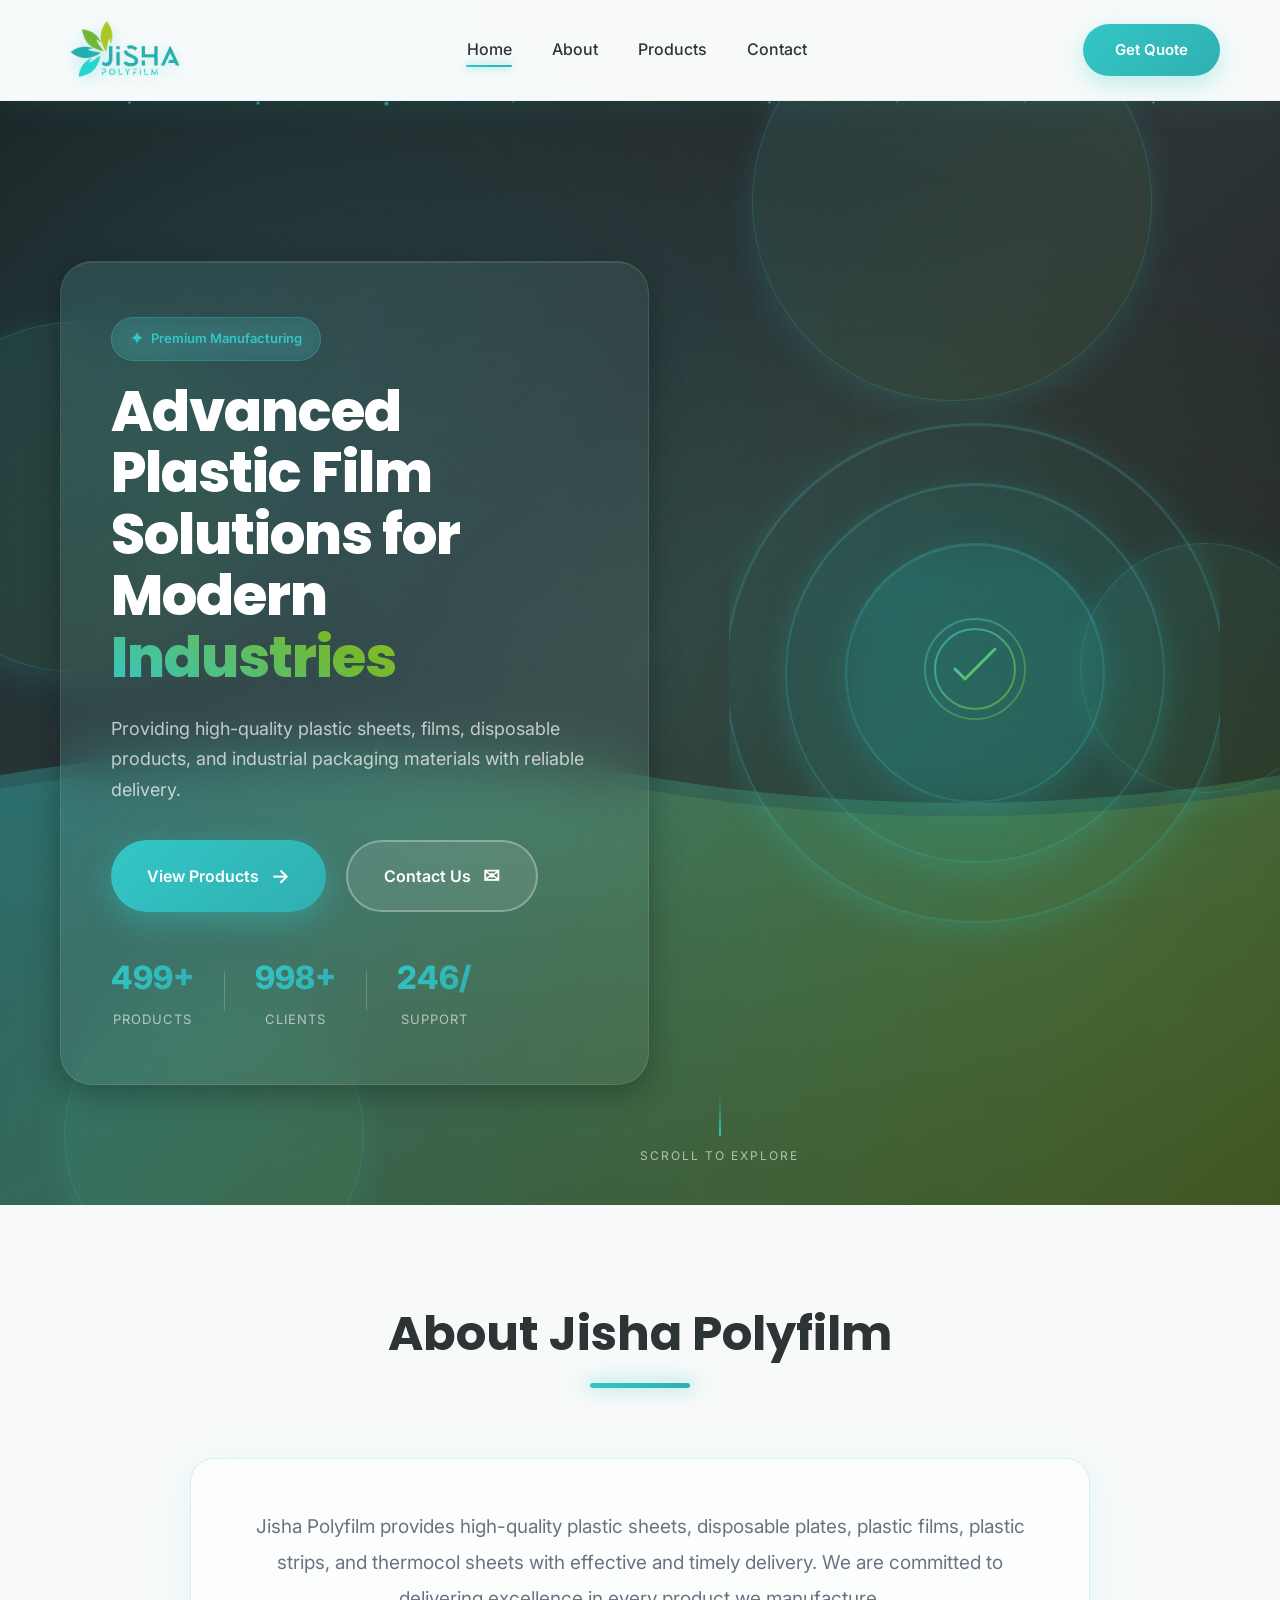
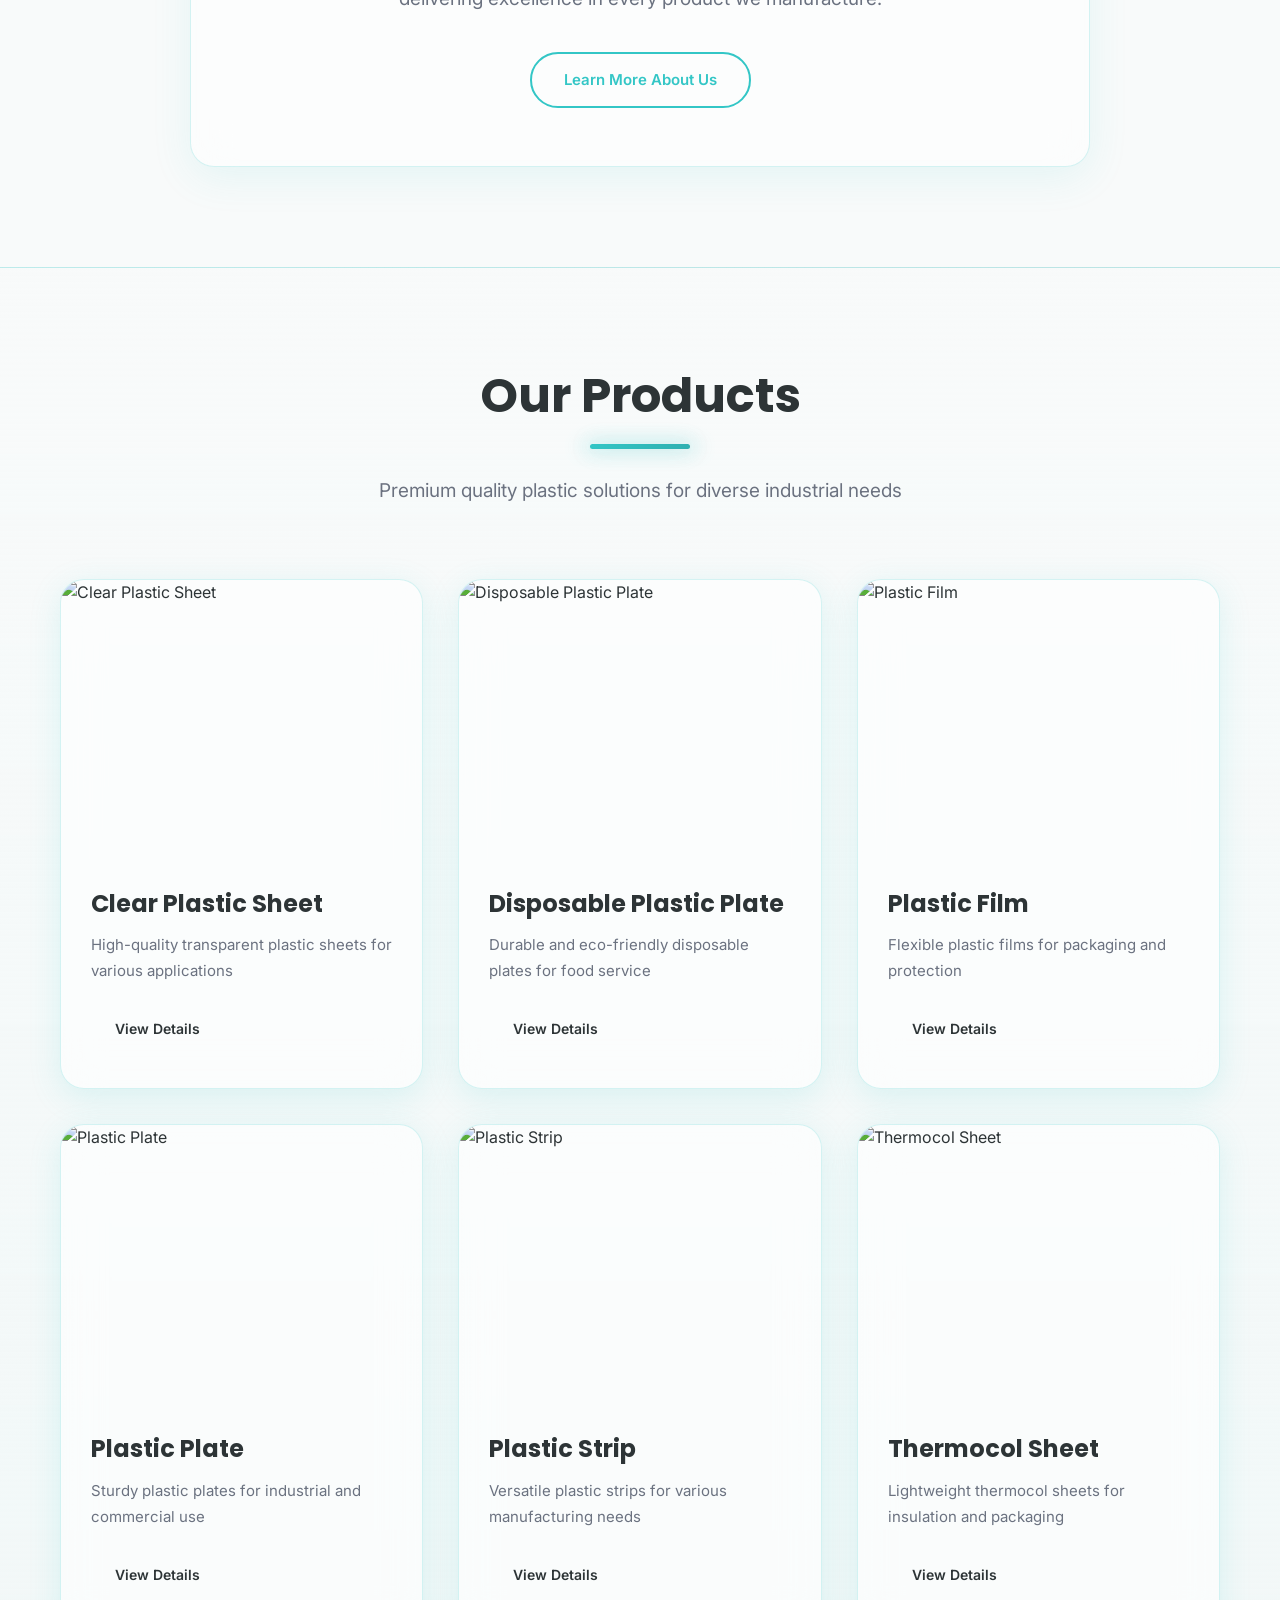
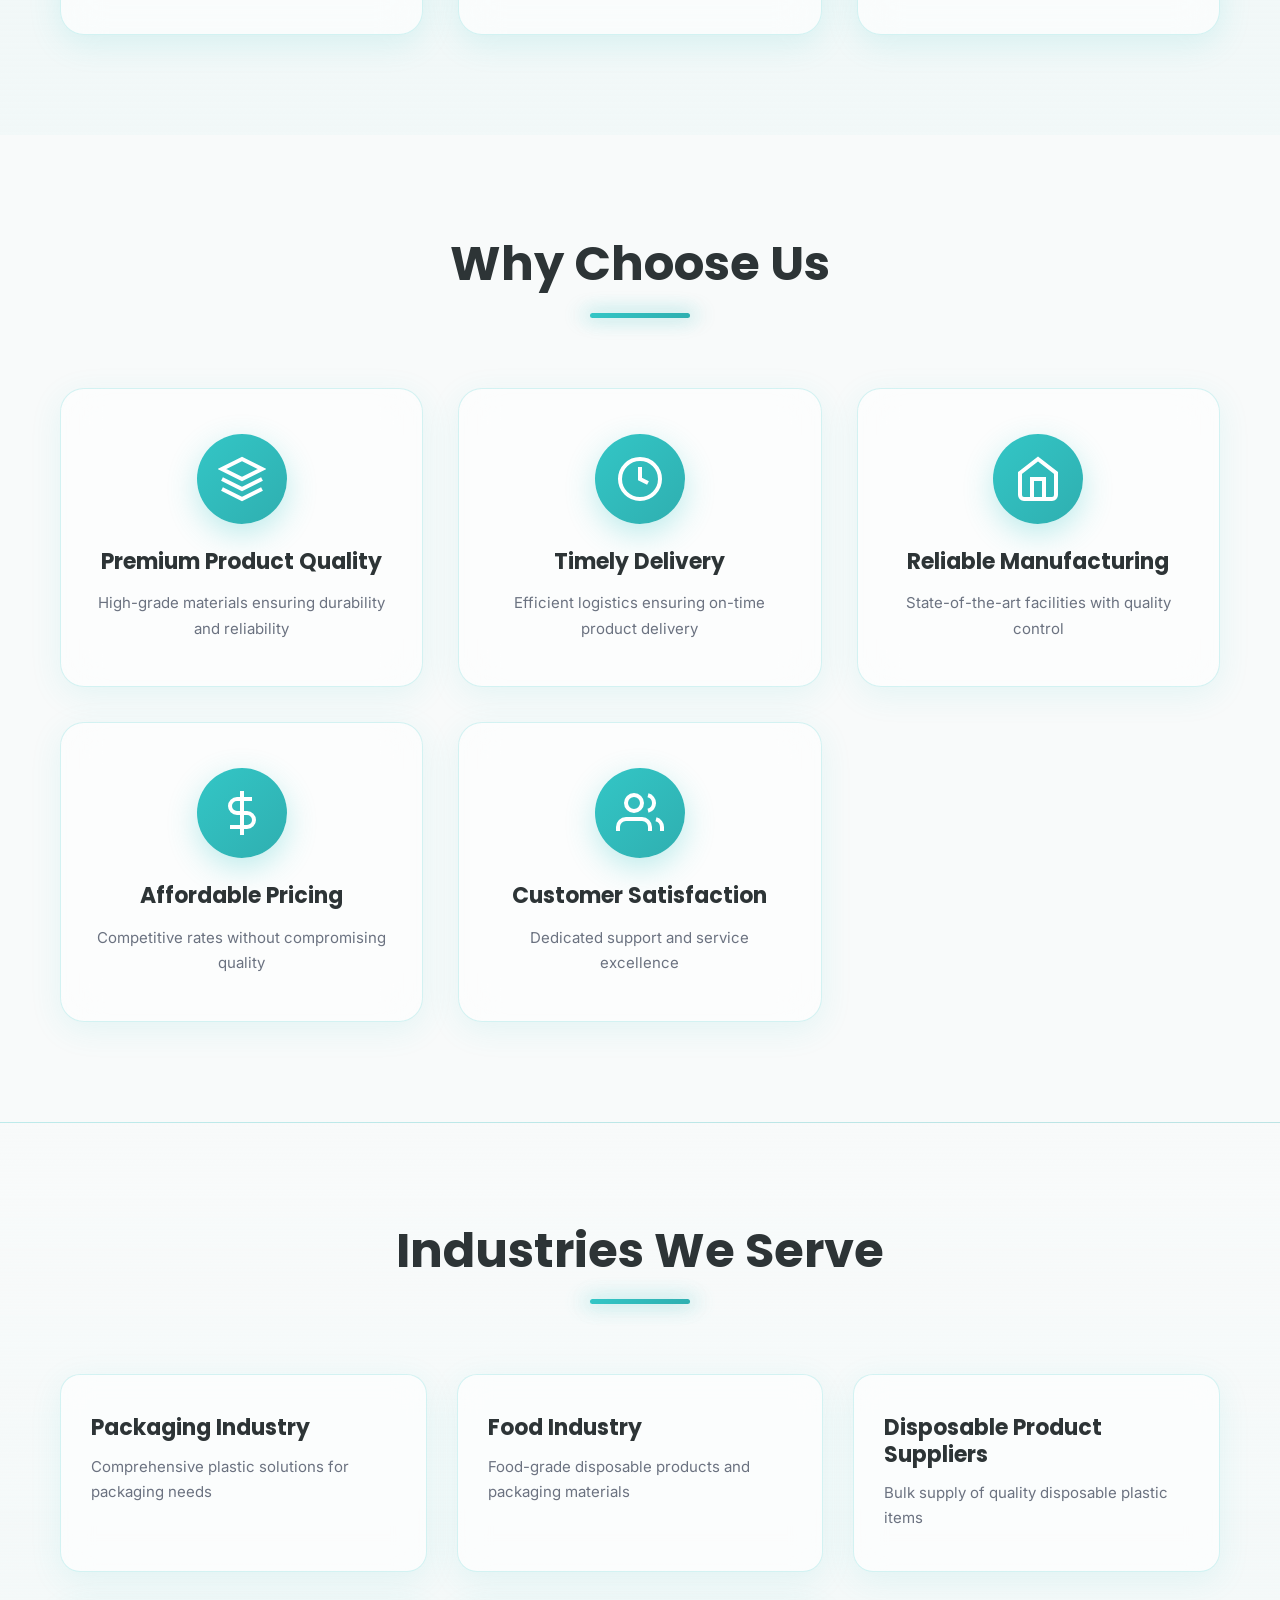
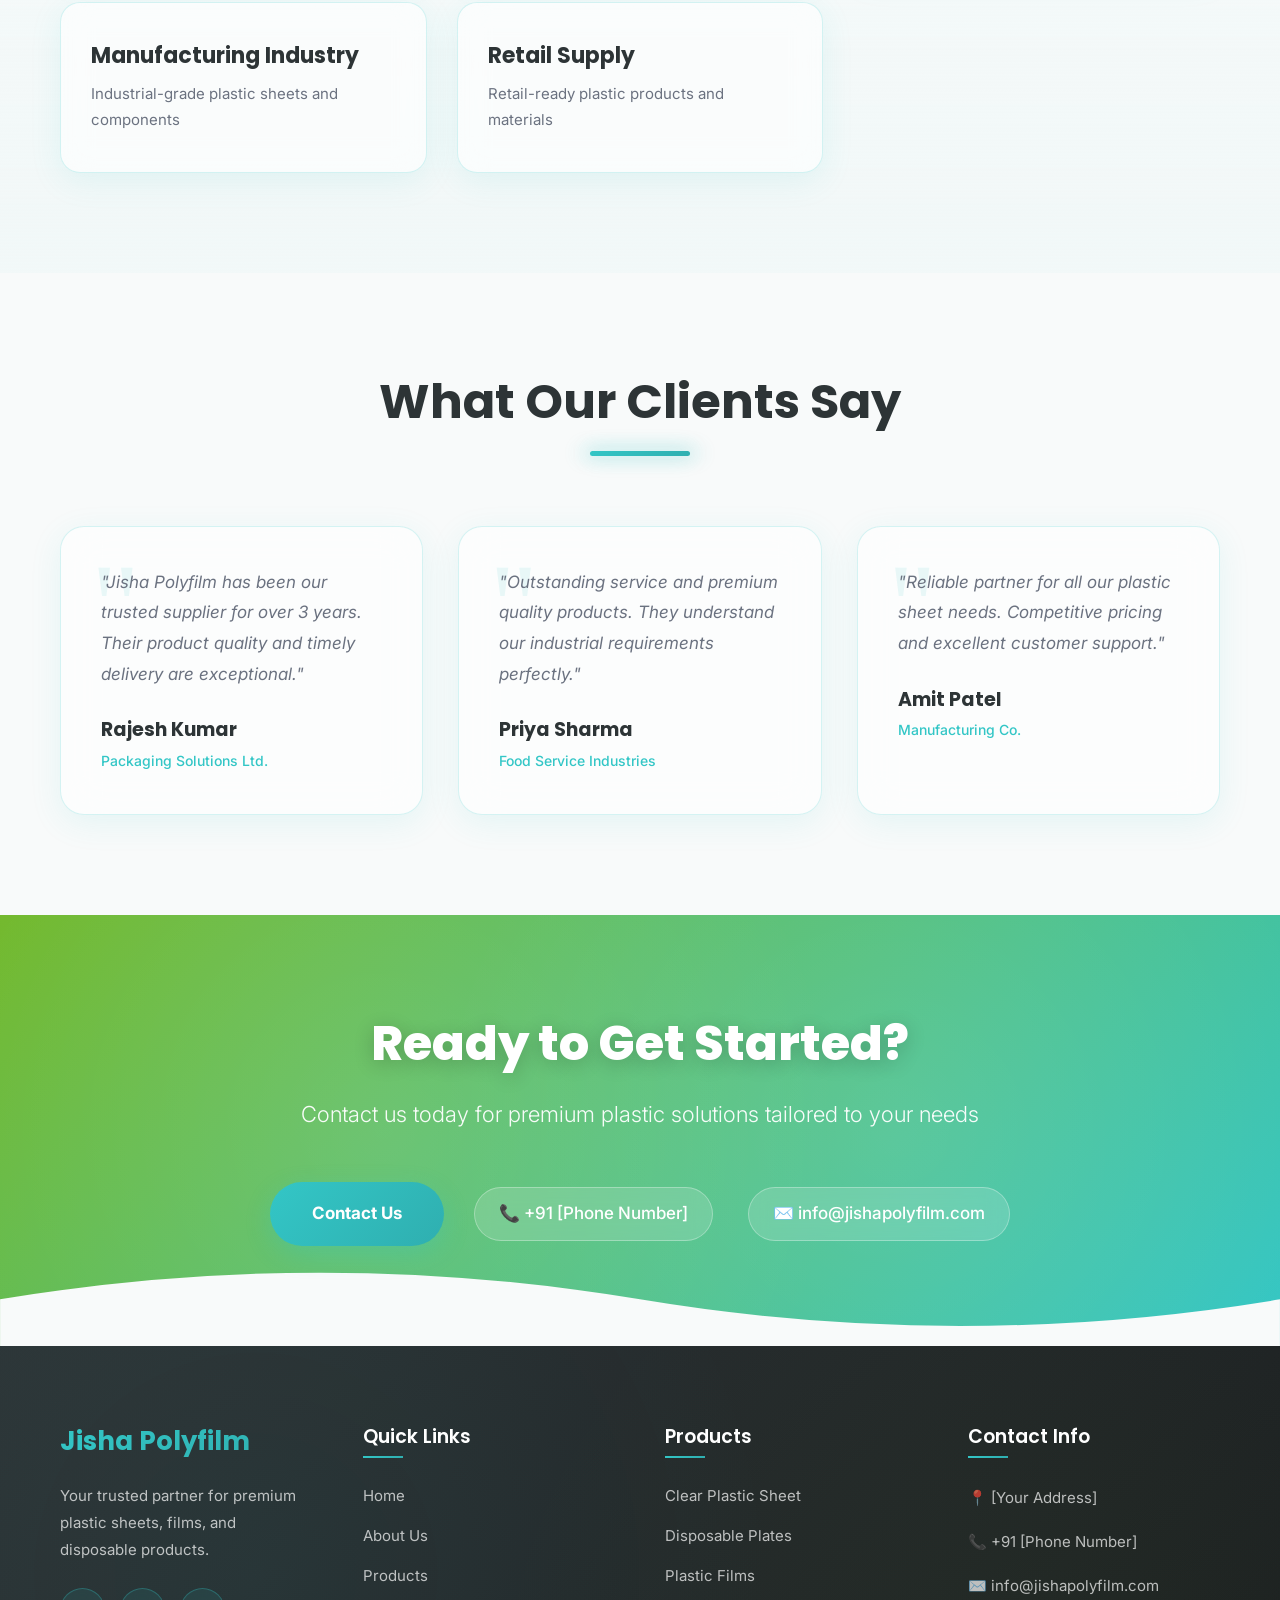
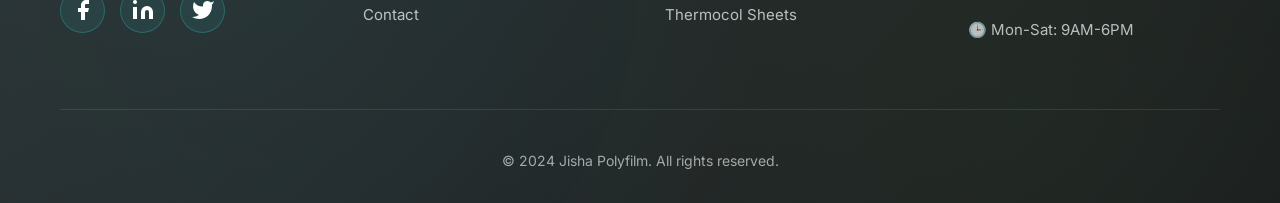
==== commit a2631c74: "second commit" ====
--- a/index.html
+++ b/index.html
@@ -24,7 +24,6 @@
             <div class="nav-wrapper">
                 <div class="logo">
                     <img src="images/logo.png" alt="Jisha Polyfilm Logo">
-                    <span>Jisha Polyfilm</span>
                 </div>
                 <nav class="nav" id="nav">
                     <ul class="nav-list">
--- a/css/style.css
+++ b/css/style.css
@@ -269,13 +269,6 @@
 .logo {
     display: flex;
     align-items: center;
-    gap: 12px;
-    font-size: 24px;
-    font-weight: 700;
-    background: var(--gradient-1);
-    -webkit-background-clip: text;
-    -webkit-text-fill-color: transparent;
-    background-clip: text;
     transition: var(--transition);
 }
 
@@ -284,8 +277,8 @@
 }
 
 .logo img {
-    width: 50px;
-    height: 50px;
+    width: 130px;
+    height: 60px;
     object-fit: contain;
     filter: drop-shadow(0 4px 8px rgba(51, 198, 198, 0.3));
     transition: var(--transition);
@@ -2269,13 +2262,9 @@
 }
 
 @media (max-width: 480px) {
-    .logo {
-        font-size: 20px;
-    }
-    
     .logo img {
-        width: 42px;
-        height: 42px;
+        width: 50px;
+        height: 50px;
     }
     
     .hero-title {
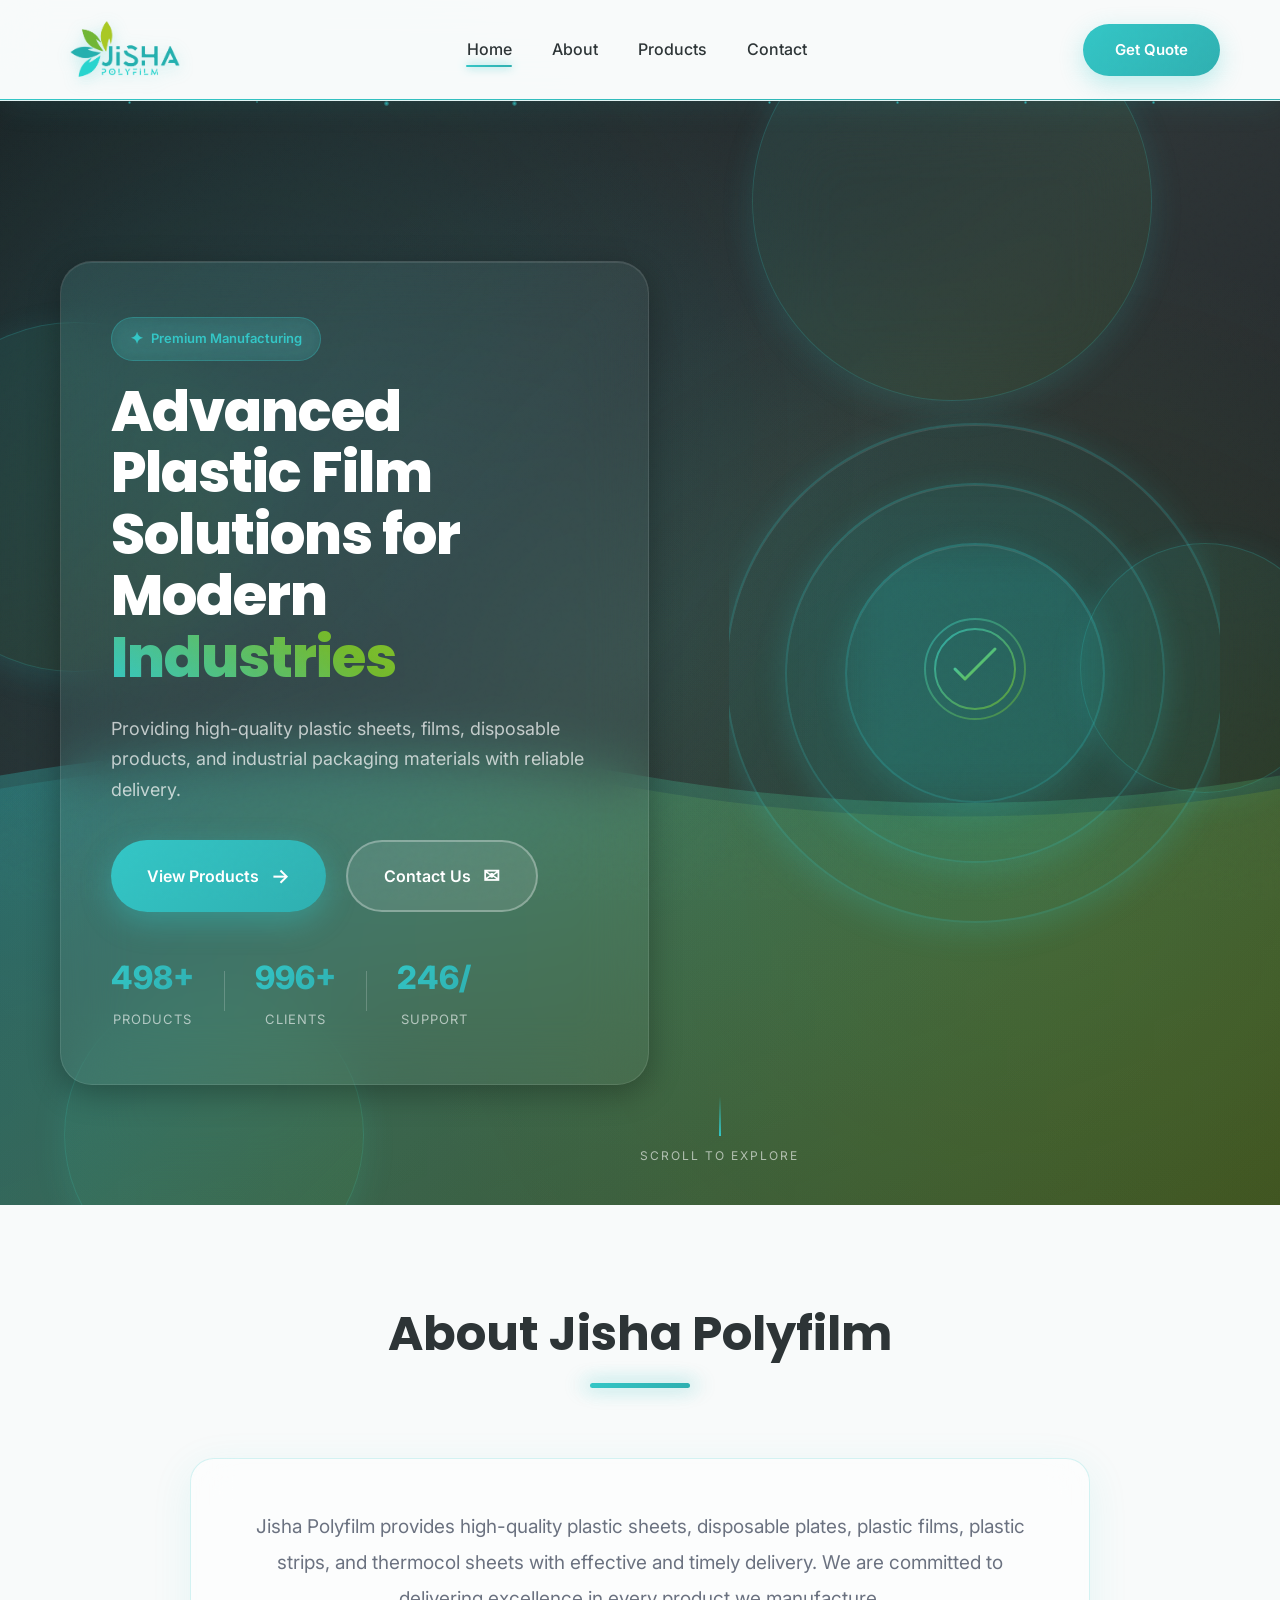
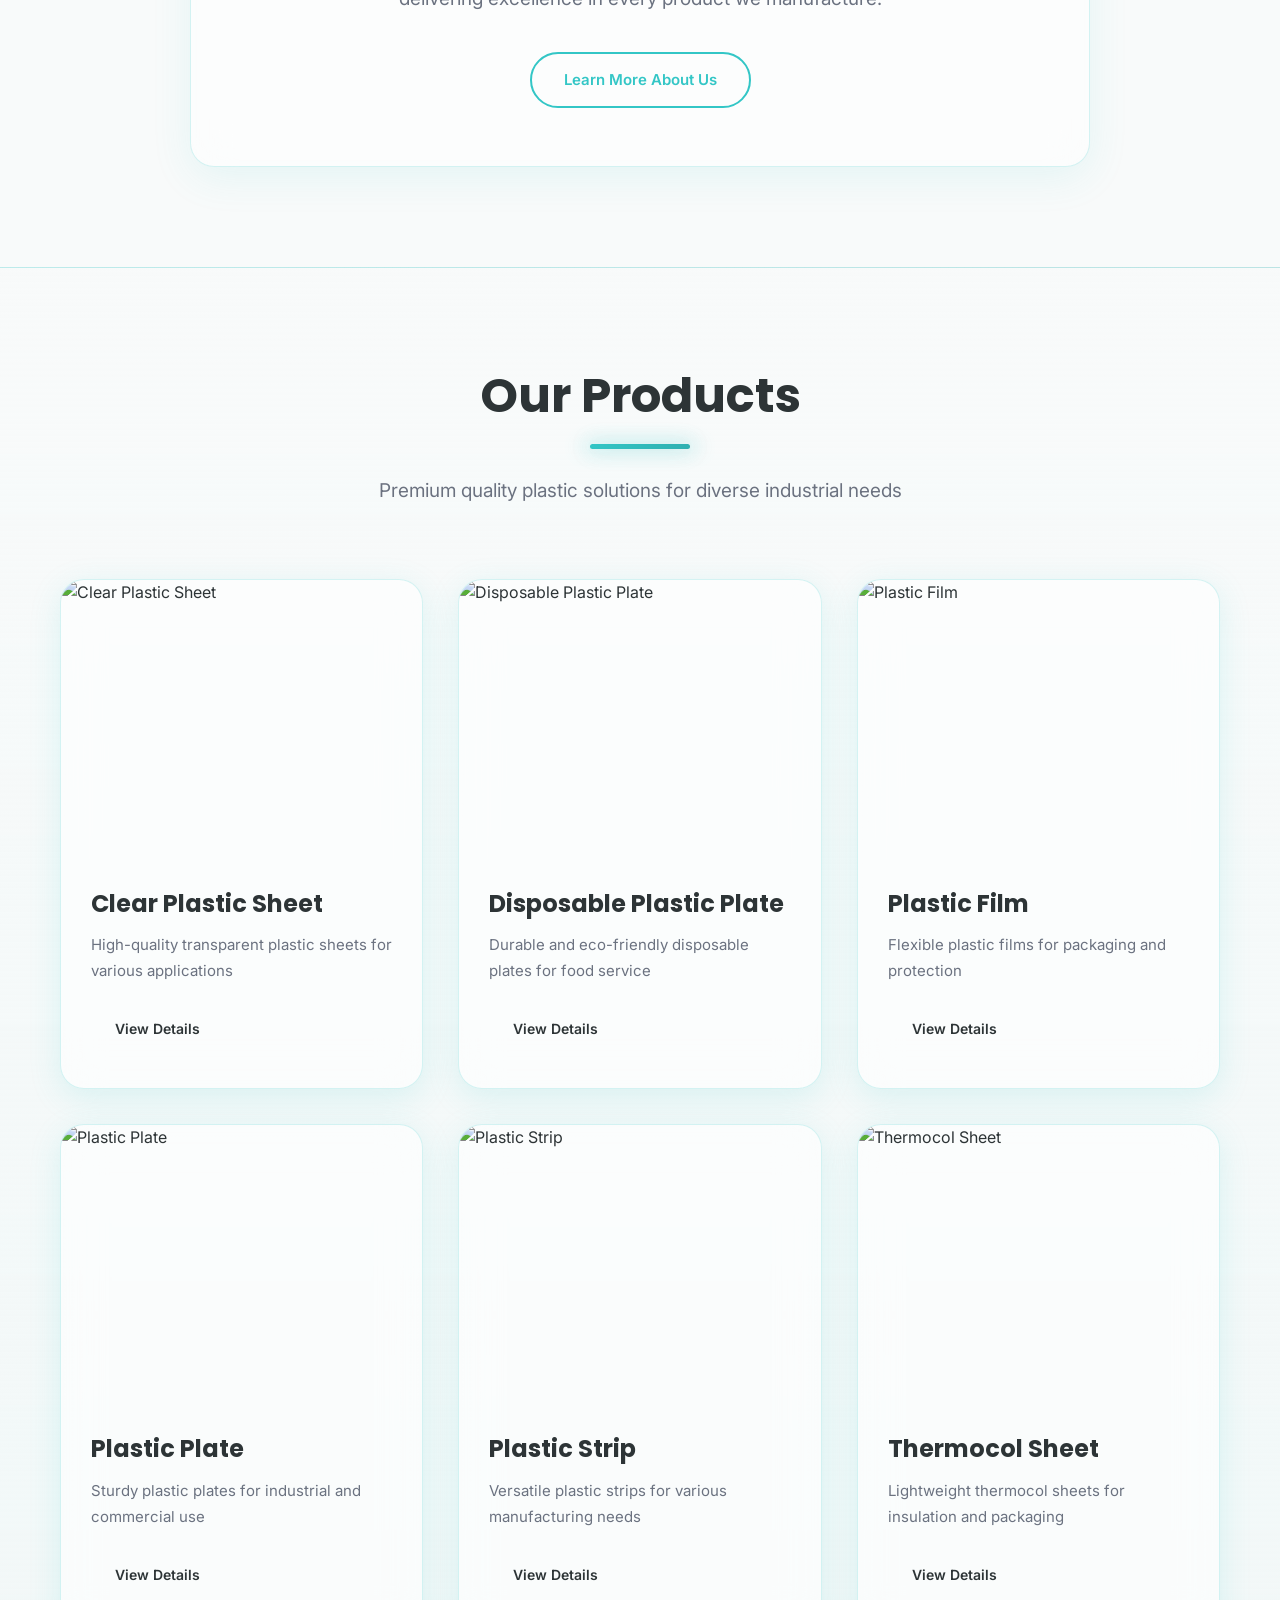
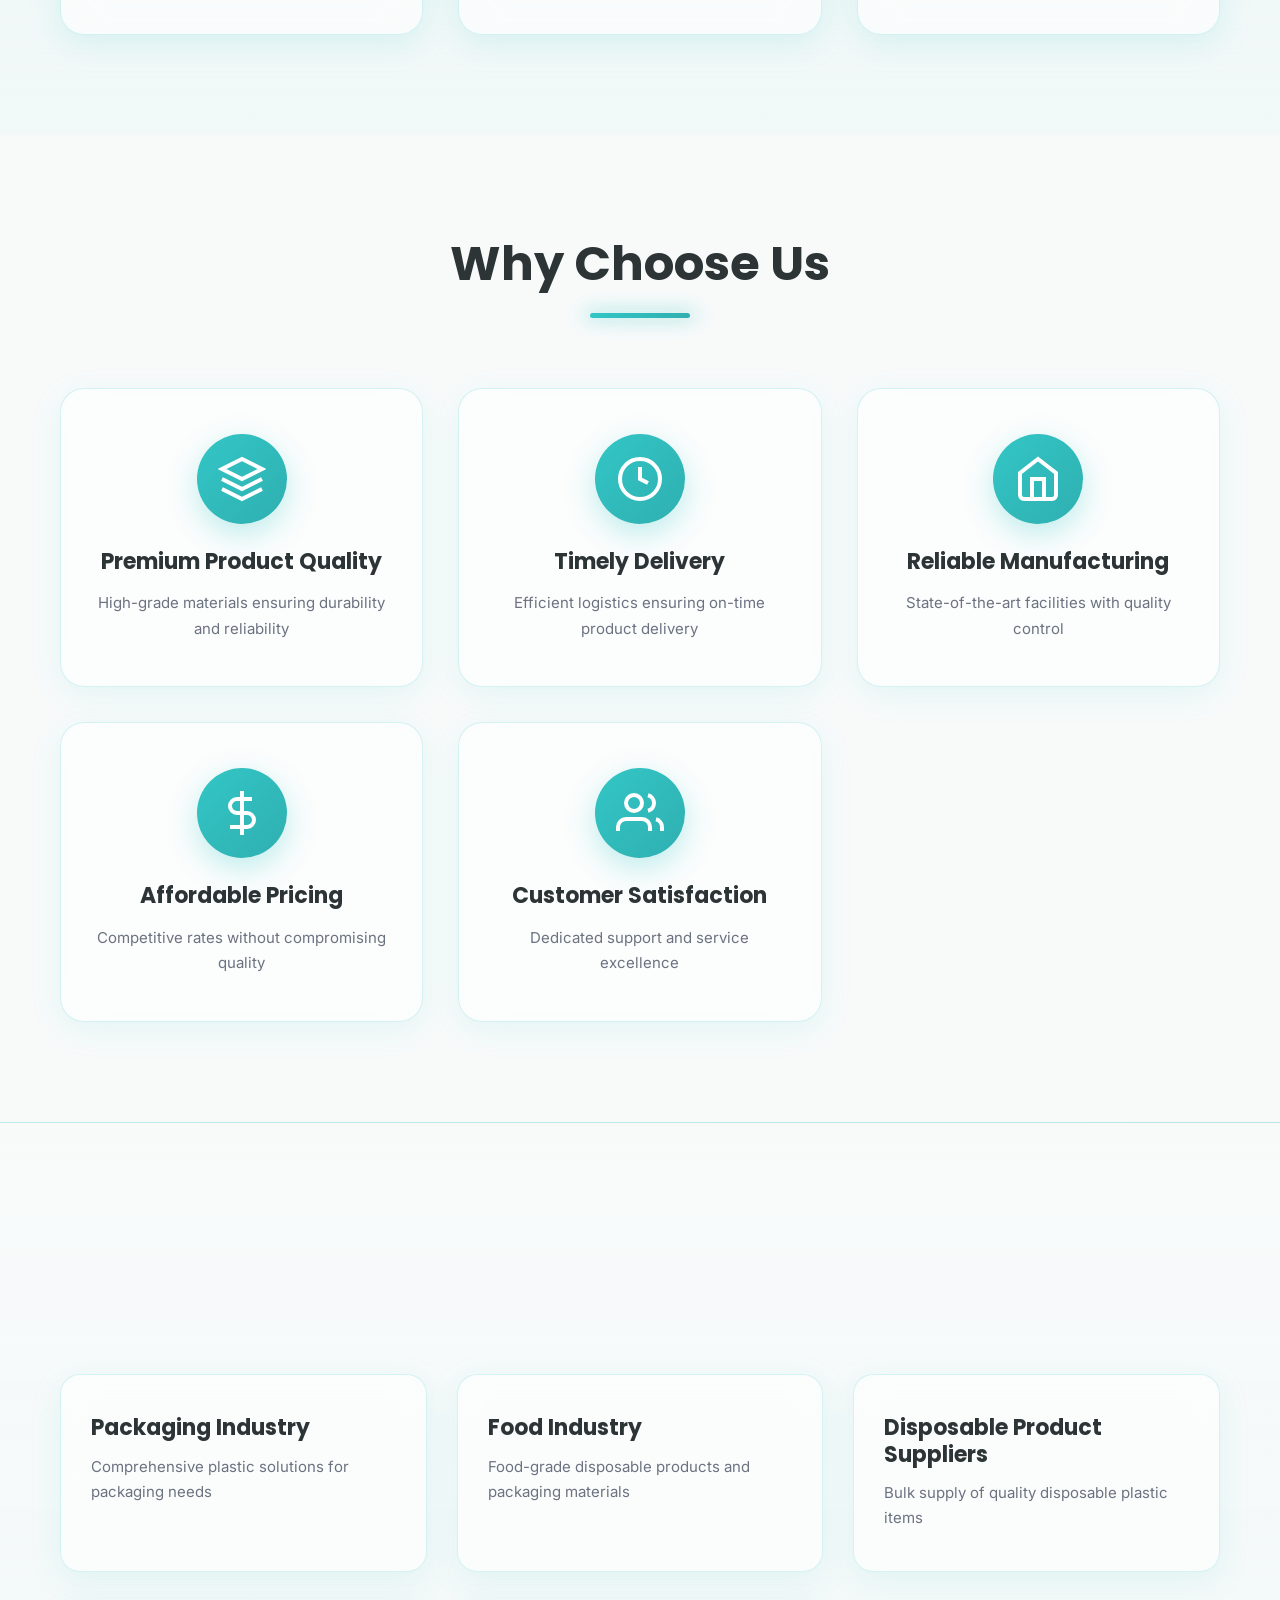
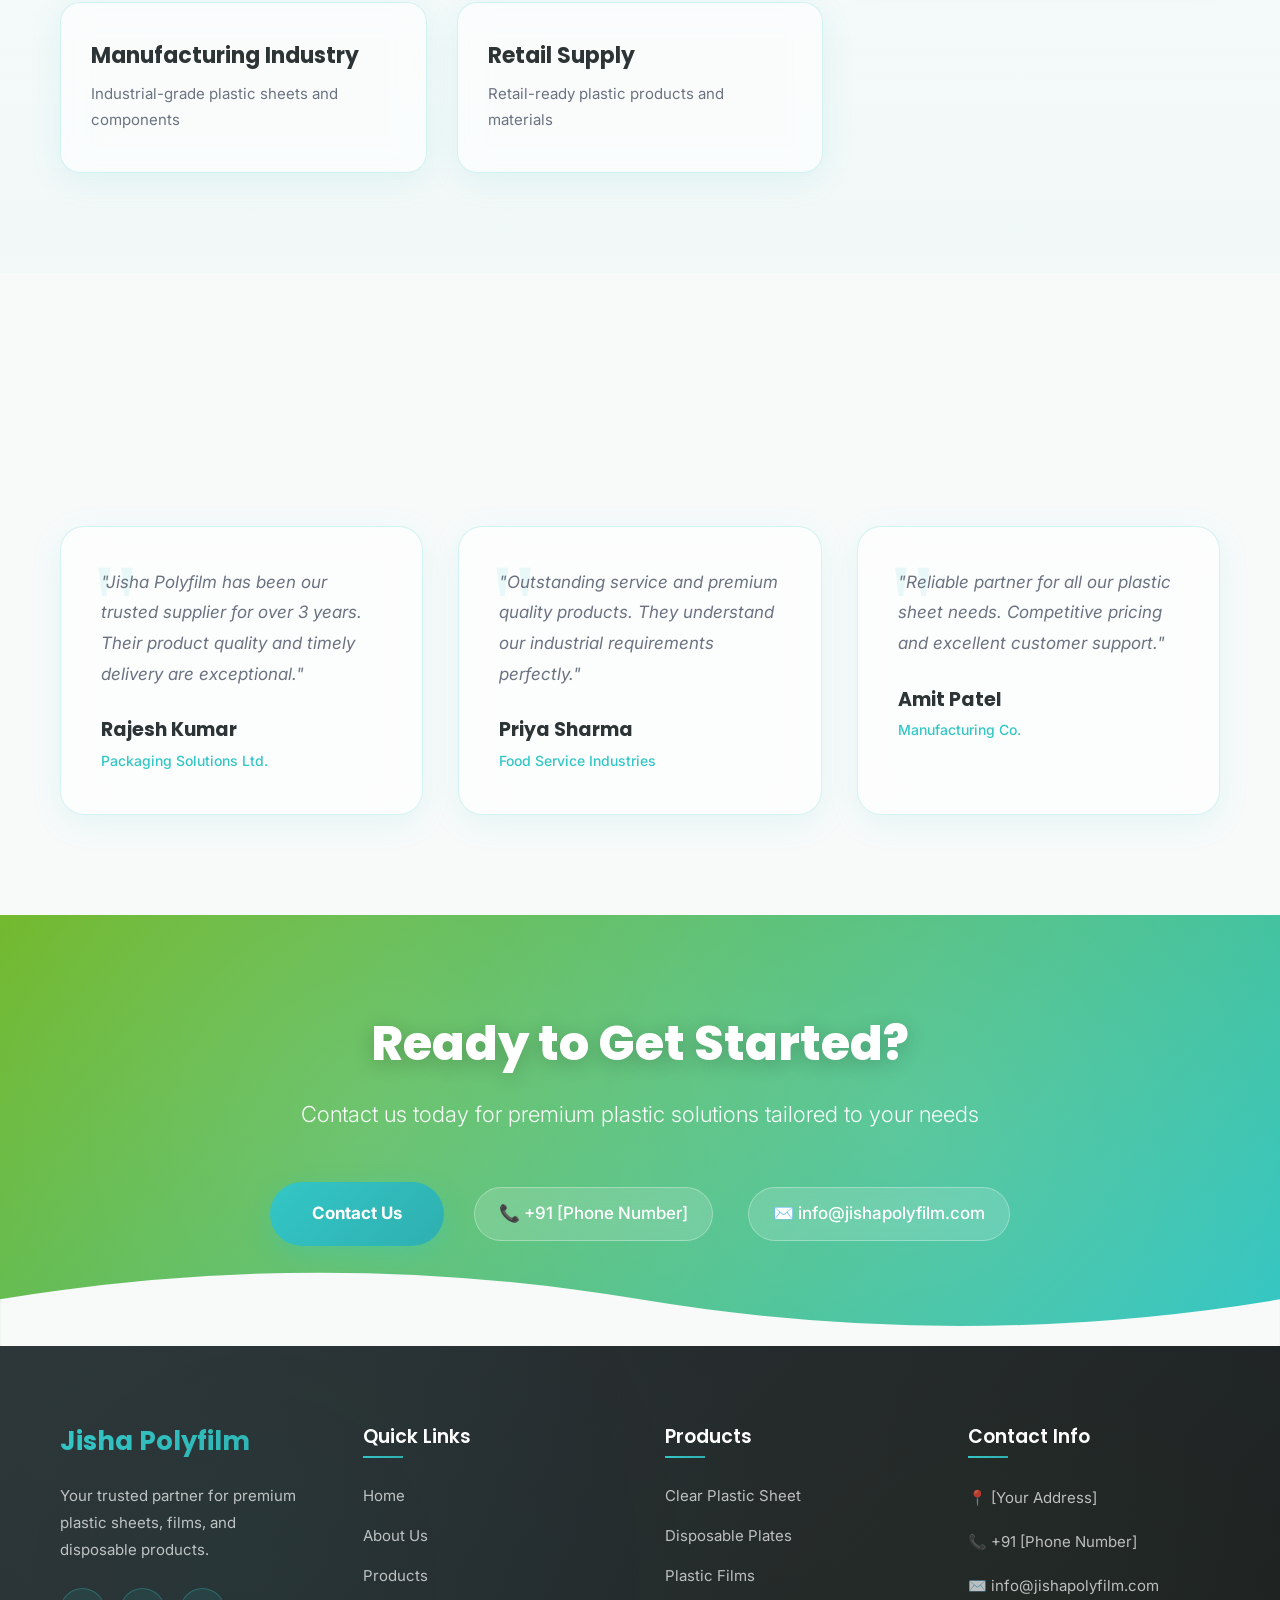
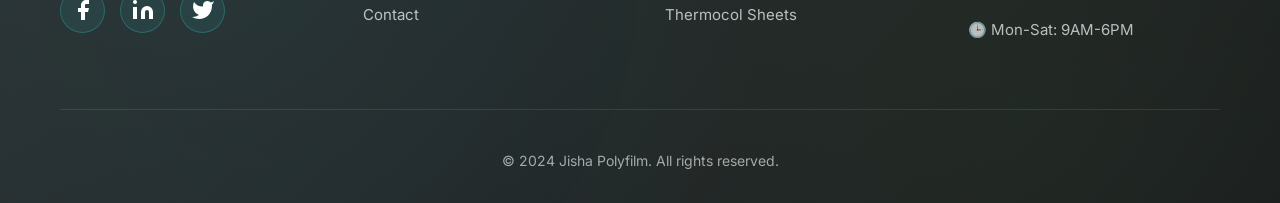
==== commit e8c3e225: "3rd commit" ====
--- a/index.html
+++ b/index.html
@@ -214,7 +214,7 @@
                 </div>
                 <div class="product-card">
                     <div class="product-image">
-                        <img src="https://images.unsplash.com/photo-1594843310746-7e2b4f3e8b6e?w=400&h=300&fit=crop" alt="Plastic Film" loading="lazy">
+                        <img src="https://images.unsplash.com/photo-1589939705384-5185137a7f0f?w=400&h=300&fit=crop" alt="Plastic Film" loading="lazy">
                     </div>
                     <div class="product-info">
                         <h3 class="product-title">Plastic Film</h3>
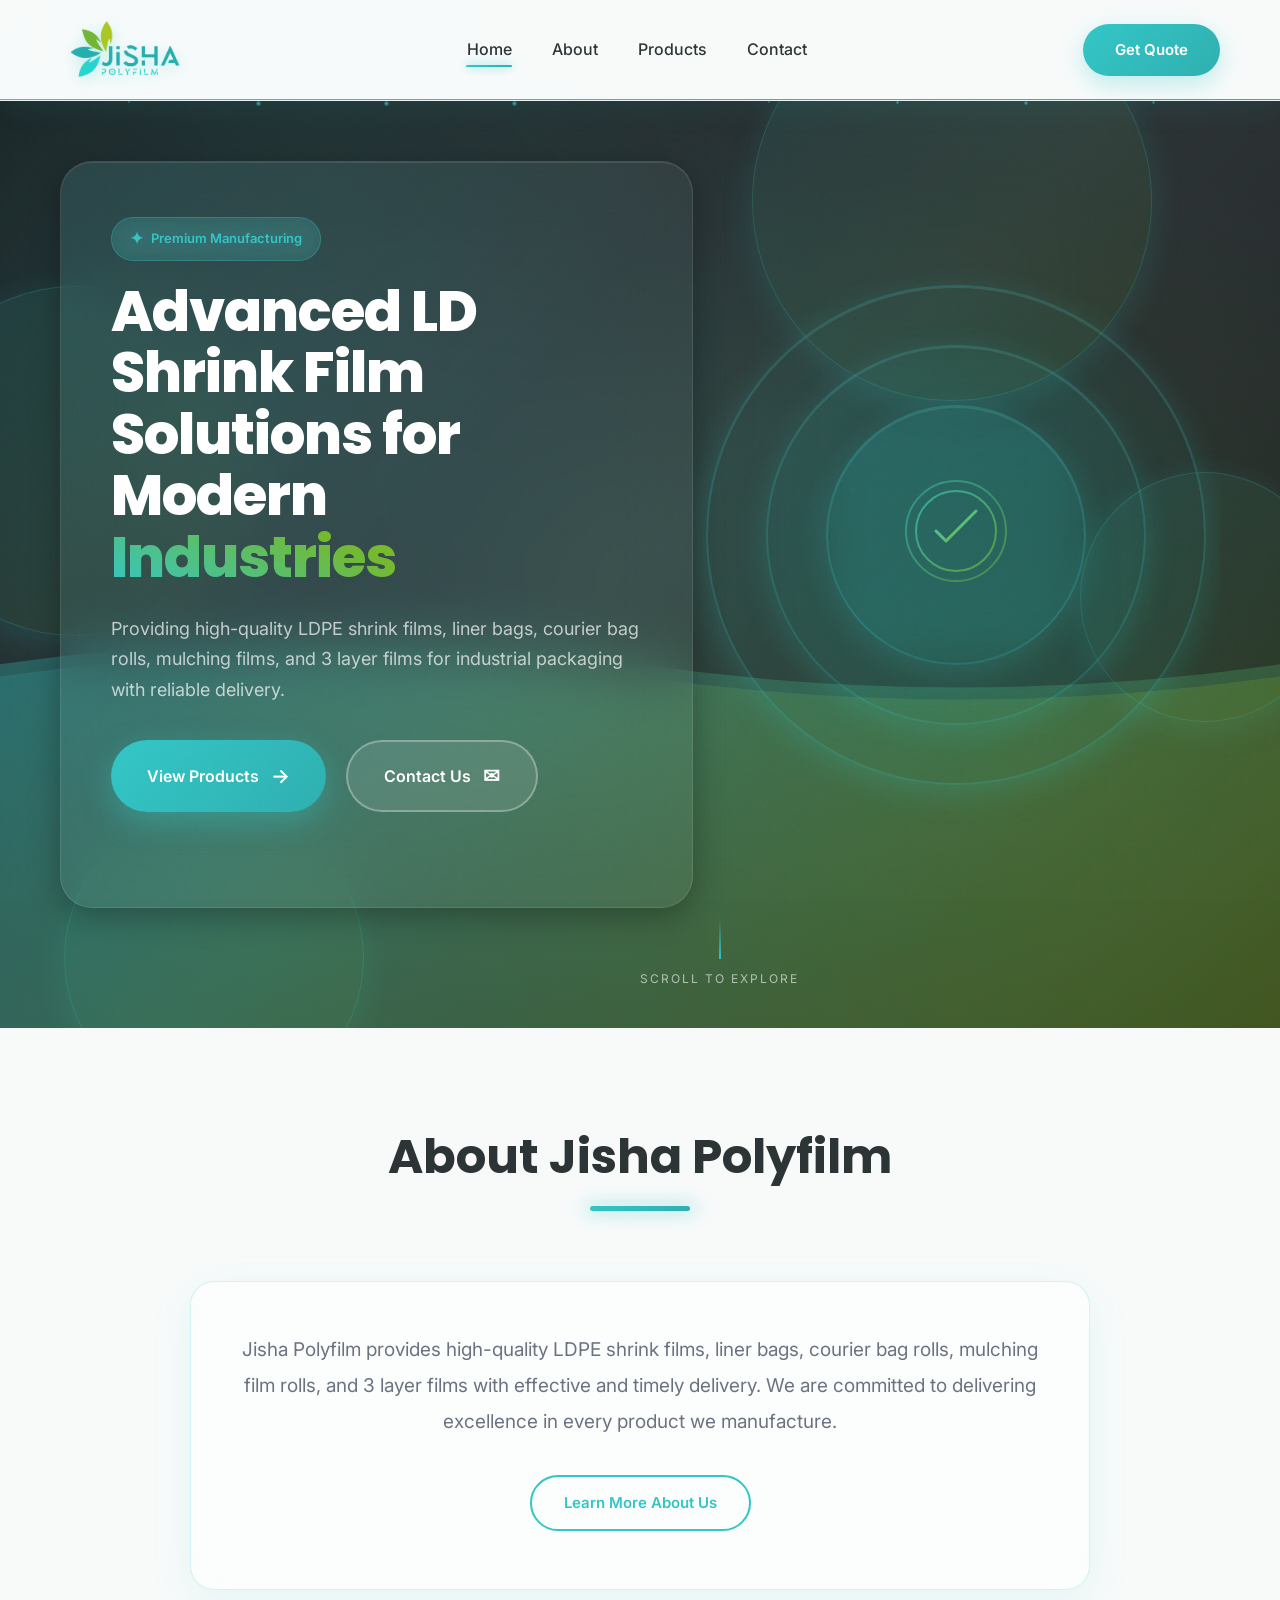
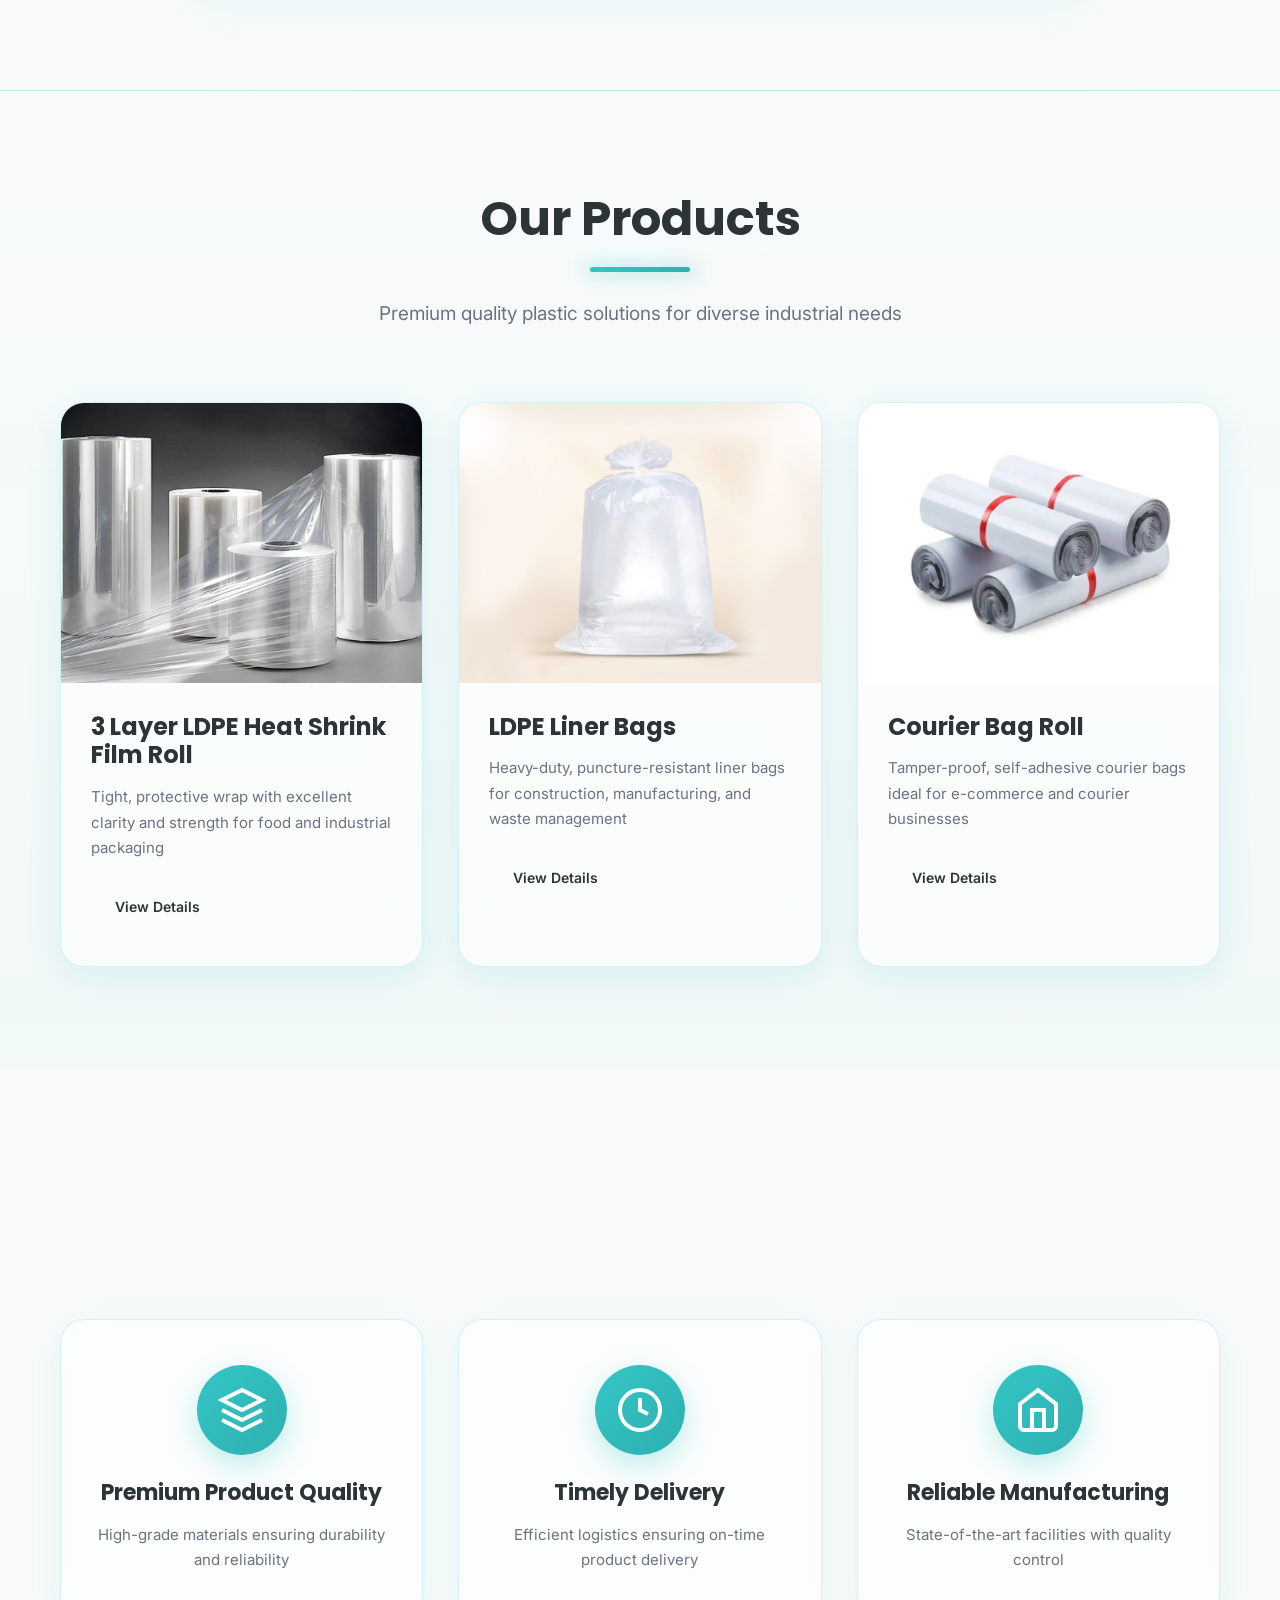
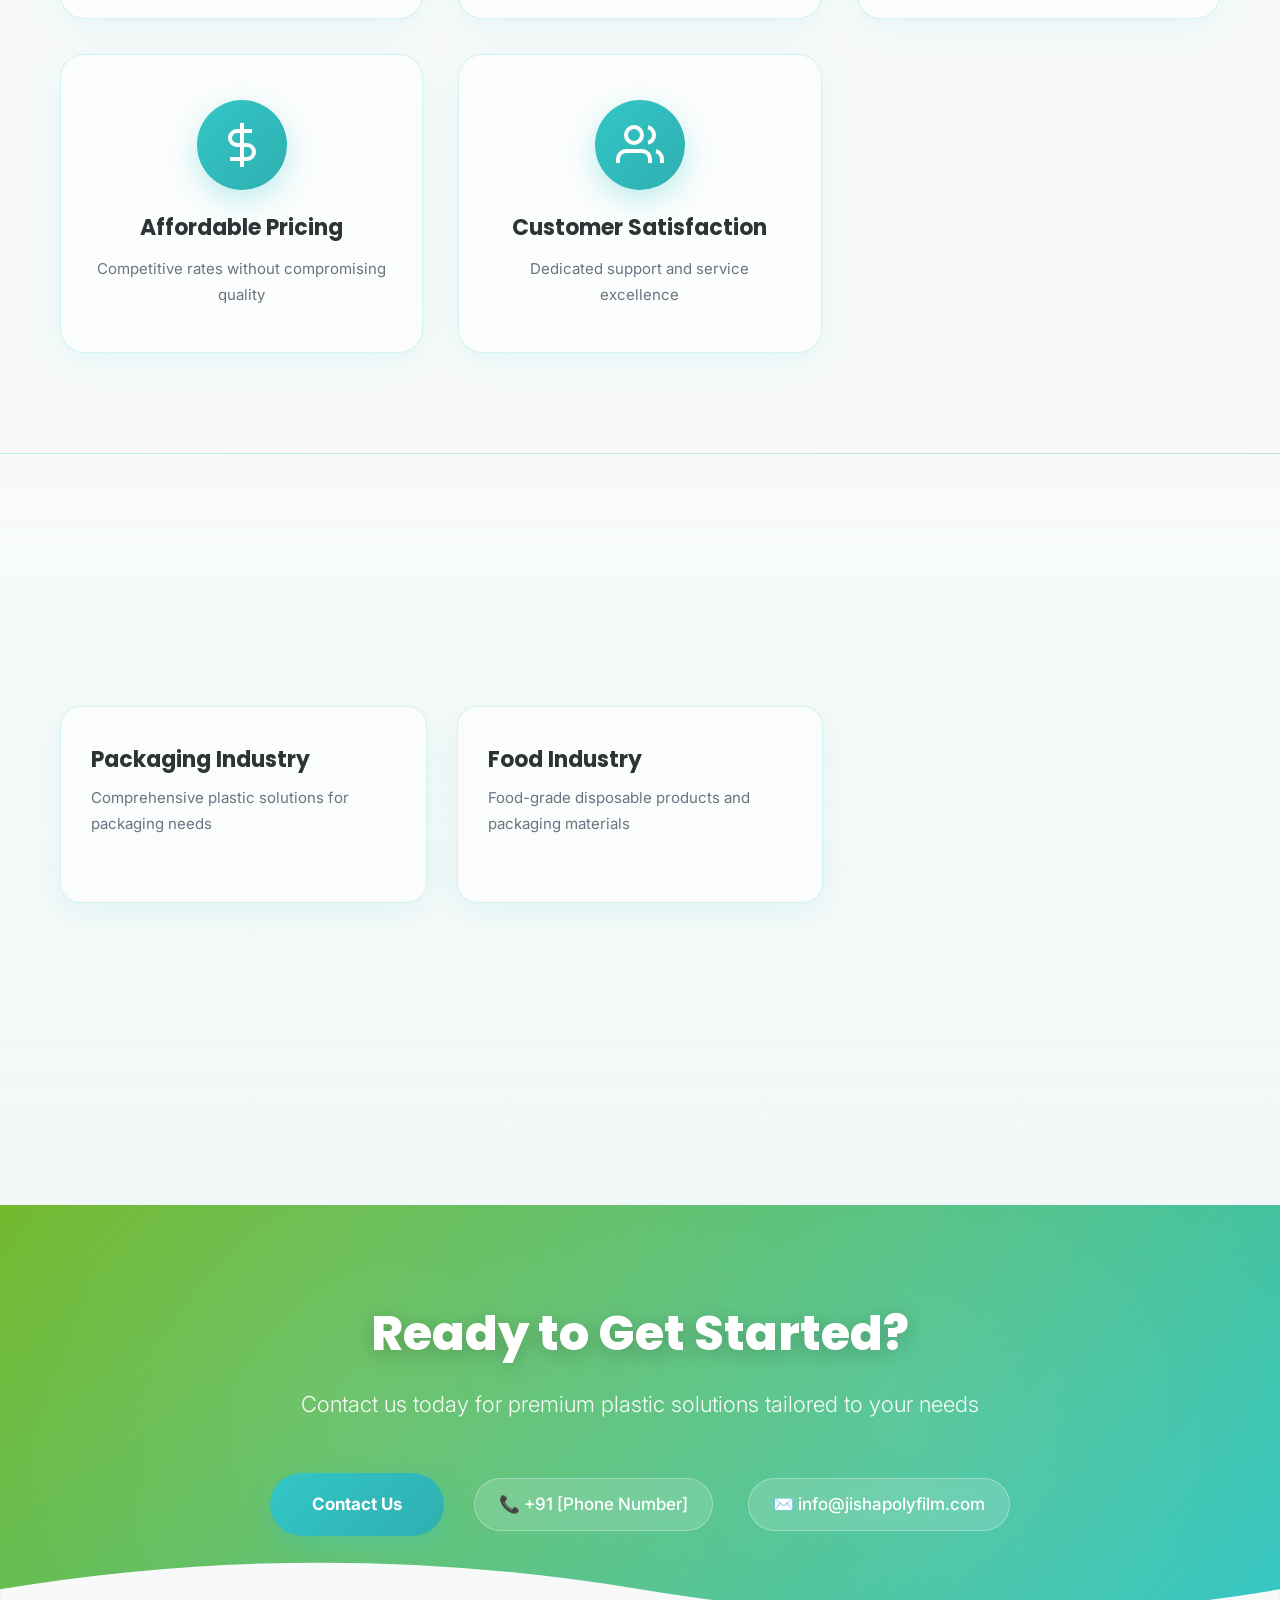
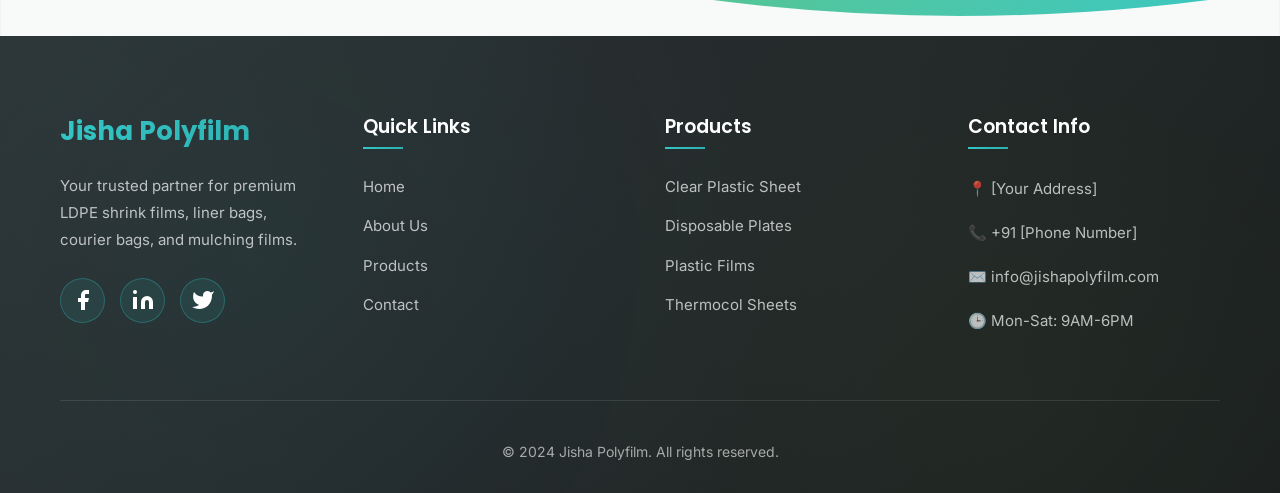
==== commit ff81f873: "Updated product pages and added new product images" ====
--- a/index.html
+++ b/index.html
@@ -3,7 +3,7 @@
 <head>
     <meta charset="UTF-8">
     <meta name="viewport" content="width=device-width, initial-scale=1.0">
-    <meta name="description" content="Jisha Polyfilm - Quality Plastic Sheets, Films & Disposable Products with Reliable Delivery">
+    <meta name="description" content="Jisha Polyfilm - Quality LD Shrink Rolls, Liner Bags & Iner Liner Bags with Reliable Delivery">
     <title>Jisha Polyfilm - Premium Plastic Solutions</title>
     <link rel="stylesheet" href="css/style.css">
     <link rel="preconnect" href="https://fonts.googleapis.com">
@@ -97,12 +97,12 @@
                             <span>Premium Manufacturing</span>
                         </div>
                         <h1 class="hero-premium-title">
-                            <span class="title-line">Advanced Plastic Film</span>
+                            <span class="title-line">Advanced LD Shrink Film</span>
                             <span class="title-line">Solutions for Modern</span>
                             <span class="title-line title-highlight">Industries</span>
                         </h1>
                         <p class="hero-premium-subtitle">
-                            Providing high-quality plastic sheets, films, disposable products, and industrial packaging materials with reliable delivery.
+                            Providing high-quality LDPE shrink films, liner bags, courier bag rolls, mulching films, and 3 layer films for industrial packaging with reliable delivery.
                         </p>
                         <div class="hero-premium-buttons">
                             <a href="products.html" class="btn-premium btn-premium-primary">
@@ -114,24 +114,7 @@
                                 <span class="btn-icon">✉</span>
                             </a>
                         </div>
-                        
-                        <!-- Stats -->
-                        <div class="hero-stats">
-                            <div class="stat-item">
-                                <div class="stat-number">500+</div>
-                                <div class="stat-label">Products</div>
-                            </div>
-                            <div class="stat-divider"></div>
-                            <div class="stat-item">
-                                <div class="stat-number">1000+</div>
-                                <div class="stat-label">Clients</div>
-                            </div>
-                            <div class="stat-divider"></div>
-                            <div class="stat-item">
-                                <div class="stat-number">24/7</div>
-                                <div class="stat-label">Support</div>
-                            </div>
-                        </div>
+                    
                     </div>
                 </div>
                 
@@ -177,7 +160,7 @@
                 <div class="section-divider"></div>
             </div>
             <div class="about-content">
-                <p class="about-text">Jisha Polyfilm provides high-quality plastic sheets, disposable plates, plastic films, plastic strips, and thermocol sheets with effective and timely delivery. We are committed to delivering excellence in every product we manufacture.</p>
+                <p class="about-text">Jisha Polyfilm provides high-quality LDPE shrink films, liner bags, courier bag rolls, mulching film rolls, and 3 layer films with effective and timely delivery. We are committed to delivering excellence in every product we manufacture.</p>
                 <a href="about.html" class="btn btn-outline">Learn More About Us</a>
             </div>
         </div>
@@ -194,64 +177,35 @@
             <div class="product-grid">
                 <div class="product-card">
                     <div class="product-image">
-                        <img src="https://images.unsplash.com/photo-1589939705384-5185137a7f0f?w=400&h=300&fit=crop" alt="Clear Plastic Sheet" loading="lazy">
+                        <img src="images/3 layer LDPE Heat Shrink Film Roll.jpg" alt="3 Layer LDPE Heat Shrink Film Roll" loading="lazy">
                     </div>
                     <div class="product-info">
-                        <h3 class="product-title">Clear Plastic Sheet</h3>
-                        <p class="product-description">High-quality transparent plastic sheets for various applications</p>
+                        <h3 class="product-title">3 Layer LDPE Heat Shrink Film Roll</h3>
+                        <p class="product-description">Tight, protective wrap with excellent clarity and strength for food and industrial packaging</p>
                         <a href="products.html" class="btn btn-small">View Details</a>
                     </div>
                 </div>
                 <div class="product-card">
                     <div class="product-image">
-                        <img src="https://images.unsplash.com/photo-1610701596007-11502861dcfa?w=400&h=300&fit=crop" alt="Disposable Plastic Plate" loading="lazy">
+                        <img src="images/LDPE LINER BAGS.jpg" alt="LDPE Liner Bags" loading="lazy">
                     </div>
                     <div class="product-info">
-                        <h3 class="product-title">Disposable Plastic Plate</h3>
-                        <p class="product-description">Durable and eco-friendly disposable plates for food service</p>
+                        <h3 class="product-title">LDPE Liner Bags</h3>
+                        <p class="product-description">Heavy-duty, puncture-resistant liner bags for construction, manufacturing, and waste management</p>
                         <a href="products.html" class="btn btn-small">View Details</a>
                     </div>
                 </div>
                 <div class="product-card">
                     <div class="product-image">
-                        <img src="https://images.unsplash.com/photo-1589939705384-5185137a7f0f?w=400&h=300&fit=crop" alt="Plastic Film" loading="lazy">
+                        <img src="images/Courier Bag Roll.jpg" alt="Courier Bag Roll" loading="lazy">
                     </div>
                     <div class="product-info">
-                        <h3 class="product-title">Plastic Film</h3>
-                        <p class="product-description">Flexible plastic films for packaging and protection</p>
+                        <h3 class="product-title">Courier Bag Roll</h3>
+                        <p class="product-description">Tamper-proof, self-adhesive courier bags ideal for e-commerce and courier businesses</p>
                         <a href="products.html" class="btn btn-small">View Details</a>
                     </div>
                 </div>
-                <div class="product-card">
-                    <div class="product-image">
-                        <img src="https://images.unsplash.com/photo-1625806786037-2af608423424?w=400&h=300&fit=crop" alt="Plastic Plate" loading="lazy">
-                    </div>
-                    <div class="product-info">
-                        <h3 class="product-title">Plastic Plate</h3>
-                        <p class="product-description">Sturdy plastic plates for industrial and commercial use</p>
-                        <a href="products.html" class="btn btn-small">View Details</a>
-                    </div>
-                </div>
-                <div class="product-card">
-                    <div class="product-image">
-                        <img src="https://images.unsplash.com/photo-1558618666-fcd25c85cd64?w=400&h=300&fit=crop" alt="Plastic Strip" loading="lazy">
-                    </div>
-                    <div class="product-info">
-                        <h3 class="product-title">Plastic Strip</h3>
-                        <p class="product-description">Versatile plastic strips for various manufacturing needs</p>
-                        <a href="products.html" class="btn btn-small">View Details</a>
-                    </div>
-                </div>
-                <div class="product-card">
-                    <div class="product-image">
-                        <img src="https://images.unsplash.com/photo-1586075010923-2dd4570fb338?w=400&h=300&fit=crop" alt="Thermocol Sheet" loading="lazy">
-                    </div>
-                    <div class="product-info">
-                        <h3 class="product-title">Thermocol Sheet</h3>
-                        <p class="product-description">Lightweight thermocol sheets for insulation and packaging</p>
-                        <a href="products.html" class="btn btn-small">View Details</a>
-                    </div>
-                </div>
+
             </div>
         </div>
     </section>
@@ -337,8 +291,8 @@
                     <p>Food-grade disposable products and packaging materials</p>
                 </div>
                 <div class="industry-card">
-                    <h3>Disposable Product Suppliers</h3>
-                    <p>Bulk supply of quality disposable plastic items</p>
+                    <h3>Agricultural Product Suppliers</h3>
+                    <p>Bulk supply of quality agricultural plastic products</p>
                 </div>
                 <div class="industry-card">
                     <h3>Manufacturing Industry</h3>
@@ -347,45 +301,6 @@
                 <div class="industry-card">
                     <h3>Retail Supply</h3>
                     <p>Retail-ready plastic products and materials</p>
-                </div>
-            </div>
-        </div>
-    </section>
-
-    <!-- Testimonials Section -->
-    <section class="testimonials-section section">
-        <div class="container">
-            <div class="section-header">
-                <h2 class="section-title">What Our Clients Say</h2>
-                <div class="section-divider"></div>
-            </div>
-            <div class="testimonials-grid">
-                <div class="testimonial-card">
-                    <div class="testimonial-content">
-                        <p>"Jisha Polyfilm has been our trusted supplier for over 3 years. Their product quality and timely delivery are exceptional."</p>
-                    </div>
-                    <div class="testimonial-author">
-                        <h4>Rajesh Kumar</h4>
-                        <span>Packaging Solutions Ltd.</span>
-                    </div>
-                </div>
-                <div class="testimonial-card">
-                    <div class="testimonial-content">
-                        <p>"Outstanding service and premium quality products. They understand our industrial requirements perfectly."</p>
-                    </div>
-                    <div class="testimonial-author">
-                        <h4>Priya Sharma</h4>
-                        <span>Food Service Industries</span>
-                    </div>
-                </div>
-                <div class="testimonial-card">
-                    <div class="testimonial-content">
-                        <p>"Reliable partner for all our plastic sheet needs. Competitive pricing and excellent customer support."</p>
-                    </div>
-                    <div class="testimonial-author">
-                        <h4>Amit Patel</h4>
-                        <span>Manufacturing Co.</span>
-                    </div>
                 </div>
             </div>
         </div>
@@ -414,7 +329,7 @@
             <div class="footer-content">
                 <div class="footer-col">
                     <h3>Jisha Polyfilm</h3>
-                    <p>Your trusted partner for premium plastic sheets, films, and disposable products.</p>
+                    <p>Your trusted partner for premium LDPE shrink films, liner bags, courier bags, and mulching films.</p>
                     <div class="social-links">
                         <a href="#" aria-label="Facebook">
                             <svg width="24" height="24" viewBox="0 0 24 24" fill="currentColor">
--- a/css/style.css
+++ b/css/style.css
@@ -368,12 +368,12 @@
     align-items: center;
     background: linear-gradient(135deg, #1a1d1f 0%, #2D3436 50%, #1a1d1f 100%);
     overflow: hidden;
-    padding: 140px 0 100px;
+    padding: 60px 0 100px;
 }
 
 @media (min-height: 900px) {
     .hero-premium {
-        padding: 160px 0 120px;
+        padding: 60px 0 120px;
     }
 }
 
@@ -564,7 +564,7 @@
 .hero-premium-wrapper {
     display: grid;
     grid-template-columns: 1.2fr 1fr;
-    gap: 80px;
+    gap: 0px;
     align-items: center;
     position: relative;
     z-index: 5;
@@ -955,7 +955,7 @@
 /* Product Grid */
 .product-grid {
     display: grid;
-    grid-template-columns: repeat(auto-fit, minmax(340px, 1fr));
+    grid-template-columns: repeat(auto-fit, minmax(300px, 1fr));
     gap: 35px;
 }
 
@@ -1804,7 +1804,7 @@
 .product-image-large {
     width: 100%;
     height: 100%;
-    min-height: 400px;
+    min-height: 200px;
     position: relative;
     overflow: hidden;
 }
@@ -1837,7 +1837,7 @@
 }
 
 .product-details {
-    padding: 50px 40px 50px 0;
+    padding: 25px 25px 25px 0;
     display: flex;
     flex-direction: column;
     justify-content: center;
@@ -1846,8 +1846,8 @@
 }
 
 .product-title-large {
-    font-size: 36px;
-    margin-bottom: 25px;
+    font-size: 28px;
+    margin-bottom: 12px;
     color: var(--industrial-dark);
     font-weight: 700;
     position: relative;
@@ -1866,21 +1866,21 @@
 }
 
 .product-description-large {
-    font-size: 17px;
-    line-height: 1.9;
+    font-size: 15px;
+    line-height: 1.7;
     color: var(--text-light);
-    margin-bottom: 30px;
+    margin-bottom: 18px;
 }
 
 .product-features {
     list-style: none;
-    margin-bottom: 35px;
+    margin-bottom: 22px;
 }
 
 .product-features li {
-    font-size: 16px;
+    font-size: 14px;
     color: var(--text-light);
-    padding: 12px 0;
+    padding: 7px 0;
     padding-left: 35px;
     position: relative;
     transition: var(--transition);
@@ -2069,7 +2069,7 @@
     }
     
     .product-image-large {
-        min-height: 350px;
+        min-height: 180px;
     }
     
     .product-details {
@@ -2650,11 +2650,11 @@
 /* Responsive Hero Premium */
 @media (max-width: 1200px) {
     .hero-premium {
-        padding: 130px 0 90px;
+        padding: 60px 0 90px;
     }
     
     .hero-premium-wrapper {
-        gap: 50px;
+        gap: 0px;
     }
     
     .hero-glass-card {
@@ -2687,12 +2687,12 @@
 @media (max-width: 1024px) {
     .hero-premium {
         min-height: auto;
-        padding: 120px 0 70px;
+        padding: 60px 0 70px;
     }
     
     .hero-premium-wrapper {
         grid-template-columns: 1fr;
-        gap: 35px;
+        gap: 0px;
     }
     
     .hero-glass-card {
@@ -2735,7 +2735,7 @@
 @media (max-width: 768px) {
     .hero-premium {
         min-height: auto;
-        padding: 110px 0 60px;
+        padding: 60px 0 60px;
     }
     
     .hero-glass-card {
@@ -2808,7 +2808,7 @@
 
 @media (max-width: 480px) {
     .hero-premium {
-        padding: 100px 0 50px;
+        padding: 60px 0 50px;
     }
     
     .hero-glass-card {
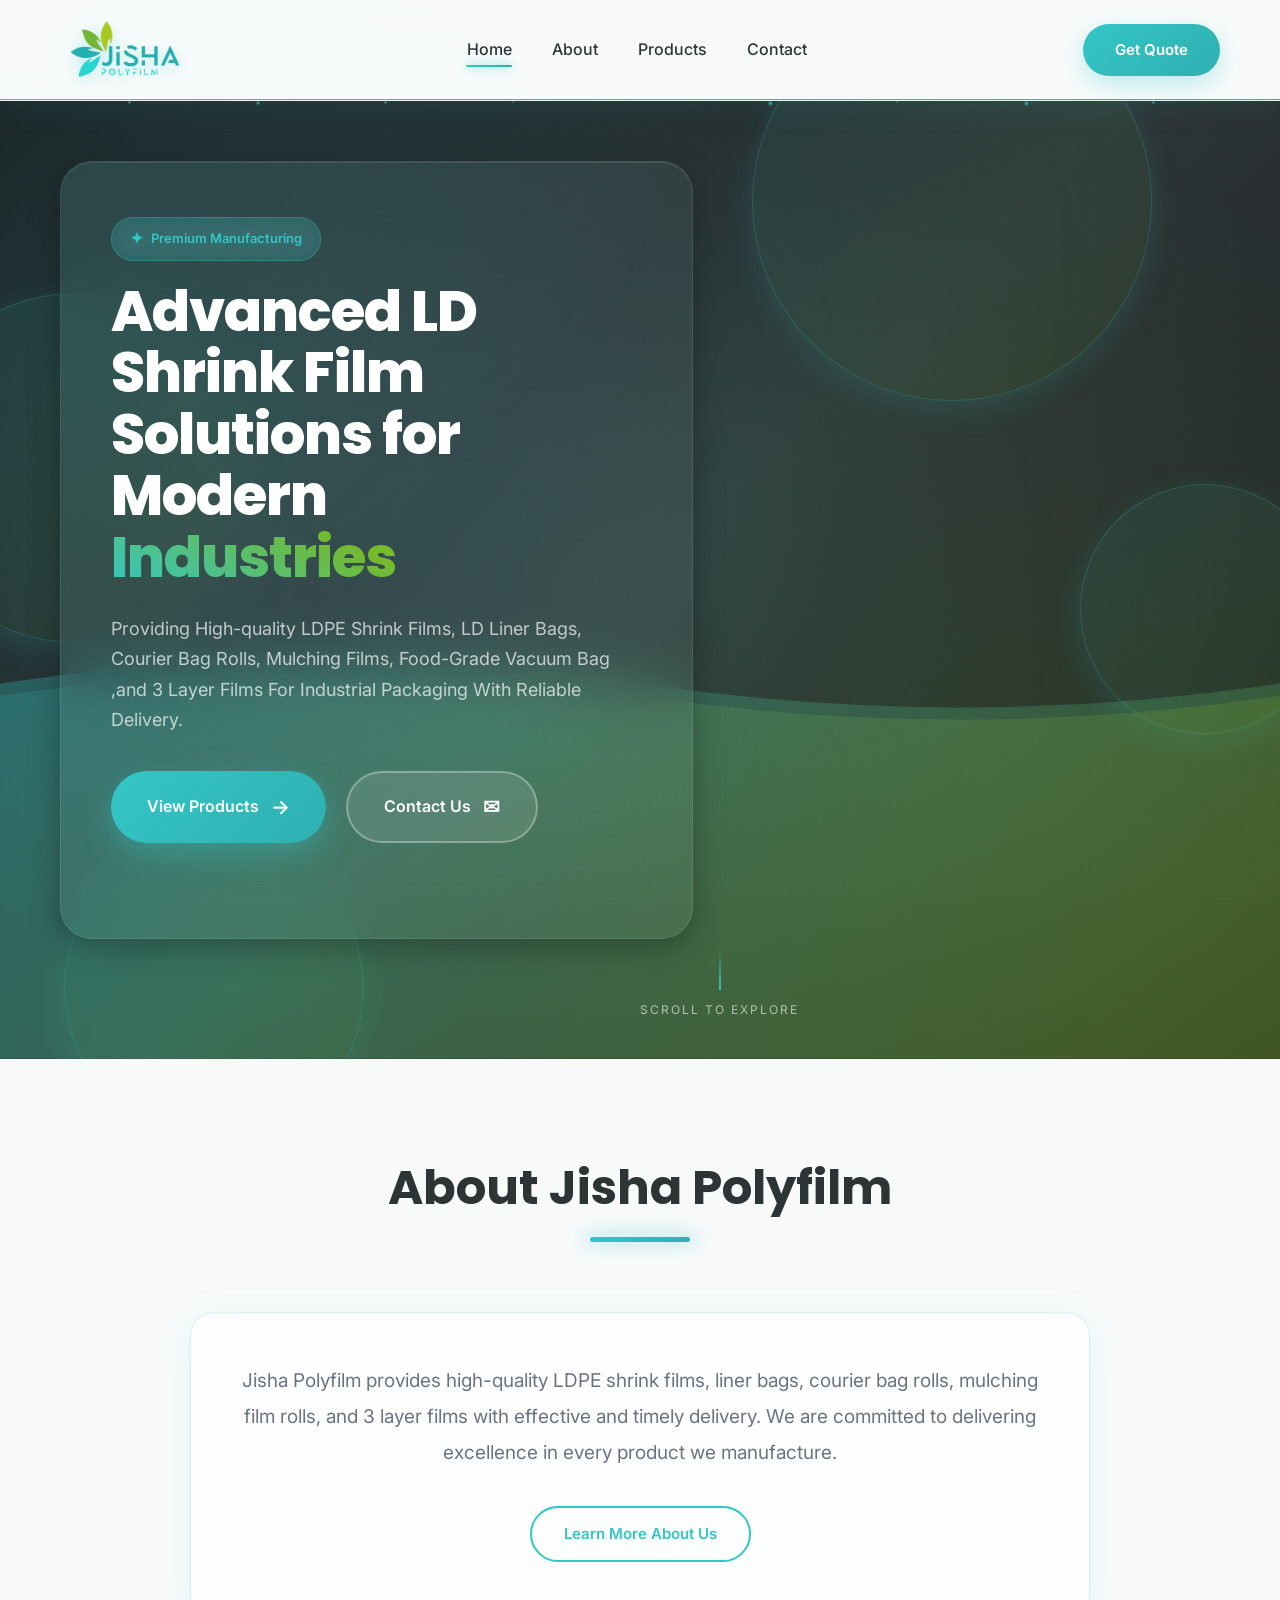
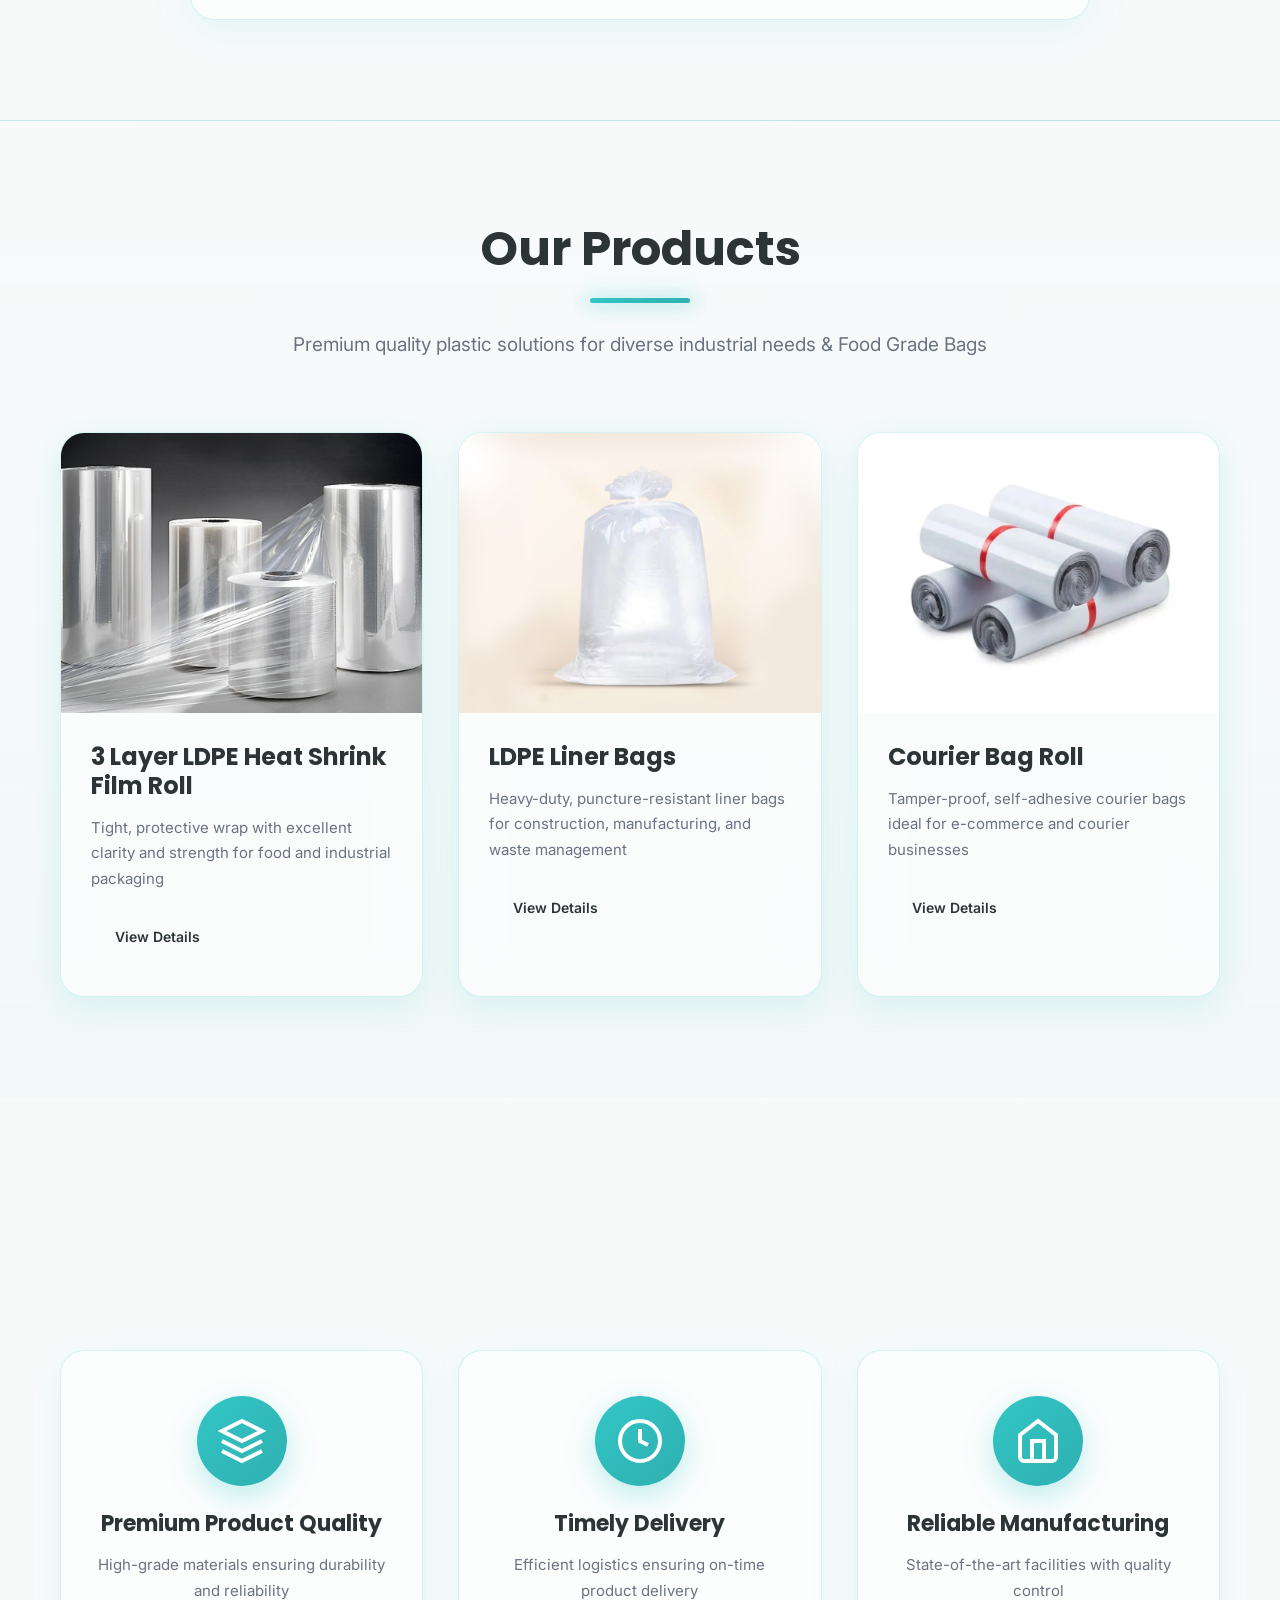
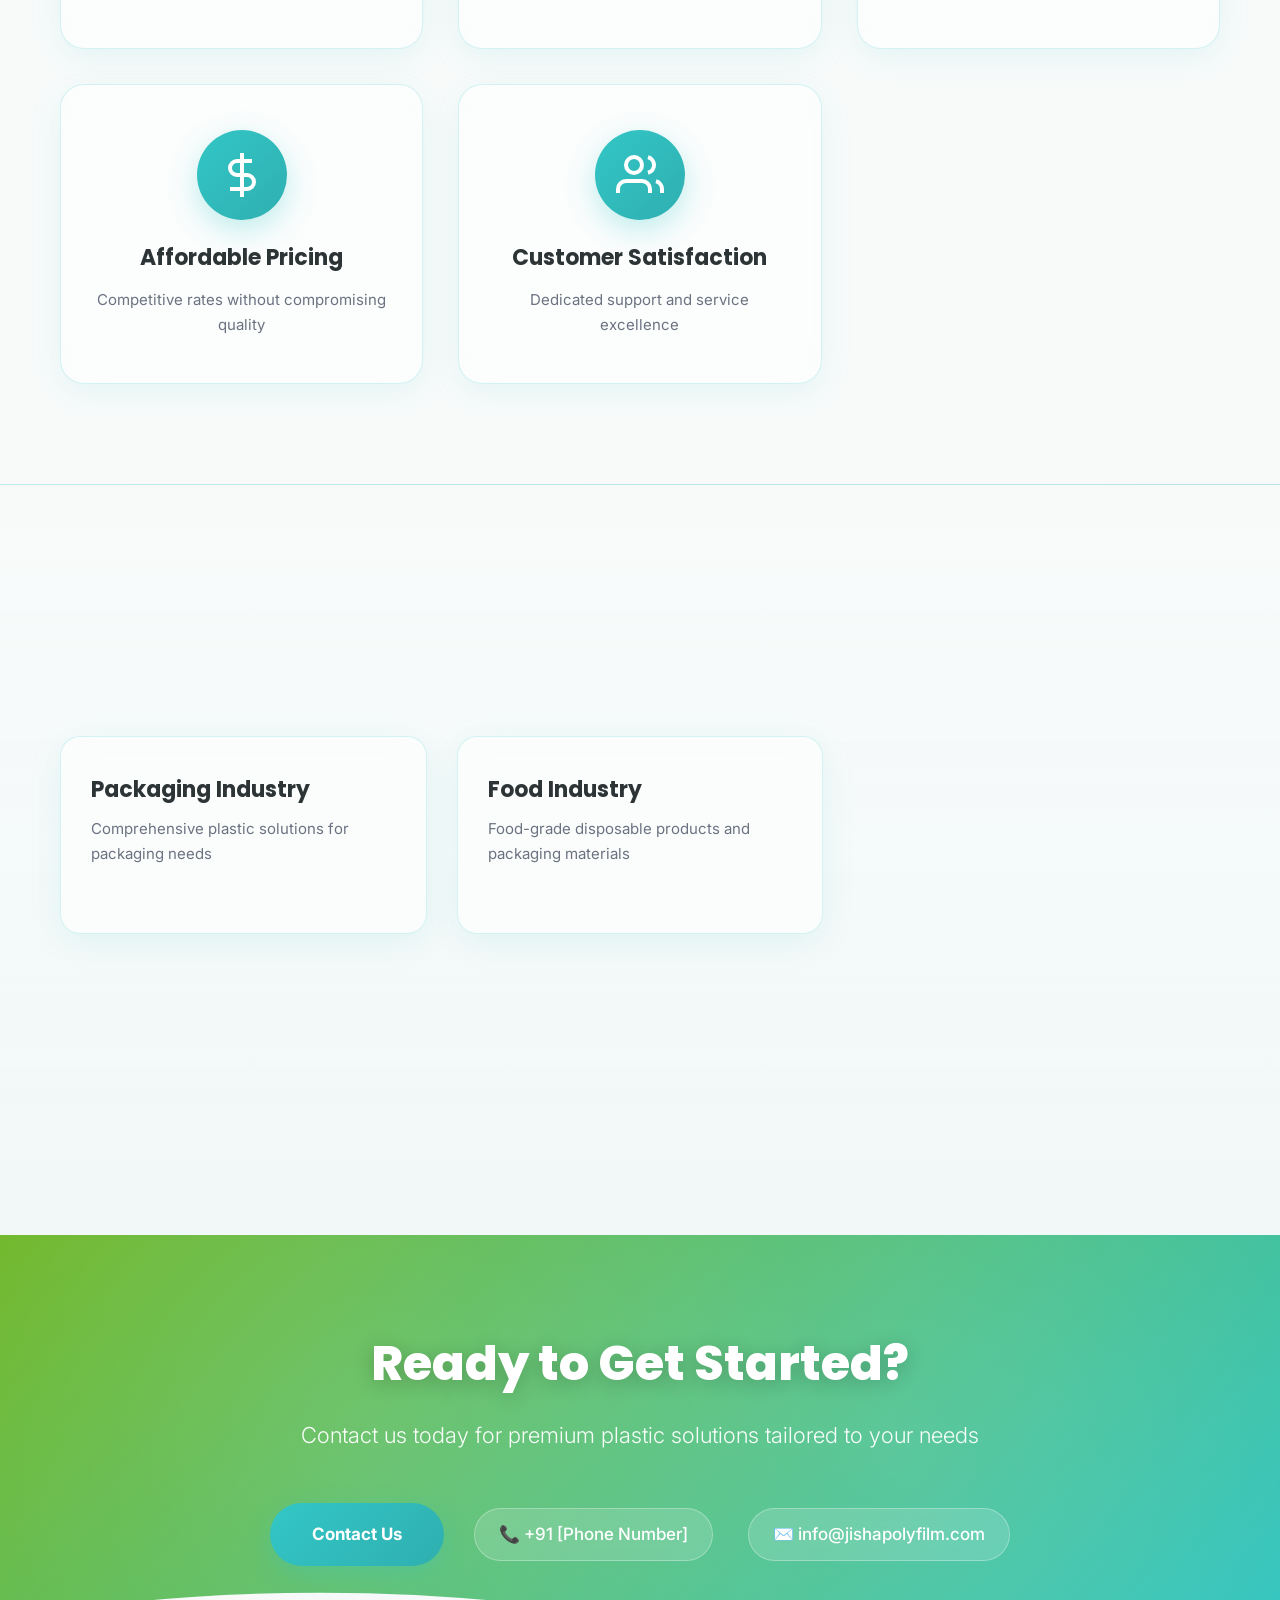
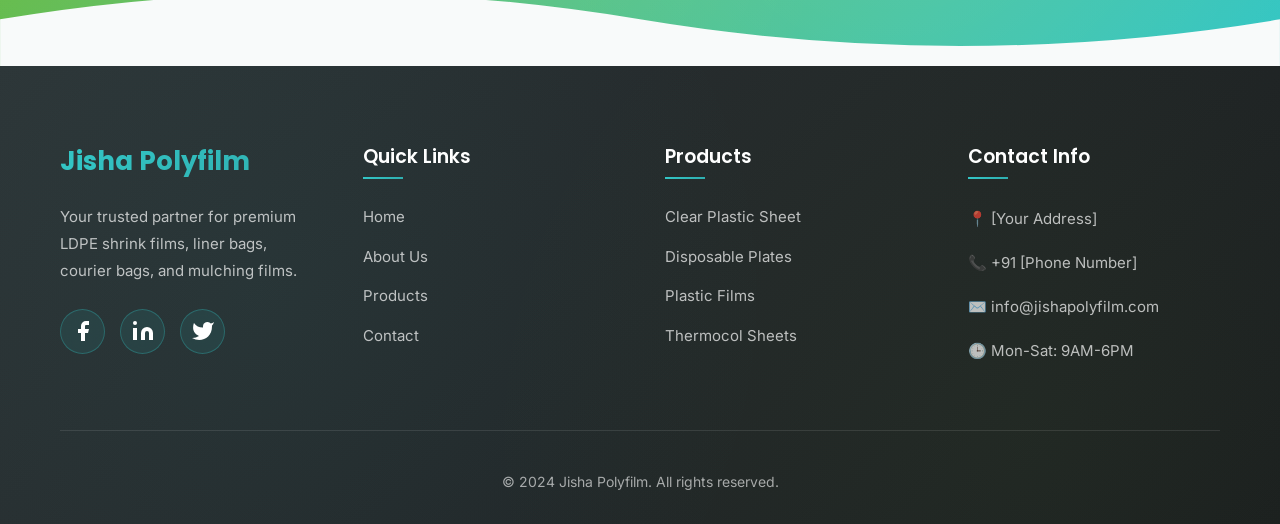
==== commit 3a9433ea: "Add 2 More Products and minor change in home page" ====
--- a/index.html
+++ b/index.html
@@ -6,6 +6,12 @@
     <meta name="description" content="Jisha Polyfilm - Quality LD Shrink Rolls, Liner Bags & Iner Liner Bags with Reliable Delivery">
     <title>Jisha Polyfilm - Premium Plastic Solutions</title>
     <link rel="stylesheet" href="css/style.css">
+    <link rel="icon" type="image/x-icon" href="images/favicon/favicon.ico">
+    <link rel="icon" type="image/png" sizes="16x16" href="images/favicon/favicon-16x16.png">
+    <link rel="icon" type="image/png" sizes="32x32" href="images/favicon/favicon-32x32.png">
+    <link rel="apple-touch-icon" sizes="180x180" href="images/favicon/apple-touch-icon.png">
+    <link rel="icon" type="image/png" sizes="192x192" href="images/favicon/android-chrome-192x192.png">
+    <link rel="manifest" href="images/favicon/site.webmanifest">
     <link rel="preconnect" href="https://fonts.googleapis.com">
     <link rel="preconnect" href="https://fonts.gstatic.com" crossorigin>
     <link href="https://fonts.googleapis.com/css2?family=Poppins:wght@300;400;500;600;700&family=Inter:wght@300;400;500;600&display=swap" rel="stylesheet">
@@ -102,7 +108,7 @@
                             <span class="title-line title-highlight">Industries</span>
                         </h1>
                         <p class="hero-premium-subtitle">
-                            Providing high-quality LDPE shrink films, liner bags, courier bag rolls, mulching films, and 3 layer films for industrial packaging with reliable delivery.
+                            Providing High-quality LDPE Shrink Films, LD Liner Bags, Courier Bag Rolls, Mulching Films, Food-Grade Vacuum Bag ,and 3 Layer Films For Industrial Packaging With Reliable Delivery.
                         </p>
                         <div class="hero-premium-buttons">
                             <a href="products.html" class="btn-premium btn-premium-primary">
@@ -172,7 +178,7 @@
             <div class="section-header">
                 <h2 class="section-title">Our Products</h2>
                 <div class="section-divider"></div>
-                <p class="section-description">Premium quality plastic solutions for diverse industrial needs</p>
+                <p class="section-description">Premium quality plastic solutions for diverse industrial needs & Food Grade Bags</p>
             </div>
             <div class="product-grid">
                 <div class="product-card">
@@ -205,7 +211,6 @@
                         <a href="products.html" class="btn btn-small">View Details</a>
                     </div>
                 </div>
-
             </div>
         </div>
     </section>
--- a/css/style.css
+++ b/css/style.css
@@ -356,7 +356,7 @@
 .mobile-toggle span {
     width: 25px;
     height: 3px;
-    background-color: var(--dark-gray);
+    background: var(--gradient-2);
     transition: var(--transition);
 }
 
@@ -2516,12 +2516,14 @@
 @media (min-height: 900px) {
     .hero-premium-visual {
         height: 580px;
+        display: none;
     }
 }
 
 @media (max-height: 700px) {
     .hero-premium-visual {
         height: 400px;
+
     }
 }
 
@@ -2720,6 +2722,7 @@
         height: 360px;
         margin: 0 auto;
         max-width: 480px;
+        display: none;
     }
     
     .circle-1 { width: 340px; height: 340px; }
@@ -2787,6 +2790,7 @@
     .hero-premium-visual {
         height: 300px;
         margin: 0 auto;
+        display: none;
     }
     
     .circle-1 { width: 280px; height: 280px; }
@@ -2869,6 +2873,7 @@
     .hero-premium-visual {
         height: 260px;
         margin: 0 auto;
+        display: none;
     }
     
     .circle-1 { width: 230px; height: 230px; }
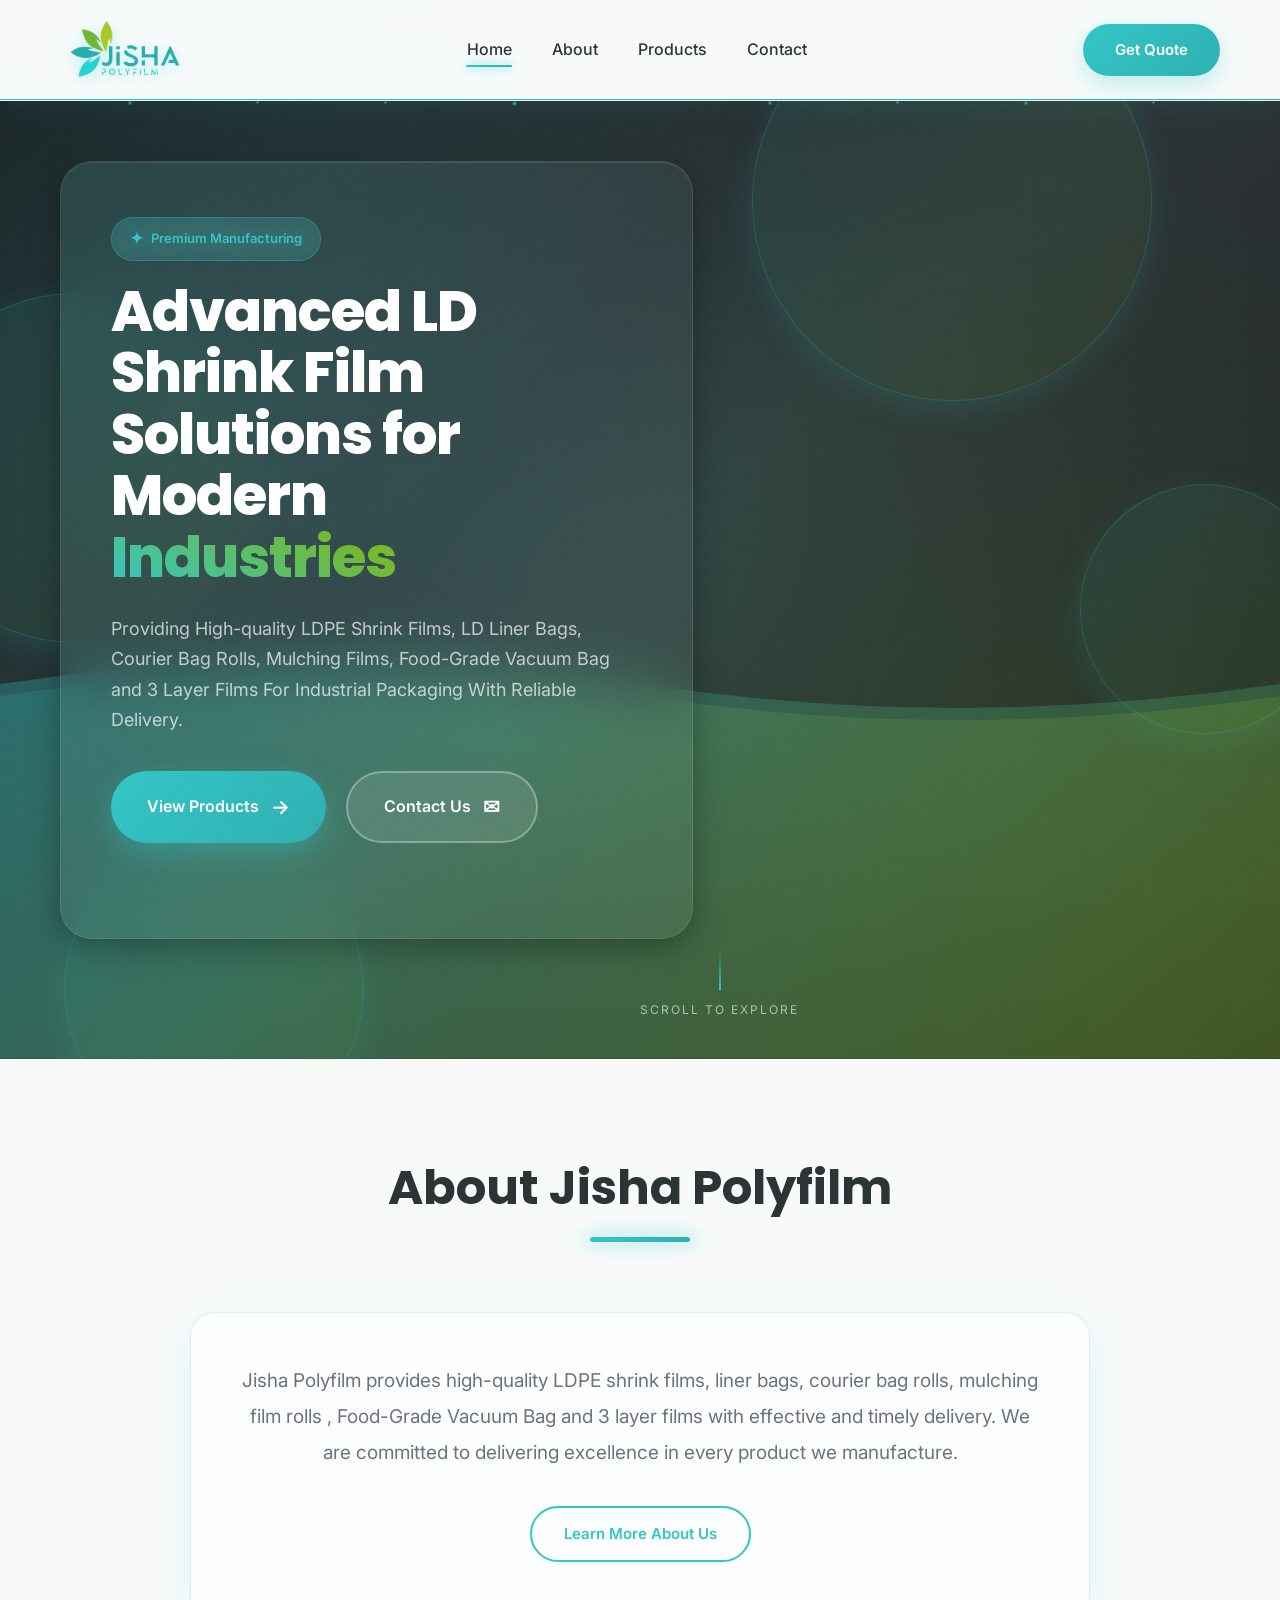
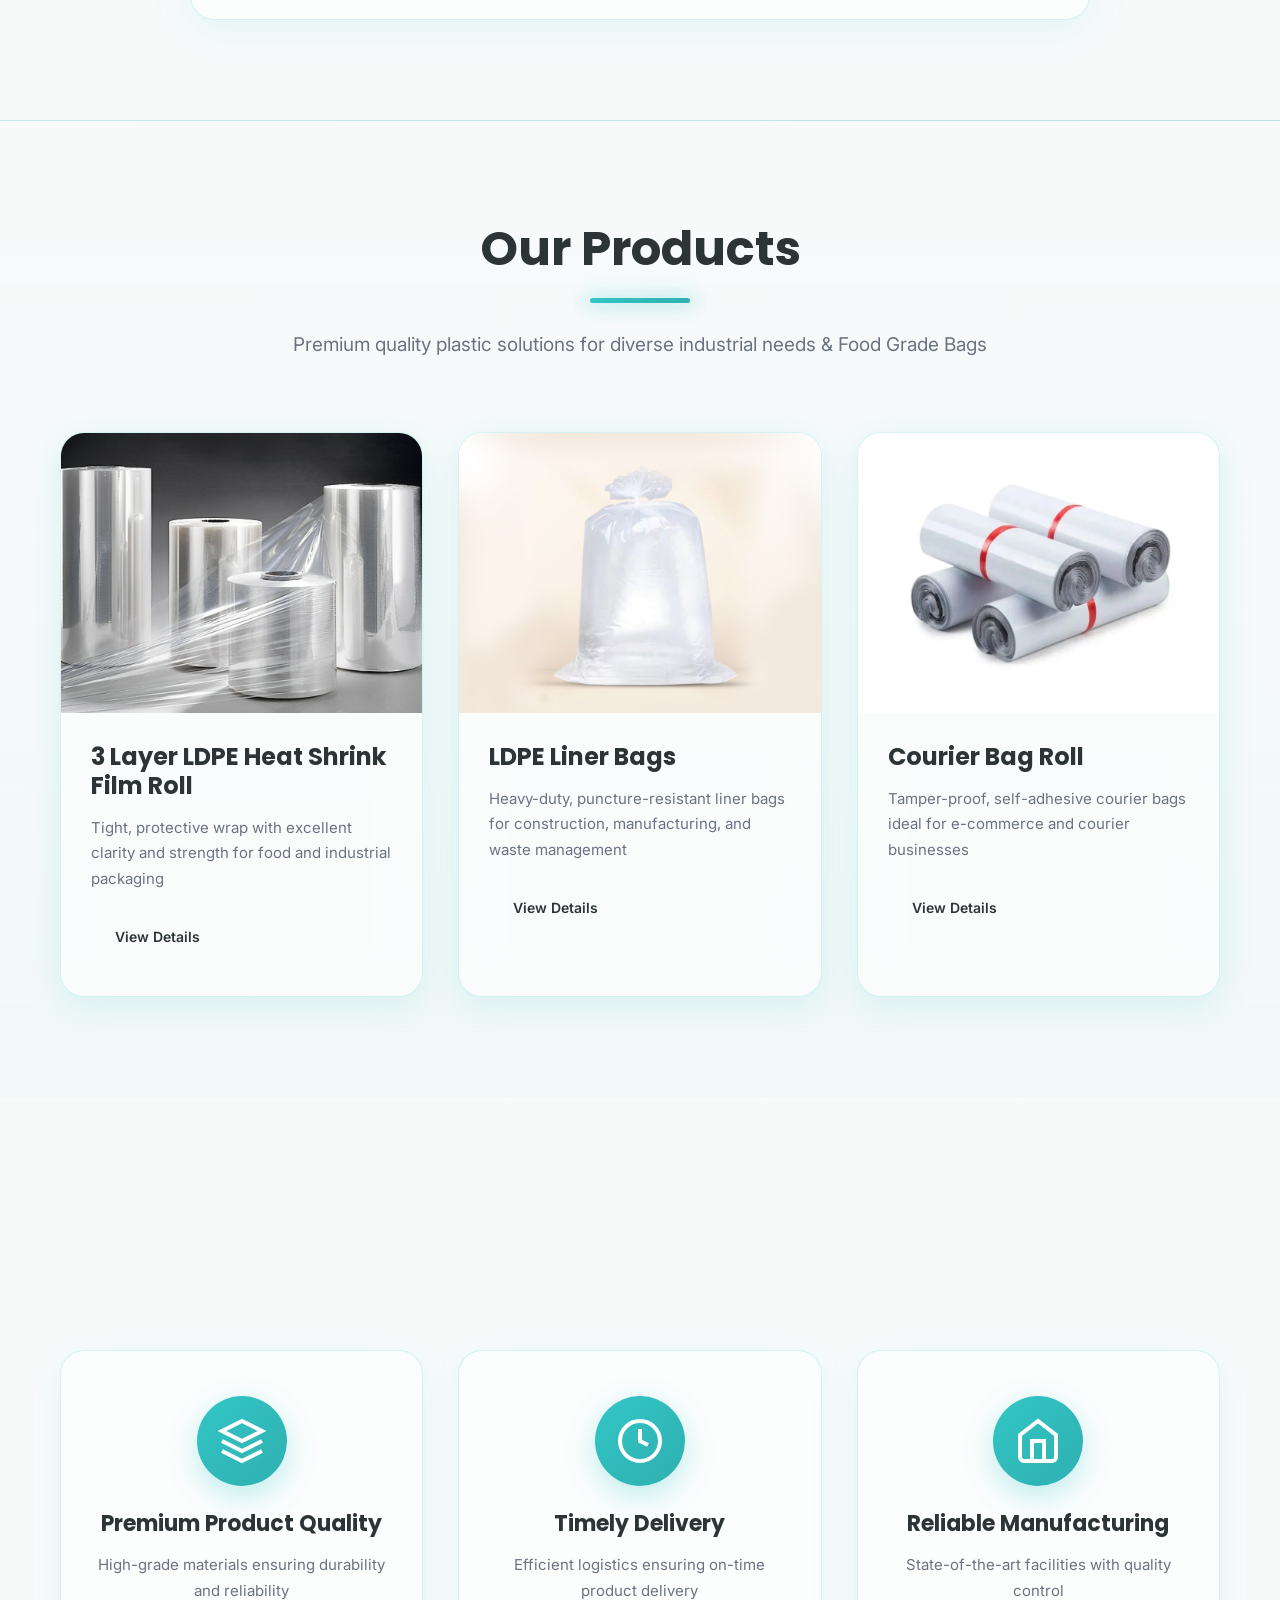
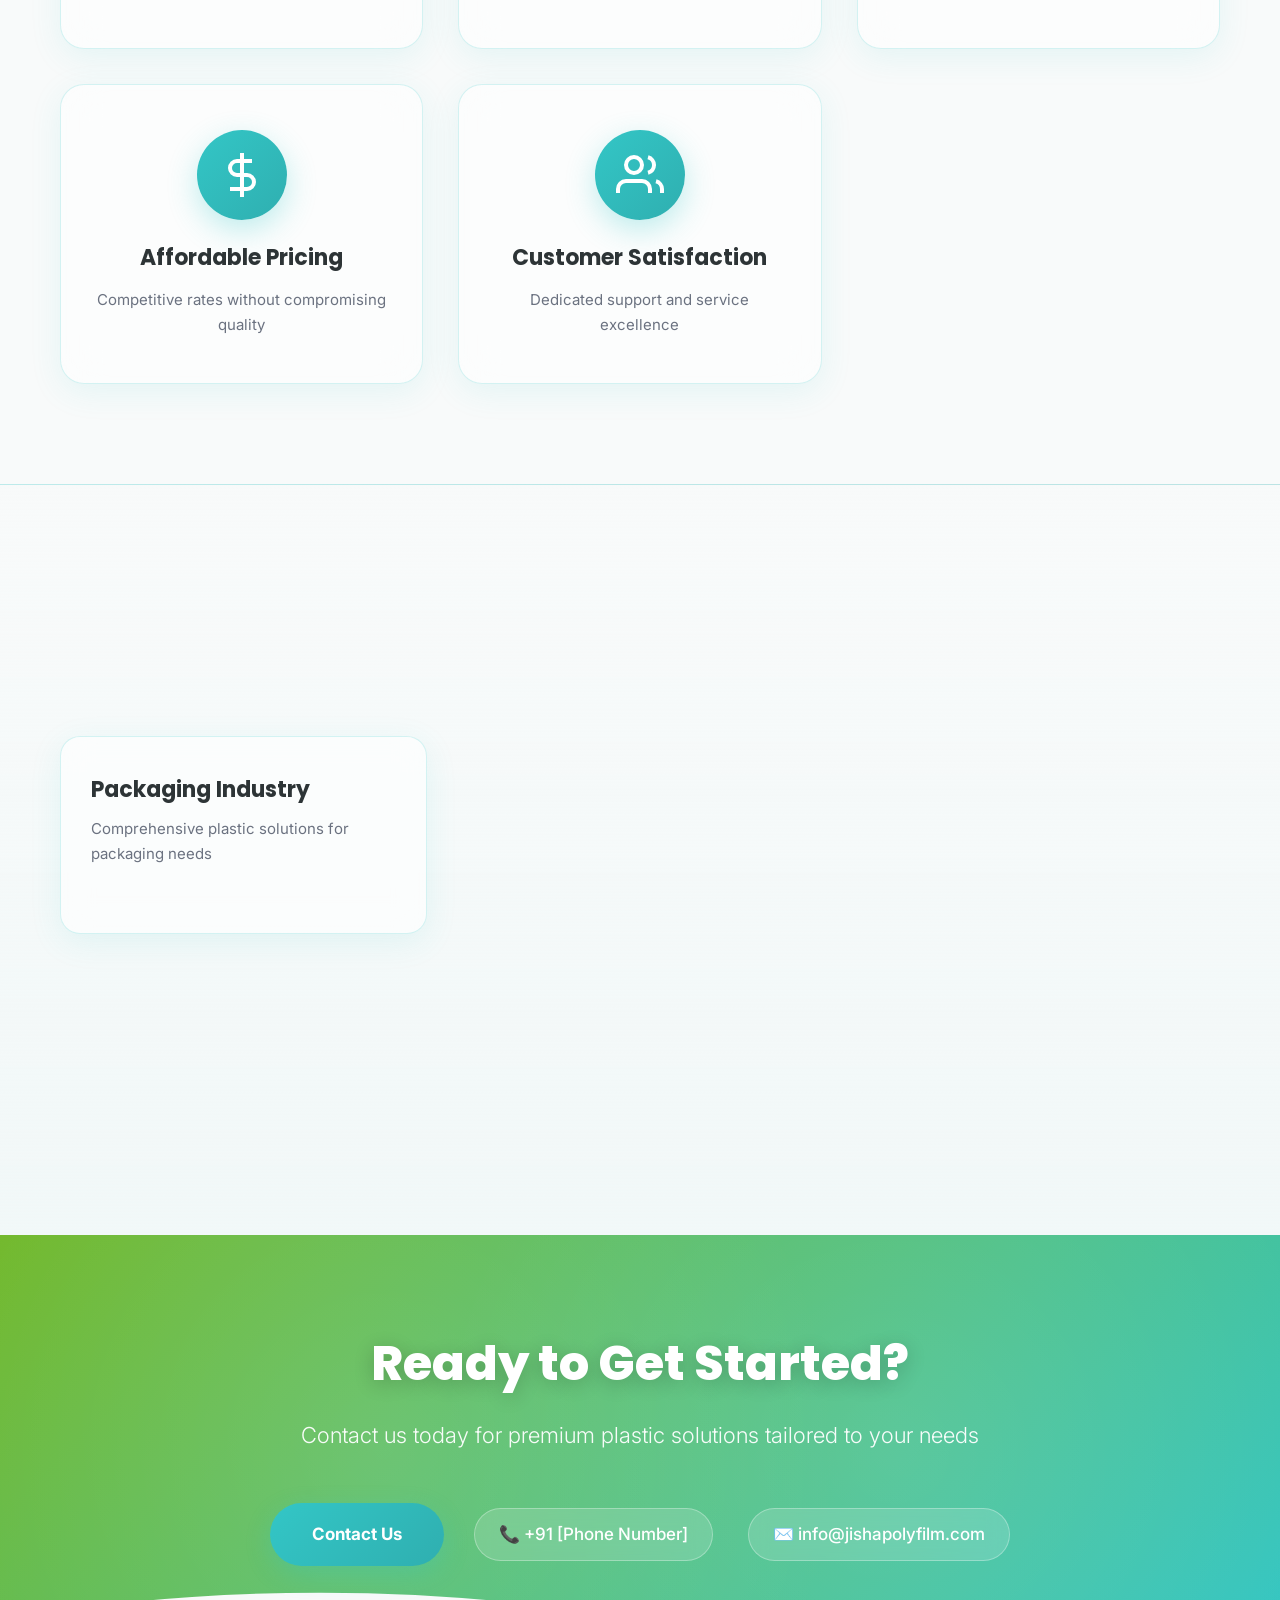
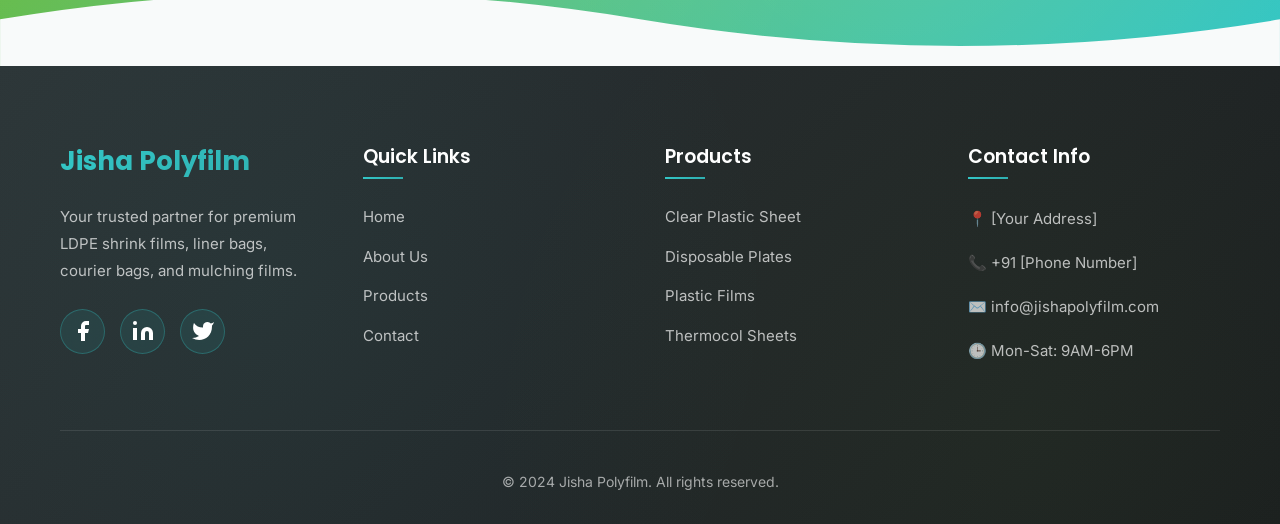
==== commit e621c487: "minor fix home page" ====
--- a/index.html
+++ b/index.html
@@ -108,7 +108,7 @@
                             <span class="title-line title-highlight">Industries</span>
                         </h1>
                         <p class="hero-premium-subtitle">
-                            Providing High-quality LDPE Shrink Films, LD Liner Bags, Courier Bag Rolls, Mulching Films, Food-Grade Vacuum Bag ,and 3 Layer Films For Industrial Packaging With Reliable Delivery.
+                            Providing High-quality LDPE Shrink Films, LD Liner Bags, Courier Bag Rolls, Mulching Films, Food-Grade Vacuum Bag and 3 Layer Films For Industrial Packaging With Reliable Delivery.
                         </p>
                         <div class="hero-premium-buttons">
                             <a href="products.html" class="btn-premium btn-premium-primary">
@@ -166,7 +166,7 @@
                 <div class="section-divider"></div>
             </div>
             <div class="about-content">
-                <p class="about-text">Jisha Polyfilm provides high-quality LDPE shrink films, liner bags, courier bag rolls, mulching film rolls, and 3 layer films with effective and timely delivery. We are committed to delivering excellence in every product we manufacture.</p>
+                <p class="about-text">Jisha Polyfilm provides high-quality LDPE shrink films, liner bags, courier bag rolls, mulching film rolls , Food-Grade Vacuum Bag and 3 layer films with effective and timely delivery. We are committed to delivering excellence in every product we manufacture.</p>
                 <a href="about.html" class="btn btn-outline">Learn More About Us</a>
             </div>
         </div>
